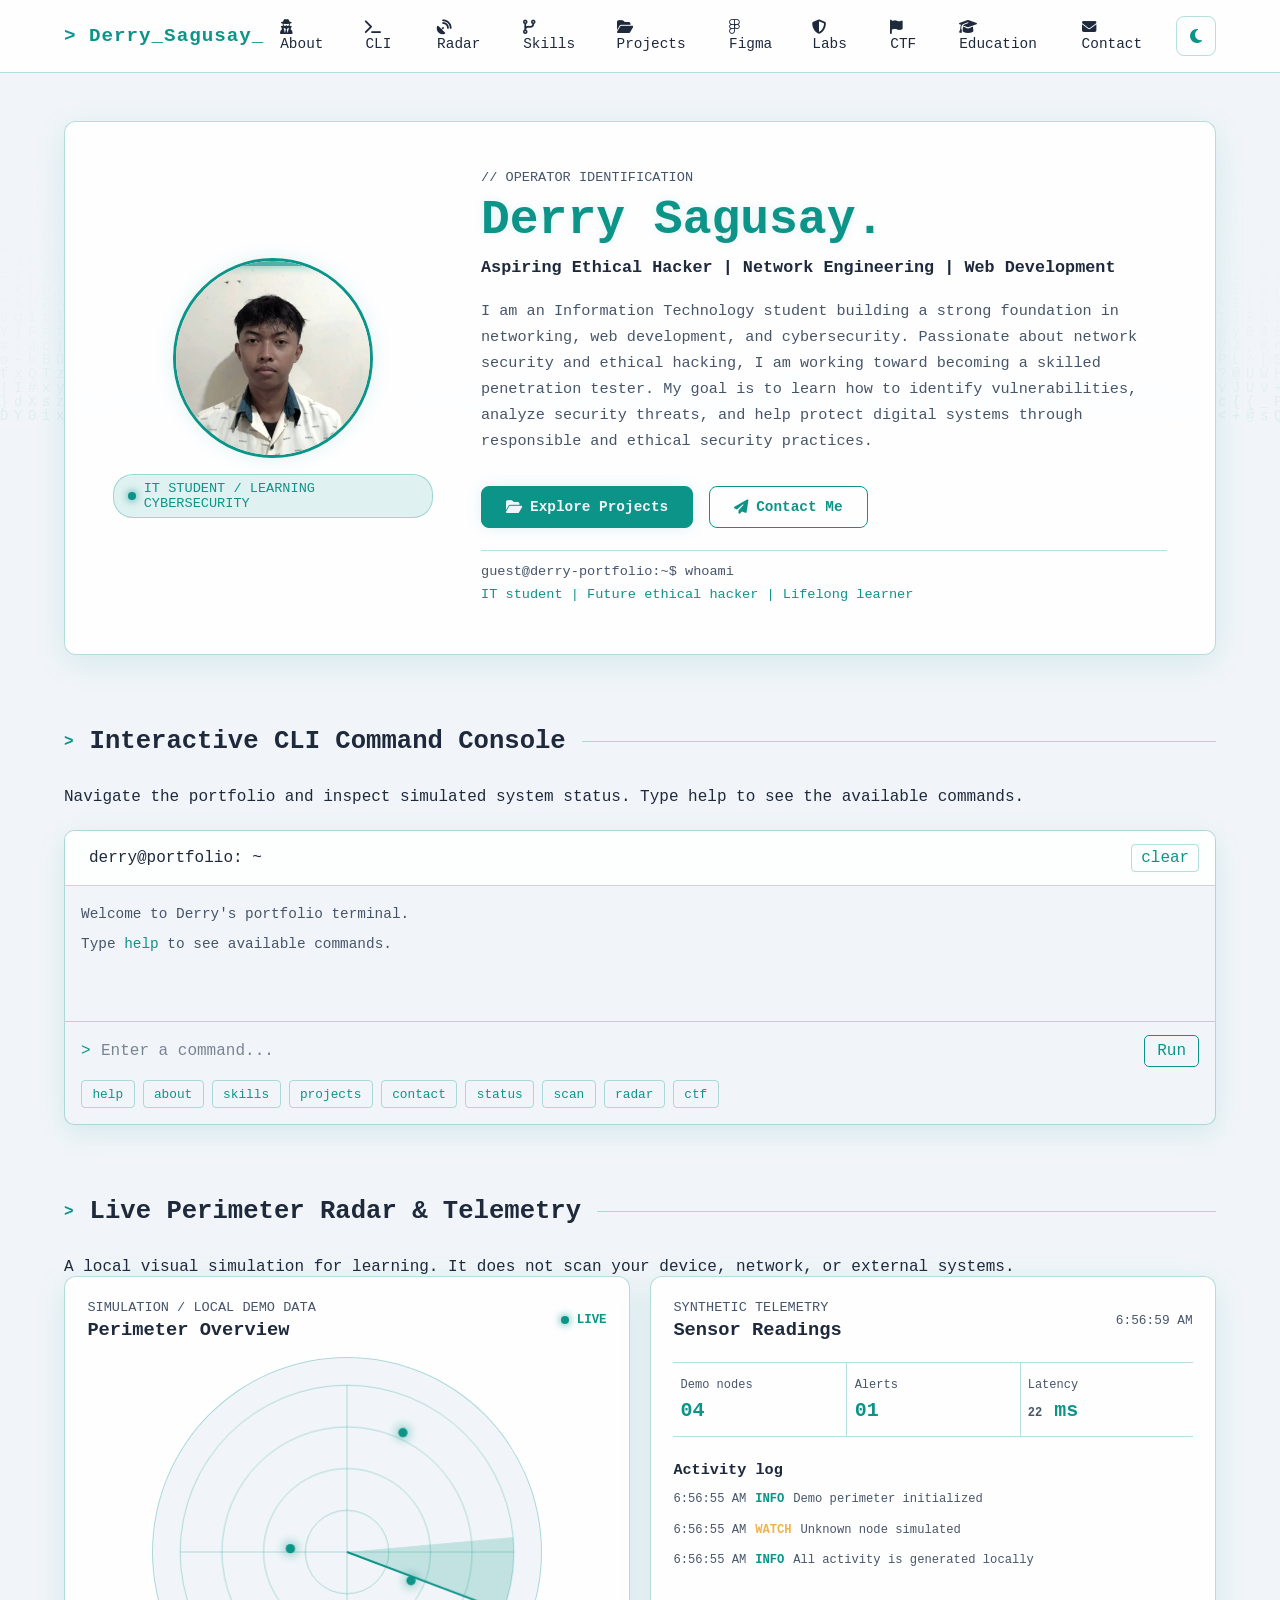
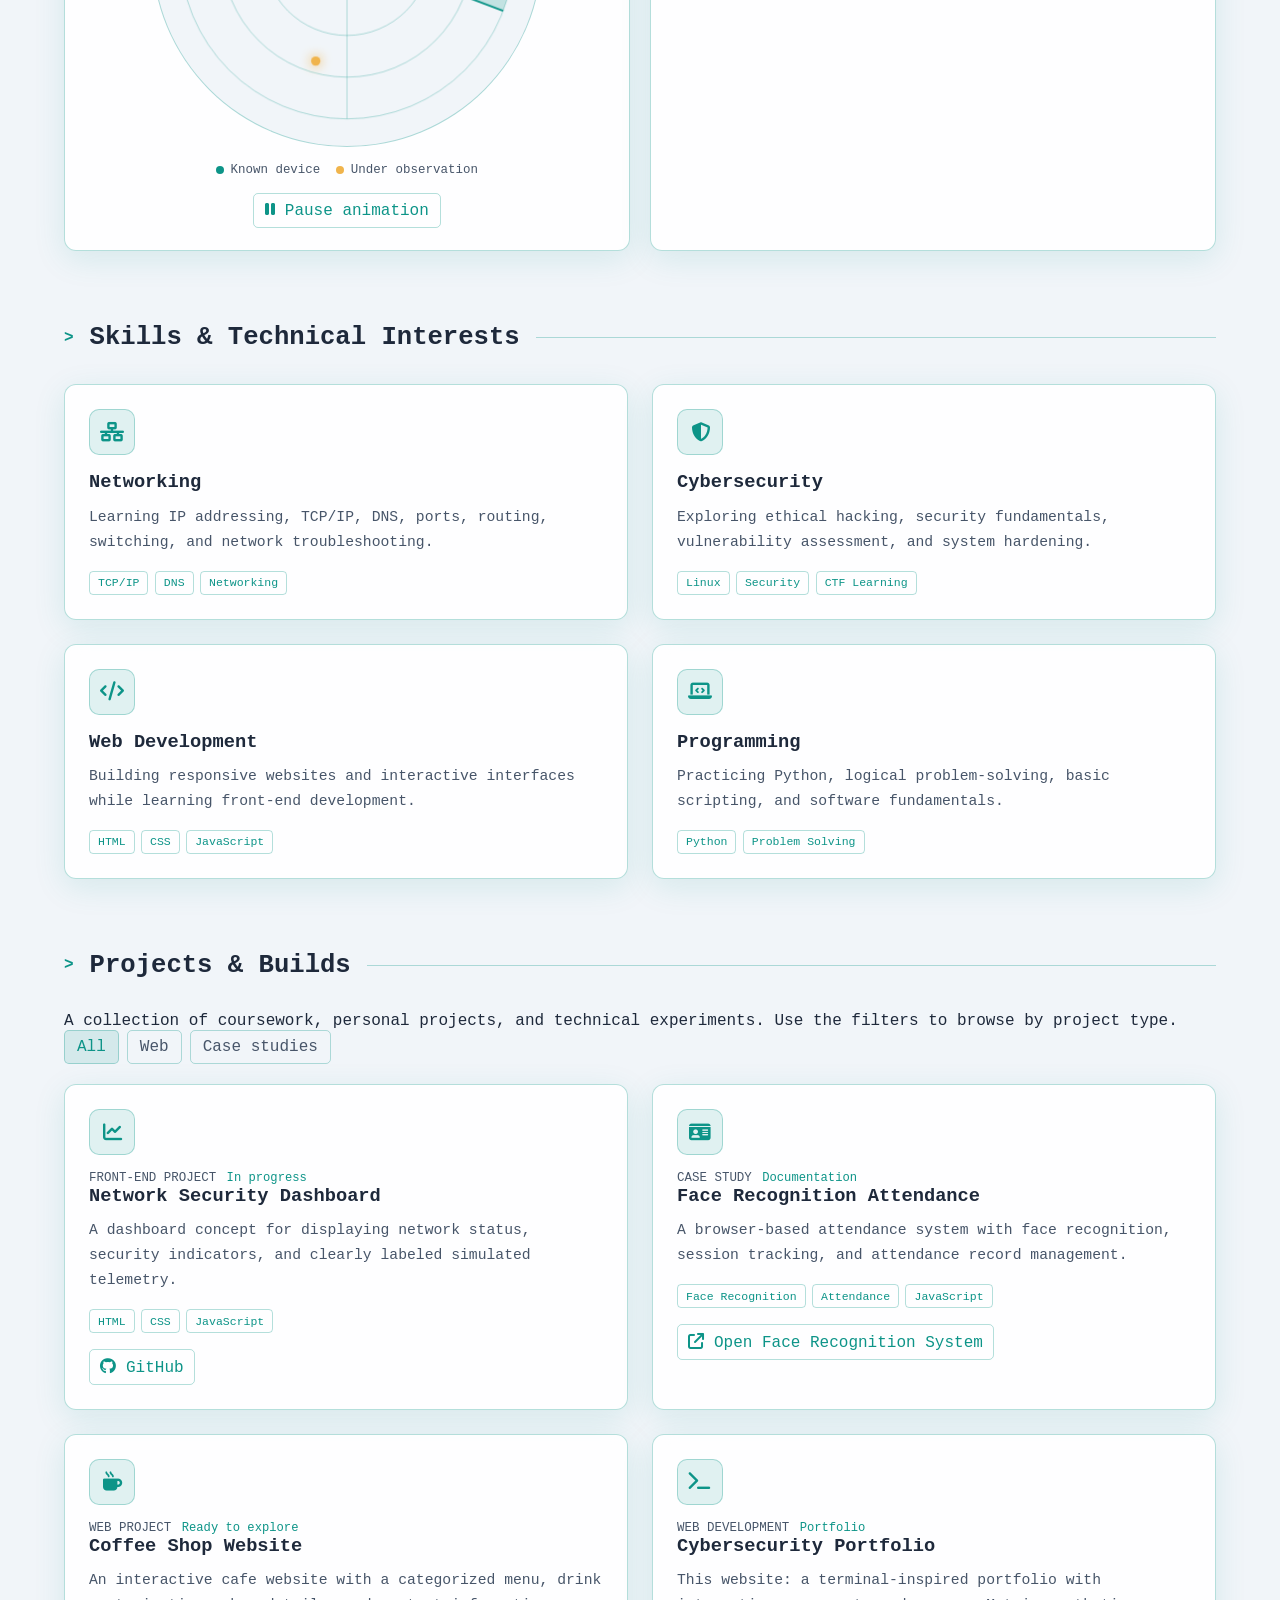
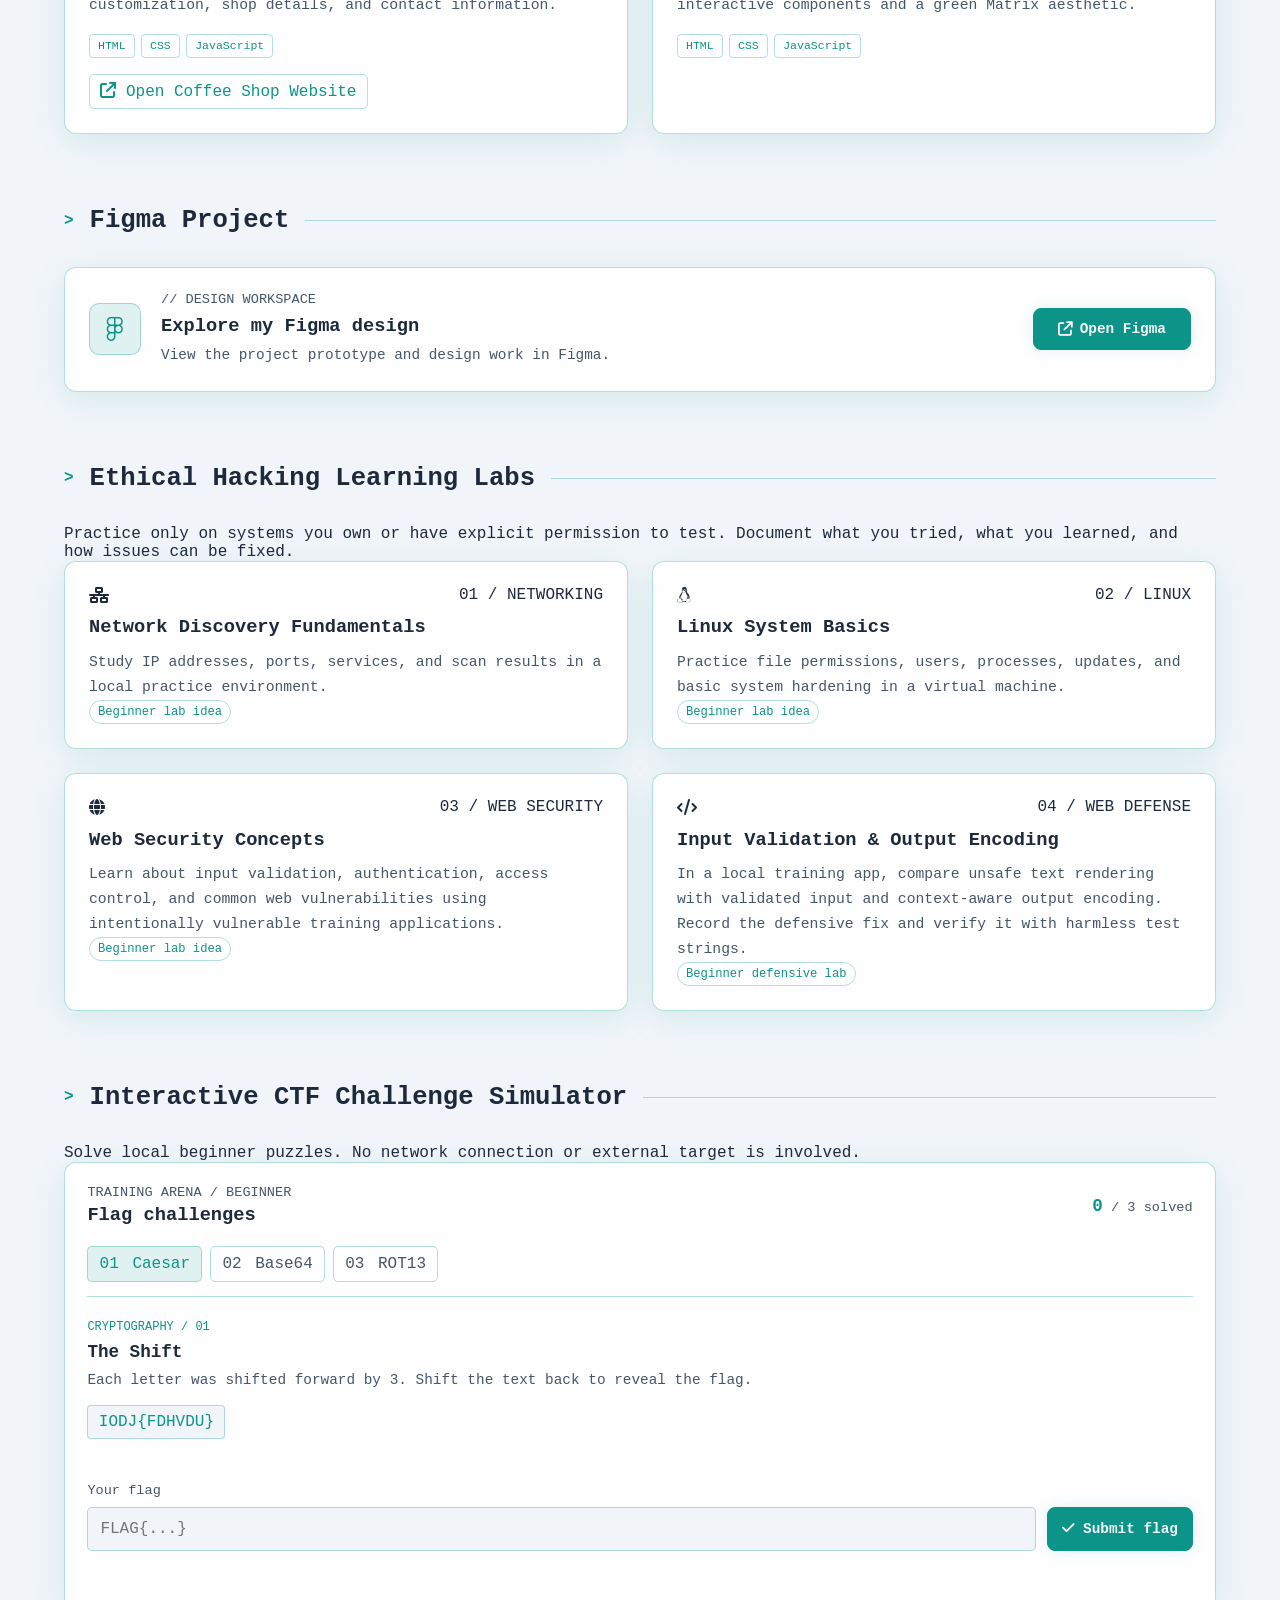
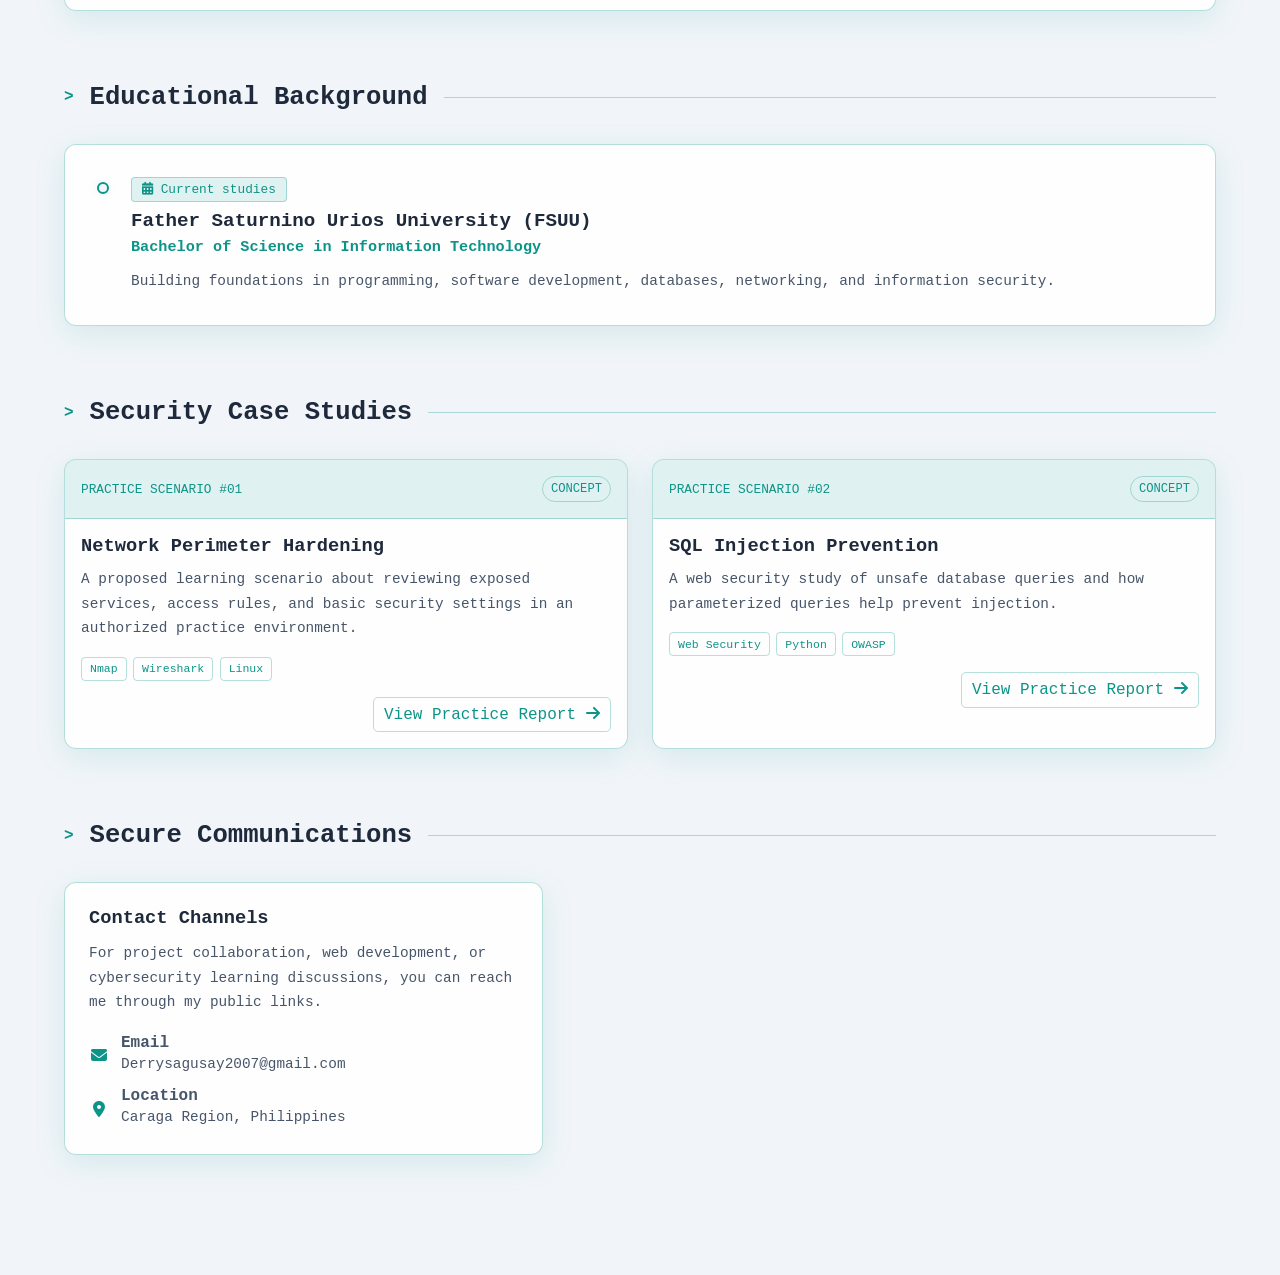
==== index.html @ 41d08d25 "Create index.html" ====
<!DOCTYPE html>
<html lang="en" data-theme="dark">
<head>
    <meta charset="UTF-8">
    <meta name="viewport" content="width=device-width, initial-scale=1.0">
    <meta name="description" content="Derry Sagusay — IT student learning ethical hacking, networking, cybersecurity, and web development.">
    <meta name="theme-color" content="#05050a">
    <meta property="og:type" content="website">
    <meta property="og:title" content="Derry Sagusay | Cybersecurity Portfolio">
    <meta property="og:description" content="Explore Derry's work and learning in cybersecurity, networking, and web development.">
    <meta name="twitter:card" content="summary">
    <title>Derry Sagusay | Cybersecurity Portfolio</title>

    <link rel="stylesheet" href="./main/style.css" />
    <link rel="stylesheet" href="https://cdnjs.cloudflare.com/ajax/libs/font-awesome/6.4.0/css/all.min.css">
</head>

<body>
    <canvas id="matrix-canvas" aria-hidden="true"></canvas>
    <div id="scroll-progress" class="scroll-progress" aria-hidden="true"></div>

    <!-- NAVIGATION -->
    <header class="navbar">
        <a class="nav-brand" href="#about">
            <span class="terminal-prompt">&gt;</span>
            Derry_Sagusay<span class="cursor-blink">_</span>
        </a>

        <nav class="nav-links" id="primary-navigation" aria-label="Main navigation">
            <a href="#about"><i class="fa-solid fa-user-secret"></i> About</a>
            <a href="#cli"><i class="fa-solid fa-terminal"></i> CLI</a>
            <a href="#radar"><i class="fa-solid fa-satellite-dish"></i> Radar</a>
            <a href="#skills"><i class="fa-solid fa-code-branch"></i> Skills</a>
            <a href="#projects"><i class="fa-solid fa-folder-open"></i> Projects</a>
            <a href="#figma"><i class="fa-brands fa-figma"></i> Figma</a>
            <a href="#labs"><i class="fa-solid fa-shield-halved"></i> Labs</a>
            <a href="#ctf"><i class="fa-solid fa-flag"></i> CTF</a>
            <a href="#education"><i class="fa-solid fa-graduation-cap"></i> Education</a>
            <a href="#contact"><i class="fa-solid fa-envelope"></i> Contact</a>
        </nav>

        <div class="nav-actions">
            <button id="mobile-menu-toggle" class="theme-btn mobile-menu-btn"
                    type="button" aria-label="Toggle navigation"
                    aria-expanded="false" aria-controls="primary-navigation">
                <i class="fa-solid fa-bars"></i>
            </button>

            <button id="theme-toggle" class="theme-btn" type="button"
                    aria-label="Toggle light and dark theme">
                <i class="fa-solid fa-sun light-icon"></i>
                <i class="fa-solid fa-moon dark-icon"></i>
            </button>
        </div>
    </header>

    <main class="main-content">

        <!-- HERO -->
        <section id="about" class="section-block">
            <div class="hero-container glass-panel">
                <div class="profile-box">
                    <div class="avatar-frame">
                        <img src="./images/oten.jpg" alt="Derry Sagusay's profile picture" id="profile-img">
                        <div class="scan-line"></div>
                    </div>

                    <div class="status-badge">
                        <span class="pulse-dot"></span>
                        IT STUDENT / LEARNING CYBERSECURITY
                    </div>
                </div>

                <div class="hero-intro">
                    <span class="sec-tag">// OPERATOR IDENTIFICATION</span>

                    <h1>Derry Sagusay<span class="hero-period">.</span></h1>

                    <p class="hero-subtitle">
                        Aspiring Ethical Hacker
                        <span>|</span> Network Engineering
                        <span>|</span> Web Development
                    </p>

                    <p class="hero-desc">
                       I am an Information Technology student building a strong foundation in networking,
                       web development, and cybersecurity. Passionate about network security and ethical hacking,
                       I am working toward becoming a skilled penetration tester. My goal is to learn how to identify vulnerabilities,
                       analyze security threats, and help protect digital systems through responsible and ethical security practices.
                    </p>

                    <div class="hero-buttons">
                        <a href="#projects" class="cyber-btn primary">
                            <i class="fa-solid fa-folder-open"></i>
                            Explore Projects
                        </a>

                        <a href="#contact" class="cyber-btn secondary">
                            <i class="fa-solid fa-paper-plane"></i>
                            Contact Me
                        </a>
                    </div>

                    <div class="hero-terminal-line">
                        <span>guest@derry-portfolio</span>:<span>~</span>$ whoami
                        <p>IT student | Future ethical hacker | Lifelong learner</p>
                    </div>
                </div>
            </div>
        </section>

        <!-- INTERACTIVE CLI -->
        <section id="cli" class="section-block">
            <div class="section-header">
                <span class="terminal-prompt">&gt;</span>
                <h2>Interactive CLI Command Console</h2>
                <div class="header-line"></div>
            </div>

            <p class="section-intro">
                Navigate the portfolio and inspect simulated system status.
                Type <code>help</code> to see the available commands.
            </p>

            <div class="terminal-window glass-panel">
                <div class="terminal-titlebar">
                    <span class="terminal-lights">
                        <i></i><i></i><i></i>
                    </span>
                    <span>derry@portfolio: ~</span>
                    <button id="terminal-clear" class="terminal-clear" type="button">
                        clear
                    </button>
                </div>

                <div id="terminal-output" class="terminal-output"
                     role="log" aria-live="polite">
                    <p>Welcome to Derry's portfolio terminal.</p>
                    <p>Type <code>help</code> to see available commands.</p>
                </div>

                <form id="terminal-form-cli" class="terminal-input-row"
                      autocomplete="off">
                    <label for="terminal-command">&gt;</label>
                    <input id="terminal-command" name="command"
                           placeholder="Enter a command..."
                           aria-label="Terminal command"
                           spellcheck="false">
                    <button type="submit" class="terminal-run">Run</button>
                </form>

                <div class="command-chips">
                    <button type="button" data-command="help">help</button>
                    <button type="button" data-command="about">about</button>
                    <button type="button" data-command="skills">skills</button>
                    <button type="button" data-command="projects">projects</button>
                    <button type="button" data-command="contact">contact</button>
                    <button type="button" data-command="status">status</button>
                    <button type="button" data-command="scan">scan</button>
                    <button type="button" data-command="radar">radar</button>
                    <button type="button" data-command="ctf">ctf</button>
                </div>
            </div>
        </section>

        <!-- SIMULATED PERIMETER RADAR -->
        <section id="radar" class="section-block">
            <div class="section-header">
                <span class="terminal-prompt">&gt;</span>
                <h2>Live Perimeter Radar & Telemetry</h2>
                <div class="header-line"></div>
            </div>

            <p class="section-intro">
                A local visual simulation for learning. It does not scan your device,
                network, or external systems.
            </p>

            <div class="radar-layout">
                <div class="radar-panel glass-panel">
                    <div class="radar-heading">
                        <div>
                            <span class="sec-tag">SIMULATION / LOCAL DEMO DATA</span>
                            <h3>Perimeter Overview</h3>
                        </div>
                        <span class="radar-live"><span class="pulse-dot"></span> LIVE</span>
                    </div>
                    <canvas id="radar-canvas" class="radar-canvas"
                            role="img" aria-label="Animated simulated perimeter radar with demo targets"></canvas>
                    <div class="radar-legend">
                        <span><i class="legend-dot stable"></i>Known device</span>
                        <span><i class="legend-dot watch"></i>Under observation</span>
                    </div>
                    <button id="radar-toggle" class="radar-toggle" type="button" aria-pressed="false">
                        <i class="fa-solid fa-pause"></i> Pause animation
                    </button>
                </div>

                <div class="telemetry-panel glass-panel">
                    <div class="telemetry-heading">
                        <div>
                            <span class="sec-tag">SYNTHETIC TELEMETRY</span>
                            <h3>Sensor Readings</h3>
                        </div>
                        <span id="telemetry-time" class="telemetry-time">--:--:--</span>
                    </div>
                    <div class="telemetry-stats">
                        <div class="telemetry-stat">
                            <span>Demo nodes</span>
                            <strong id="telemetry-nodes">04</strong>
                        </div>
                        <div class="telemetry-stat">
                            <span>Alerts</span>
                            <strong id="telemetry-alerts">01</strong>
                        </div>
                        <div class="telemetry-stat">
                            <span>Latency</span>
                            <strong><span id="telemetry-latency">18</span> ms</strong>
                        </div>
                    </div>
                    <h4 class="activity-title">Activity log</h4>
                    <ul id="telemetry-log" class="telemetry-log" aria-live="polite">
                        <li><time>--:--:--</time><span class="log-ok">INFO</span><span>Demo perimeter initialized</span></li>
                        <li><time>--:--:--</time><span class="log-watch">WATCH</span><span>Unknown node simulated</span></li>
                        <li><time>--:--:--</time><span class="log-ok">INFO</span><span>All activity is generated locally</span></li>
                    </ul>
                </div>
            </div>
        </section>

        <!-- SKILLS -->
        <section id="skills" class="section-block">
            <div class="section-header">
                <span class="terminal-prompt">&gt;</span>
                <h2>Skills & Technical Interests</h2>
                <div class="header-line"></div>
            </div>

            <div class="skills-grid">
                <article class="skill-card glass-panel">
                    <div class="skill-icon">
                        <i class="fa-solid fa-network-wired"></i>
                    </div>
                    <h3>Networking</h3>
                    <p>
                        Learning IP addressing, TCP/IP, DNS, ports, routing,
                        switching, and network troubleshooting.
                    </p>
                    <div class="tech-tags">
                        <span>TCP/IP</span>
                        <span>DNS</span>
                        <span>Networking</span>
                    </div>
                </article>

                <article class="skill-card glass-panel">
                    <div class="skill-icon">
                        <i class="fa-solid fa-shield-halved"></i>
                    </div>
                    <h3>Cybersecurity</h3>
                    <p>
                        Exploring ethical hacking, security fundamentals,
                        vulnerability assessment, and system hardening.
                    </p>
                    <div class="tech-tags">
                        <span>Linux</span>
                        <span>Security</span>
                        <span>CTF Learning</span>
                    </div>
                </article>

                <article class="skill-card glass-panel">
                    <div class="skill-icon">
                        <i class="fa-solid fa-code"></i>
                    </div>
                    <h3>Web Development</h3>
                    <p>
                        Building responsive websites and interactive
                        interfaces while learning front-end development.
                    </p>
                    <div class="tech-tags">
                        <span>HTML</span>
                        <span>CSS</span>
                        <span>JavaScript</span>
                    </div>
                </article>

                <article class="skill-card glass-panel">
                    <div class="skill-icon">
                        <i class="fa-solid fa-laptop-code"></i>
                    </div>
                    <h3>Programming</h3>
                    <p>
                        Practicing Python, logical problem-solving,
                        basic scripting, and software fundamentals.
                    </p>
                    <div class="tech-tags">
                        <span>Python</span>
                        <span>Problem Solving</span>
                    </div>
                </article>
            </div>
        </section>

        <!-- PROJECTS -->
        <section id="projects" class="section-block">
            <div class="section-header">
                <span class="terminal-prompt">&gt;</span>
                <h2>Projects & Builds</h2>
                <div class="header-line"></div>
            </div>

            <p class="section-intro">
                A collection of coursework, personal projects, and technical
                experiments. Use the filters to browse by project type.
            </p>

            <div class="project-filters" role="group" aria-label="Filter projects">
                <button type="button" class="project-filter active" data-filter="all" aria-pressed="true">All</button>
                <button type="button" class="project-filter" data-filter="web" aria-pressed="false">Web</button>
                <button type="button" class="project-filter" data-filter="study" aria-pressed="false">Case studies</button>
            </div>

            <div class="project-grid">
                <article class="project-card glass-panel" data-project-type="web">
                    <div class="project-icon">
                        <i class="fa-solid fa-chart-line"></i>
                    </div>
                    <div class="project-meta">
                        <span>FRONT-END PROJECT</span>
                        <span class="project-state">In progress</span>
                    </div>
                    <h3>Network Security Dashboard</h3>
                    <p>
                        A dashboard concept for displaying network status,
                        security indicators, and clearly labeled simulated telemetry.
                    </p>
                    <div class="tech-tags">
                        <span>HTML</span><span>CSS</span><span>JavaScript</span>
                    </div>
                    <div class="project-links">
                        <a href="https://github.com/derrysagusay2007-hub"
                           target="_blank" rel="noopener noreferrer">
                            <i class="fa-brands fa-github"></i> GitHub
                        </a>
                    </div>
                </article>

                <article class="project-card glass-panel" data-project-type="study">
                    <div class="project-icon">
                        <i class="fa-solid fa-id-card"></i>
                    </div>
                    <div class="project-meta">
                        <span>CASE STUDY</span>
                        <span class="project-state">Documentation</span>
                    </div>
                    <h3>Face Recognition Attendance</h3>
                    <p>
                        A browser-based attendance system with face recognition,
                        session tracking, and attendance record management.
                    </p>
                    <div class="tech-tags">
                        <span>Face Recognition</span>
                        <span>Attendance</span>
                        <span>JavaScript</span>
                    </div>
                    <div class="project-links">
                        <a href="./project/1index.html">
                            <i class="fa-solid fa-arrow-up-right-from-square"></i>
                            Open Face Recognition System
                        </a>
                    </div>
                </article>

                <article class="project-card glass-panel" data-project-type="web">
                    <div class="project-icon">
                        <i class="fa-solid fa-mug-hot"></i>
                    </div>
                    <div class="project-meta">
                        <span>WEB PROJECT</span>
                        <span class="project-state">Ready to explore</span>
                    </div>
                    <h3>Coffee Shop Website</h3>
                    <p>
                        An interactive cafe website with a categorized menu,
                        drink customization, shop details, and contact information.
                    </p>
                    <div class="tech-tags">
                        <span>HTML</span><span>CSS</span><span>JavaScript</span>
                    </div>
                    <div class="project-links">
                        <a href="./projects/bean-brew/2index.html">
                            <i class="fa-solid fa-arrow-up-right-from-square"></i>
                            Open Coffee Shop Website
                        </a>
                    </div>
                </article>

                <article class="project-card glass-panel" data-project-type="web">
                    <div class="project-icon">
                        <i class="fa-solid fa-terminal"></i>
                    </div>
                    <div class="project-meta">
                        <span>WEB DEVELOPMENT</span>
                        <span class="project-state">Portfolio</span>
                    </div>
                    <h3>Cybersecurity Portfolio</h3>
                    <p>
                        This website: a terminal-inspired portfolio with
                        interactive components and a green Matrix aesthetic.
                    </p>
                    <div class="tech-tags">
                        <span>HTML</span><span>CSS</span><span>JavaScript</span>
                    </div>
                </article>
            </div>
        </section>

        <!-- FIGMA PROJECT -->
        <section id="figma" class="section-block">
            <div class="section-header">
                <span class="terminal-prompt">&gt;</span>
                <h2>Figma Project</h2>
                <div class="header-line"></div>
            </div>

            <div class="figma-panel glass-panel">
                <div class="figma-mark" aria-hidden="true">
                    <i class="fa-brands fa-figma"></i>
                </div>
                <div>
                    <span class="sec-tag">// DESIGN WORKSPACE</span>
                    <h3>Explore my Figma design</h3>
                    <p>View the project prototype and design work in Figma.</p>
                </div>
                <a class="cyber-btn primary" href="https://www.figma.com/" target="_blank" rel="noopener noreferrer">
                    <i class="fa-solid fa-arrow-up-right-from-square"></i>
                    Open Figma
                </a>
            </div>
        </section>

        <!-- ETHICAL HACKING LABS -->
        <section id="labs" class="section-block">
            <div class="section-header">
                <span class="terminal-prompt">&gt;</span>
                <h2>Ethical Hacking Learning Labs</h2>
                <div class="header-line"></div>
            </div>

            <p class="section-intro">
                Practice only on systems you own or have explicit permission to test.
                Document what you tried, what you learned, and how issues can be fixed.
            </p>

            <div class="labs-grid">
                <article class="lab-card glass-panel">
                    <div class="lab-heading">
                        <i class="fa-solid fa-network-wired"></i>
                        <span>01 / NETWORKING</span>
                    </div>
                    <h3>Network Discovery Fundamentals</h3>
                    <p>
                        Study IP addresses, ports, services, and scan results
                        in a local practice environment.
                    </p>
                    <span class="lab-status">Beginner lab idea</span>
                </article>

                <article class="lab-card glass-panel">
                    <div class="lab-heading">
                        <i class="fa-brands fa-linux"></i>
                        <span>02 / LINUX</span>
                    </div>
                    <h3>Linux System Basics</h3>
                    <p>
                        Practice file permissions, users, processes,
                        updates, and basic system hardening in a virtual machine.
                    </p>
                    <span class="lab-status">Beginner lab idea</span>
                </article>

                <article class="lab-card glass-panel">
                    <div class="lab-heading">
                        <i class="fa-solid fa-globe"></i>
                        <span>03 / WEB SECURITY</span>
                    </div>
                    <h3>Web Security Concepts</h3>
                    <p>
                        Learn about input validation, authentication,
                        access control, and common web vulnerabilities using
                        intentionally vulnerable training applications.
                    </p>
                    <span class="lab-status">Beginner lab idea</span>
                </article>

                <article class="lab-card glass-panel">
                    <div class="lab-heading">
                        <i class="fa-solid fa-code"></i>
                        <span>04 / WEB DEFENSE</span>
                    </div>
                    <h3>Input Validation & Output Encoding</h3>
                    <p>
                        In a local training app, compare unsafe text rendering with
                        validated input and context-aware output encoding. Record
                        the defensive fix and verify it with harmless test strings.
                    </p>
                    <span class="lab-status">Beginner defensive lab</span>
                </article>
            </div>
        </section>

        <!-- INTERACTIVE CTF SIMULATOR -->
        <section id="ctf" class="section-block">
            <div class="section-header">
                <span class="terminal-prompt">&gt;</span>
                <h2>Interactive CTF Challenge Simulator</h2>
                <div class="header-line"></div>
            </div>

            <p class="section-intro">
                Solve local beginner puzzles. No network connection or external target is involved.
            </p>

            <div class="ctf-panel glass-panel">
                <div class="ctf-heading">
                    <div>
                        <span class="sec-tag">TRAINING ARENA / BEGINNER</span>
                        <h3>Flag challenges</h3>
                    </div>
                    <span class="ctf-score"><strong id="ctf-score">0</strong> / 3 solved</span>
                </div>

                <div class="ctf-challenge-tabs" role="group" aria-label="Choose a CTF challenge">
                    <button type="button" class="ctf-tab active" data-challenge="0" aria-pressed="true">01 <span>Caesar</span></button>
                    <button type="button" class="ctf-tab" data-challenge="1" aria-pressed="false">02 <span>Base64</span></button>
                    <button type="button" class="ctf-tab" data-challenge="2" aria-pressed="false">03 <span>ROT13</span></button>
                </div>

                <div class="ctf-prompt">
                    <span id="ctf-category" class="ctf-category">CRYPTOGRAPHY / 01</span>
                    <h4 id="ctf-title">The Shift</h4>
                    <p id="ctf-description">Each letter was shifted forward by 3. Shift the text back to reveal the flag.</p>
                    <code id="ctf-clue">IODJ{FDHVDU}</code>
                </div>

                <form id="ctf-form" class="ctf-answer-form" autocomplete="off">
                    <label for="ctf-answer">Your flag</label>
                    <div class="ctf-answer-row">
                        <input id="ctf-answer" name="answer" type="text" required
                               maxlength="80" placeholder="FLAG{...}" spellcheck="false">
                        <button class="cyber-btn primary" type="submit">
                            <i class="fa-solid fa-check"></i> Submit flag
                        </button>
                    </div>
                </form>
                <p id="ctf-feedback" class="ctf-feedback" role="status" aria-live="polite"></p>
            </div>
        </section>

        <!-- EDUCATION -->
        <section id="education" class="section-block">
            <div class="section-header">
                <span class="terminal-prompt">&gt;</span>
                <h2>Educational Background</h2>
                <div class="header-line"></div>
            </div>

            <div class="timeline glass-panel">
                <div class="timeline-item">
                    <div class="timeline-marker"></div>
                    <div class="timeline-content">
                        <span class="timeline-date">
                            <i class="fa-solid fa-calendar-days"></i>
                            Current studies
                        </span>
                        <h3>Father Saturnino Urios University (FSUU)</h3>
                        <p class="degree-title">
                            Bachelor of Science in Information Technology
                        </p>
                        <p class="timeline-desc">
                            Building foundations in programming, software
                            development, databases, networking, and information security.
                        </p>
                    </div>
                </div>
            </div>
        </section>

        <!-- SECURITY CASE STUDIES -->
        <section id="case-studies" class="section-block">
            <div class="section-header">
                <span class="terminal-prompt">&gt;</span>
                <h2>Security Case Studies</h2>
                <div class="header-line"></div>
            </div>

            <div class="case-grid">
                <article class="case-card glass-panel">
                    <div class="case-banner">
                        <span class="case-id">PRACTICE SCENARIO #01</span>
                        <span class="case-status practice">CONCEPT</span>
                    </div>
                    <div class="case-body">
                        <h3>Network Perimeter Hardening</h3>
                        <p class="case-snippet">
                            A proposed learning scenario about reviewing exposed
                            services, access rules, and basic security settings
                            in an authorized practice environment.
                        </p>
                        <div class="tech-tags">
                            <span>Nmap</span>
                            <span>Wireshark</span>
                            <span>Linux</span>
                        </div>
                    </div>
                    <div class="case-footer">
                        <button class="expand-case-btn" type="button" data-case="1">
                            <span>View Practice Report</span>
                            <i class="fa-solid fa-arrow-right"></i>
                        </button>
                    </div>
                </article>

                <article class="case-card glass-panel">
                    <div class="case-banner">
                        <span class="case-id">PRACTICE SCENARIO #02</span>
                        <span class="case-status practice">CONCEPT</span>
                    </div>
                    <div class="case-body">
                        <h3>SQL Injection Prevention</h3>
                        <p class="case-snippet">
                            A web security study of unsafe database queries
                            and how parameterized queries help prevent injection.
                        </p>
                        <div class="tech-tags">
                            <span>Web Security</span>
                            <span>Python</span>
                            <span>OWASP</span>
                        </div>
                    </div>
                    <div class="case-footer">
                        <button class="expand-case-btn" type="button" data-case="2">
                            <span>View Practice Report</span>
                            <i class="fa-solid fa-arrow-right"></i>
                        </button>
                    </div>
                </article>
            </div>
        </section>

        <!-- CONTACT -->
        <section id="contact" class="section-block">
            <div class="section-header">
                <span class="terminal-prompt">&gt;</span>
                <h2>Secure Communications</h2>
                <div class="header-line"></div>
            </div>

            <div class="contact-grid">
                <div class="contact-info glass-panel">
                    <h3>Contact Channels</h3>
                    <p>
                        For project collaboration, web development, or cybersecurity
                        learning discussions, you can reach me through my public links.
                    </p>

                    <div class="contact-methods">
                        <div class="method-item">
                            <i class="fa-solid fa-envelope"></i>
                            <div>
                                <strong>Email</strong>
                                <p>Derrysagusay2007@gmail.com</p>
                            </div>
                        </div>

                        <div class="method-item">
                            <i class="fa-solid fa-location-dot"></i>
                            <div>
                                <strong>Location</strong>
                                <p>Caraga Region, Philippines</p>
                            </div>
                        </div>
                    </div>
                </div>
            </div>
        </section>
    </main>

    <!-- JAVASCRIPT LINK -->
    <script src="./main/script.js"></script>
</body>
</html>
---- main/style.css ----
/* =========================
   MATRIX CYBERSECURITY THEME
========================= */

:root {
    --bg-color: #05050a;
    --panel-bg: rgba(10, 15, 30, 0.75);
    --panel-border: rgba(0, 255, 128, 0.25);
    --text-primary: #00ff80;
    --text-secondary: #a0aec0;
    --text-main: #e2e8f0;
    --accent-glow: rgba(0, 255, 128, 0.15);
    --card-hover: rgba(0, 255, 128, 0.05);
    --font-mono: "Courier New", Courier, monospace;
    --transition-speed: 0.3s;
}

[data-theme="light"] {
    --bg-color: #f1f5f9;
    --panel-bg: rgba(255, 255, 255, 0.88);
    --panel-border: rgba(13, 148, 136, 0.3);
    --text-primary: #0d9488;
    --text-secondary: #475569;
    --text-main: #1e293b;
    --accent-glow: rgba(13, 148, 136, 0.12);
    --card-hover: rgba(13, 148, 136, 0.04);
}

/* =========================
   GLOBAL STYLES
========================= */

* {
    margin: 0;
    padding: 0;
    box-sizing: border-box;
    font-family: var(--font-mono);
}

html {
    scroll-behavior: smooth;
    scroll-padding-top: 100px;
}

body {
    min-height: 100vh;
    overflow-x: hidden;
    position: relative;
    background: var(--bg-color);
    color: var(--text-main);
    transition:
        background-color var(--transition-speed),
        color var(--transition-speed);
}

a {
    color: var(--text-primary);
    transition: color var(--transition-speed);
}

button,
input,
textarea {
    font: inherit;
}

button {
    cursor: pointer;
}

img {
    max-width: 100%;
    display: block;
}

::selection {
    color: var(--bg-color);
    background: var(--text-primary);
}

:focus-visible {
    outline: 2px solid var(--text-primary);
    outline-offset: 3px;
}

#matrix-canvas {
    position: fixed;
    inset: 0;
    width: 100%;
    height: 100%;
    z-index: -1;
    opacity: 0.18;
    pointer-events: none;
}

.scroll-progress {
    position: fixed;
    top: 0;
    left: 0;
    z-index: 1100;
    width: 100%;
    height: 3px;
    background: var(--text-primary);
    box-shadow: 0 0 10px var(--text-primary);
    transform: scaleX(0);
    transform-origin: left;
    pointer-events: none;
}

[data-theme="light"] #matrix-canvas {
    opacity: 0.08;
}

.glass-panel {
    background: var(--panel-bg);
    border: 1px solid var(--panel-border);
    border-radius: 12px;
    backdrop-filter: blur(12px);
    -webkit-backdrop-filter: blur(12px);
    box-shadow: 0 8px 32px var(--accent-glow);
}

/* =========================
   NAVIGATION
========================= */

.navbar {
    position: sticky;
    top: 0;
    z-index: 100;
    display: flex;
    align-items: center;
    justify-content: space-between;
    gap: 1rem;
    padding: 1rem 5%;
    background: var(--panel-bg);
    border-bottom: 1px solid var(--panel-border);
    backdrop-filter: blur(12px);
    -webkit-backdrop-filter: blur(12px);
}

.nav-brand {
    color: var(--text-primary);
    font-size: 1.2rem;
    font-weight: bold;
    letter-spacing: 1px;
    text-decoration: none;
    white-space: nowrap;
}

.terminal-prompt {
    color: var(--text-primary);
    font-weight: bold;
}

.cursor-blink {
    animation: blink 1s infinite;
}

@keyframes blink {
    0%, 50% {
        opacity: 1;
    }

    51%, 100% {
        opacity: 0;
    }
}

.nav-links {
    display: flex;
    align-items: center;
    gap: 1.5rem;
}

.nav-links a {
    color: var(--text-main);
    text-decoration: none;
    font-size: 0.9rem;
}

.nav-links a:hover,
.nav-links a.active {
    color: var(--text-primary);
    text-shadow: 0 0 8px var(--text-primary);
}

.nav-actions {
    display: flex;
    align-items: center;
    gap: 0.7rem;
}

.theme-btn,
.mobile-menu-btn {
    display: inline-flex;
    align-items: center;
    justify-content: center;
    width: 40px;
    height: 40px;
    border: 1px solid var(--panel-border);
    border-radius: 8px;
    color: var(--text-primary);
    background: transparent;
    transition: all var(--transition-speed);
}

.theme-btn:hover,
.mobile-menu-btn:hover {
    background: var(--accent-glow);
    box-shadow: 0 0 10px var(--text-primary);
}

.mobile-menu-btn {
    display: none;
}

[data-theme="dark"] .light-icon {
    display: block;
}

[data-theme="dark"] .dark-icon {
    display: none;
}

[data-theme="light"] .light-icon {
    display: none;
}

[data-theme="light"] .dark-icon {
    display: block;
}

/* =========================
   MAIN LAYOUT
========================= */

.main-content {
    width: 100%;
    max-width: 1200px;
    margin: 0 auto;
    padding: 3rem 1.5rem;
}

.section-block {
    margin-bottom: 4.5rem;
    scroll-margin-top: 100px;
}

.section-header {
    display: flex;
    align-items: center;
    gap: 1rem;
    margin-bottom: 2rem;
}

.section-header h2 {
    color: var(--text-main);
    font-size: 1.6rem;
}

.header-line {
    flex: 1;
    height: 1px;
    background: var(--panel-border);
}

/* =========================
   HERO SECTION
========================= */

.hero-container {
    display: grid;
    grid-template-columns: 320px minmax(0, 1fr);
    align-items: center;
    gap: 3rem;
    padding: 3rem;
}

.profile-box {
    display: flex;
    flex-direction: column;
    align-items: center;
    gap: 1rem;
}

.avatar-frame {
    position: relative;
    width: 200px;
    height: 200px;
    overflow: hidden;
    border: 3px solid var(--text-primary);
    border-radius: 50%;
    box-shadow: 0 0 20px var(--accent-glow);
}

.avatar-frame img {
    width: 100%;
    height: 100%;
    object-fit: cover;
    filter: grayscale(20%) contrast(110%);
    transition: filter var(--transition-speed);
}

.avatar-frame:hover img {
    filter: grayscale(0%);
}

.scan-line {
    position: absolute;
    top: 0;
    left: 0;
    width: 100%;
    height: 5px;
    background: var(--text-primary);
    box-shadow: 0 0 10px var(--text-primary);
    opacity: 0.7;
    animation: scanAnimation 3s linear infinite;
}

@keyframes scanAnimation {
    0% {
        top: 0;
    }

    50% {
        top: 100%;
    }

    100% {
        top: 0;
    }
}

.status-badge {
    display: flex;
    align-items: center;
    gap: 8px;
    padding: 6px 14px;
    border: 1px solid var(--panel-border);
    border-radius: 20px;
    color: var(--text-primary);
    background: var(--accent-glow);
    font-size: 0.85rem;
}

.pulse-dot {
    width: 8px;
    height: 8px;
    border-radius: 50%;
    background: var(--text-primary);
    box-shadow: 0 0 8px var(--text-primary);
    animation: pulse 1.5s infinite;
}

@keyframes pulse {
    0%, 100% {
        transform: scale(0.95);
        opacity: 0.8;
    }

    50% {
        transform: scale(1.3);
        opacity: 1;
        box-shadow: 0 0 15px var(--text-primary);
    }
}

.sec-tag {
    display: block;
    margin-bottom: 0.5rem;
    color: var(--text-secondary);
    font-size: 0.85rem;
}

.hero-intro h1 {
    margin-bottom: 0.5rem;
    color: var(--text-primary);
    font-size: clamp(2rem, 5vw, 3rem);
    text-shadow: 0 0 10px var(--accent-glow);
}

.hero-subtitle {
    margin-bottom: 1.2rem;
    color: var(--text-main);
    font-size: 1.05rem;
    font-weight: bold;
    line-height: 1.5;
}

.hero-desc {
    margin-bottom: 2rem;
    color: var(--text-secondary);
    font-size: 0.95rem;
    line-height: 1.7;
}

.hero-buttons {
    display: flex;
    flex-wrap: wrap;
    gap: 1rem;
}

.hero-terminal-line {
    margin-top: 1.35rem;
    padding-top: 0.8rem;
    border-top: 1px solid var(--panel-border);
    color: var(--text-secondary);
    font-size: 0.85rem;
}

.hero-terminal-line p {
    margin-top: 0.35rem;
    color: var(--text-primary);
    line-height: 1.6;
}

.cyber-btn {
    display: inline-flex;
    align-items: center;
    justify-content: center;
    gap: 8px;
    padding: 0.75rem 1.5rem;
    border: 1px solid var(--text-primary);
    border-radius: 8px;
    font-size: 0.9rem;
    font-weight: bold;
    text-decoration: none;
    transition: all var(--transition-speed);
}

.cyber-btn.primary {
    color: var(--bg-color);
    background: var(--text-primary);
    box-shadow: 0 0 15px var(--accent-glow);
}

.cyber-btn.primary:hover {
    transform: translateY(-2px);
    box-shadow: 0 0 25px var(--text-primary);
}

.cyber-btn.secondary {
    color: var(--text-primary);
    background: transparent;
}

.cyber-btn.secondary:hover {
    transform: translateY(-2px);
    background: var(--accent-glow);
}

/* =========================
   TERMINAL
========================= */

.terminal-window {
    overflow: hidden;
    margin-top: 1.5rem;
    border: 1px solid var(--panel-border);
    border-radius: 10px;
    background: var(--bg-color);
    box-shadow: 0 8px 28px var(--accent-glow);
}

.terminal-titlebar {
    display: flex;
    align-items: center;
    gap: 0.5rem;
    padding: 0.8rem 1rem;
    border-bottom: 1px solid var(--panel-border);
    background: var(--panel-bg);
}

.terminal-dot {
    width: 10px;
    height: 10px;
    border-radius: 50%;
}

.terminal-dot.red {
    background: #ff5f57;
}

.terminal-dot.yellow {
    background: #febc2e;
}

.terminal-dot.green {
    background: #28c840;
}

.terminal-clear {
    margin-left: auto;
    padding: 0.25rem 0.55rem;
    border: 1px solid var(--panel-border);
    border-radius: 4px;
    color: var(--text-primary);
    background: transparent;
}

.terminal-output {
    min-height: 135px;
    max-height: 300px;
    overflow-y: auto;
    padding: 1rem;
    color: var(--text-secondary);
    font-size: 0.9rem;
    line-height: 1.7;
    overflow-wrap: anywhere;
}

.terminal-output p {
    margin-bottom: 0.35rem;
}

.terminal-output code {
    color: var(--text-primary);
}

.terminal-input-row {
    display: flex;
    align-items: center;
    gap: 0.65rem;
    padding: 0.8rem 1rem;
    border-top: 1px solid var(--panel-border);
}

.terminal-input-row label {
    color: var(--text-primary);
}

.terminal-input-row input {
    flex: 1;
    min-width: 0;
    border: 0;
    outline: 0;
    color: var(--text-main);
    background: transparent;
}

.terminal-input-row input::placeholder {
    color: var(--text-secondary);
    opacity: 0.7;
}

.terminal-run {
    padding: 0.4rem 0.75rem;
    border: 1px solid var(--text-primary);
    border-radius: 5px;
    color: var(--text-primary);
    background: transparent;
}

.terminal-run:hover,
.terminal-clear:hover,
.command-chips button:hover {
    background: var(--accent-glow);
}

.command-chips {
    display: flex;
    flex-wrap: wrap;
    gap: 0.5rem;
    padding: 0 1rem 1rem;
}

.command-chips button {
    padding: 0.35rem 0.65rem;
    border: 1px solid var(--panel-border);
    border-radius: 4px;
    color: var(--text-primary);
    background: transparent;
    font-size: 0.8rem;
}

/* =========================
   RADAR AND TELEMETRY
========================= */

.radar-layout {
    display: grid;
    grid-template-columns: minmax(0, 1fr) minmax(0, 1fr);
    gap: 1.25rem;
}

.radar-panel,
.telemetry-panel,
.ctf-panel {
    min-width: 0;
    padding: 1.4rem;
}

.radar-heading,
.telemetry-heading,
.ctf-heading {
    display: flex;
    align-items: center;
    justify-content: space-between;
    gap: 1rem;
}

.radar-heading h3,
.telemetry-heading h3,
.ctf-heading h3 {
    color: var(--text-main);
}

.radar-heading .sec-tag,
.telemetry-heading .sec-tag,
.ctf-heading .sec-tag {
    margin-bottom: 0.25rem;
}

.radar-live {
    display: inline-flex;
    align-items: center;
    gap: 0.5rem;
    color: var(--text-primary);
    font-size: 0.78rem;
    font-weight: bold;
}

.radar-canvas {
    display: block;
    width: min(100%, 390px);
    height: auto;
    aspect-ratio: 1;
    margin: 1rem auto 0;
    border: 1px solid var(--panel-border);
    border-radius: 50%;
    background: var(--bg-color);
}

.radar-legend {
    display: flex;
    flex-wrap: wrap;
    justify-content: center;
    gap: 1rem;
    margin: 1rem 0;
    color: var(--text-secondary);
    font-size: 0.78rem;
}

.radar-legend span {
    display: inline-flex;
    align-items: center;
    gap: 0.4rem;
}

.legend-dot {
    width: 8px;
    height: 8px;
    border-radius: 50%;
    background: var(--text-primary);
}

.legend-dot.watch {
    background: #f0b44c;
}

.radar-toggle {
    display: block;
    margin: 0 auto;
    padding: 0.45rem 0.7rem;
    border: 1px solid var(--panel-border);
    border-radius: 5px;
    color: var(--text-primary);
    background: transparent;
}

.radar-toggle:hover {
    background: var(--accent-glow);
}

.telemetry-time {
    color: var(--text-secondary);
    font-size: 0.8rem;
    font-variant-numeric: tabular-nums;
}

.telemetry-stats {
    display: grid;
    grid-template-columns: repeat(3, minmax(0, 1fr));
    margin: 1.35rem 0 1.5rem;
    border-block: 1px solid var(--panel-border);
}

.telemetry-stat {
    display: grid;
    gap: 0.45rem;
    min-width: 0;
    padding: 0.9rem 0.45rem;
}

.telemetry-stat + .telemetry-stat {
    border-left: 1px solid var(--panel-border);
}

.telemetry-stat span {
    color: var(--text-secondary);
    font-size: 0.75rem;
}

.telemetry-stat strong {
    color: var(--text-primary);
    font-size: 1.25rem;
    font-variant-numeric: tabular-nums;
}

.activity-title {
    margin-bottom: 0.7rem;
    color: var(--text-main);
    font-size: 0.95rem;
}

.telemetry-log {
    display: grid;
    gap: 0.75rem;
    padding: 0;
    list-style: none;
}

.telemetry-log li {
    display: grid;
    grid-template-columns: auto auto minmax(0, 1fr);
    align-items: start;
    gap: 0.55rem;
    color: var(--text-secondary);
    font-size: 0.76rem;
    line-height: 1.5;
}

.telemetry-log time {
    color: var(--text-secondary);
    font-variant-numeric: tabular-nums;
}

.log-ok,
.log-watch {
    color: var(--text-primary);
    font-weight: bold;
}

.log-watch {
    color: #f0b44c;
}

/* =========================
   CTF SIMULATOR
========================= */

.ctf-score {
    color: var(--text-secondary);
    font-size: 0.85rem;
}

.ctf-score strong {
    color: var(--text-primary);
    font-size: 1.1rem;
}

.ctf-challenge-tabs {
    display: flex;
    gap: 0.5rem;
    margin: 1.25rem 0;
    padding-bottom: 0.85rem;
    border-bottom: 1px solid var(--panel-border);
}

.ctf-tab {
    padding: 0.5rem 0.7rem;
    border: 1px solid var(--panel-border);
    border-radius: 5px;
    color: var(--text-secondary);
    background: transparent;
}

.ctf-tab span {
    margin-left: 0.25rem;
}

.ctf-tab:hover,
.ctf-tab.active {
    color: var(--text-primary);
    background: var(--accent-glow);
}

.ctf-tab.solved::after {
    margin-left: 0.35rem;
    color: var(--text-primary);
    content: "✓";
}

.ctf-prompt {
    min-height: 150px;
}

.ctf-category {
    color: var(--text-primary);
    font-size: 0.75rem;
}

.ctf-prompt h4 {
    margin: 0.45rem 0;
    color: var(--text-main);
    font-size: 1.1rem;
}

.ctf-prompt p {
    color: var(--text-secondary);
    font-size: 0.9rem;
    line-height: 1.65;
}

.ctf-prompt code {
    display: inline-block;
    margin-top: 0.75rem;
    padding: 0.45rem 0.65rem;
    border: 1px solid var(--panel-border);
    border-radius: 4px;
    color: var(--text-primary);
    background: var(--bg-color);
    overflow-wrap: anywhere;
}

.ctf-answer-form {
    display: grid;
    gap: 0.55rem;
    margin-top: 1rem;
}

.ctf-answer-form label {
    color: var(--text-secondary);
    font-size: 0.85rem;
}

.ctf-answer-row {
    display: flex;
    gap: 0.7rem;
}

.ctf-answer-row input {
    flex: 1;
    min-width: 0;
    padding: 0.75rem;
    border: 1px solid var(--panel-border);
    border-radius: 5px;
    color: var(--text-main);
    background: var(--bg-color);
}

.ctf-answer-row .cyber-btn {
    padding: 0.65rem 0.85rem;
}

.ctf-feedback {
    min-height: 1.5rem;
    margin-top: 0.8rem;
    color: var(--text-secondary);
    font-size: 0.85rem;
}

.ctf-feedback.correct {
    color: var(--text-primary);
}

.ctf-feedback.incorrect {
    color: #f0b44c;
}

/* =========================
   SKILLS, PROJECTS AND LABS
========================= */

.skills-grid,
.project-grid,
.labs-grid,
.case-grid {
    display: grid;
    grid-template-columns: repeat(2, minmax(0, 1fr));
    gap: 1.5rem;
}

.skill-card,
.project-card,
.lab-card,
.case-card {
    min-width: 0;
    height: 100%;
    padding: 1.5rem;
    transition:
        transform var(--transition-speed),
        border-color var(--transition-speed),
        box-shadow var(--transition-speed);
}

.skill-card:hover,
.project-card:hover,
.lab-card:hover,
.case-card:hover {
    transform: translateY(-4px);
    border-color: var(--text-primary);
    background: var(--card-hover);
    box-shadow: 0 8px 28px var(--accent-glow);
}

.skill-icon,
.project-icon {
    display: grid;
    place-items: center;
    width: 46px;
    height: 46px;
    margin-bottom: 1rem;
    border: 1px solid var(--panel-border);
    border-radius: 10px;
    color: var(--text-primary);
    background: var(--accent-glow);
    font-size: 1.2rem;
}

.skill-card h3,
.project-card h3,
.lab-card h3 {
    margin-bottom: 0.7rem;
    color: var(--text-main);
}

.skill-card p,
.project-card p,
.lab-card p {
    color: var(--text-secondary);
    font-size: 0.92rem;
    line-height: 1.7;
}

.tech-tags {
    display: flex;
    flex-wrap: wrap;
    gap: 0.4rem;
    margin-top: 1rem;
}

.tech-tags span {
    padding: 0.28rem 0.5rem;
    border: 1px solid var(--panel-border);
    border-radius: 4px;
    color: var(--text-primary);
    font-size: 0.72rem;
}

.project-meta,
.project-links {
    display: flex;
    flex-wrap: wrap;
    align-items: center;
    gap: 0.65rem;
    margin-top: 1rem;
}

.project-filters {
    display: flex;
    flex-wrap: wrap;
    gap: 0.5rem;
    margin: 0 0 1.25rem;
}

.project-filter {
    padding: 0.45rem 0.75rem;
    border: 1px solid var(--panel-border);
    border-radius: 5px;
    color: var(--text-secondary);
    background: transparent;
}

.project-filter:hover,
.project-filter.active {
    color: var(--text-primary);
    background: var(--accent-glow);
}

.project-card[hidden] {
    display: none;
}

.figma-panel {
    display: flex;
    align-items: center;
    gap: 1.25rem;
    padding: 1.5rem;
}

.figma-mark {
    display: grid;
    flex: 0 0 52px;
    place-items: center;
    width: 52px;
    height: 52px;
    border: 1px solid var(--panel-border);
    border-radius: 10px;
    color: var(--text-primary);
    background: var(--accent-glow);
    font-size: 1.5rem;
}

.figma-panel h3 {
    margin-bottom: 0.4rem;
    color: var(--text-main);
}

.figma-panel p {
    color: var(--text-secondary);
    font-size: 0.9rem;
    line-height: 1.6;
}

.figma-panel .cyber-btn {
    margin-left: auto;
    white-space: nowrap;
}

.project-meta {
    color: var(--text-secondary);
    font-size: 0.78rem;
}

.project-state,
.lab-status,
.case-status {
    display: inline-flex;
    align-items: center;
    gap: 0.4rem;
    color: var(--text-primary);
    font-size: 0.76rem;
}

.project-links a,
.case-footer button {
    padding: 0.45rem 0.65rem;
    border: 1px solid var(--panel-border);
    border-radius: 5px;
    color: var(--text-primary);
    background: transparent;
    text-decoration: none;
}

.project-links a:hover,
.case-footer button:hover {
    background: var(--accent-glow);
}

.lab-heading {
    display: flex;
    align-items: center;
    justify-content: space-between;
    gap: 0.8rem;
    margin-bottom: 0.8rem;
}

.lab-status {
    padding: 0.25rem 0.5rem;
    border: 1px solid var(--panel-border);
    border-radius: 999px;
    white-space: nowrap;
}

/* =========================
   EDUCATION TIMELINE
========================= */

.timeline {
    position: relative;
    padding: 2rem;
}

.timeline-item {
    position: relative;
    display: grid;
    grid-template-columns: 18px minmax(0, 1fr);
    gap: 1rem;
    padding-bottom: 1.5rem;
}

.timeline-item:last-child {
    padding-bottom: 0;
}

.timeline-marker {
    position: relative;
    z-index: 1;
    width: 12px;
    height: 12px;
    margin-top: 0.35rem;
    border: 2px solid var(--text-primary);
    border-radius: 50%;
    background: var(--bg-color);
    box-shadow: 0 0 10px var(--accent-glow);
}

.timeline-item:not(:last-child)::before {
    position: absolute;
    top: 14px;
    bottom: 0;
    left: 5px;
    width: 1px;
    background: var(--panel-border);
    content: "";
}

.timeline-date {
    display: inline-block;
    margin-bottom: 0.5rem;
    padding: 4px 10px;
    border: 1px solid var(--panel-border);
    border-radius: 4px;
    color: var(--text-primary);
    background: var(--accent-glow);
    font-size: 0.8rem;
}

.timeline-content h3 {
    margin-bottom: 0.4rem;
    color: var(--text-main);
    font-size: 1.2rem;
}

.degree-title {
    margin-bottom: 0.8rem;
    color: var(--text-primary);
    font-size: 0.95rem;
    font-weight: bold;
}

.timeline-desc {
    color: var(--text-secondary);
    font-size: 0.9rem;
    line-height: 1.7;
}

/* =========================
   CASE STUDIES
========================= */

.case-card {
    overflow: hidden;
    padding: 0;
}

.case-banner {
    display: flex;
    align-items: center;
    justify-content: space-between;
    gap: 0.75rem;
    padding: 1rem;
    border-bottom: 1px solid var(--panel-border);
    background: var(--accent-glow);
}

.case-id {
    color: var(--text-primary);
    font-size: 0.8rem;
}

.case-body {
    padding: 1rem;
}

.case-body h3 {
    margin-bottom: 0.65rem;
    color: var(--text-main);
}

.case-snippet {
    color: var(--text-secondary);
    font-size: 0.9rem;
    line-height: 1.7;
}

.case-footer {
    display: flex;
    justify-content: flex-end;
    padding: 0 1rem 1rem;
}

.case-status.practice {
    padding: 0.3rem 0.5rem;
    border: 1px solid var(--panel-border);
    border-radius: 999px;
}

/* =========================
   CONTACT SECTION
========================= */

.contact-grid {
    display: grid;
    grid-template-columns: minmax(0, 0.85fr) minmax(0, 1.15fr);
    align-items: start;
    gap: 1.5rem;
}

.contact-info,
.contact-form {
    min-width: 0;
    padding: 1.5rem;
}

.contact-info h3,
.contact-form h3 {
    margin-bottom: 0.75rem;
    color: var(--text-main);
}

.contact-info p,
.form-help {
    color: var(--text-secondary);
    font-size: 0.9rem;
    line-height: 1.7;
}

.contact-methods {
    display: grid;
    gap: 0.7rem;
    margin-top: 1.2rem;
}

.method-item {
    display: flex;
    align-items: center;
    gap: 0.75rem;
    color: var(--text-secondary);
    overflow-wrap: anywhere;
}

.method-item i {
    width: 20px;
    color: var(--text-primary);
    text-align: center;
}

.method-item a {
    color: var(--text-primary);
    text-decoration: none;
}

.form-group {
    display: grid;
    gap: 0.45rem;
    margin-bottom: 1rem;
}

.form-group label {
    color: var(--text-secondary);
    font-size: 0.85rem;
}

.form-group input,
.form-group textarea {
    width: 100%;
    min-width: 0;
    padding: 0.75rem 0.85rem;
    border: 1px solid var(--panel-border);
    border-radius: 6px;
    outline: none;
    color: var(--text-main);
    background: var(--bg-color);
}

.form-group textarea {
    min-height: 130px;
    resize: vertical;
}

.form-group input:focus,
.form-group textarea:focus {
    border-color: var(--text-primary);
    box-shadow: 0 0 0 3px var(--accent-glow);
}

.form-submit-btn {
    cursor: pointer;
}

.contact-feedback {
    display: none;
    margin-top: 0.8rem;
    padding: 0.75rem;
    border: 1px solid var(--panel-border);
    border-radius: 6px;
    color: var(--text-primary);
    line-height: 1.6;
    overflow-wrap: anywhere;
}

.contact-feedback.show,
.contact-feedback.active {
    display: block;
}

/* =========================
   MODAL
========================= */

.modal-overlay {
    position: fixed;
    inset: 0;
    z-index: 1000;
    display: flex;
    align-items: center;
    justify-content: center;
    padding: 1.25rem;
    background: rgba(0, 0, 0, 0.78);
    opacity: 0;
    visibility: hidden;
    transition:
        opacity 0.2s ease,
        visibility 0.2s ease;
}

.modal-overlay.active {
    opacity: 1;
    visibility: visible;
}

.modal-content {
    position: relative;
    width: min(720px, 100%);
    max-height: min(82vh, 800px);
    overflow-y: auto;
    padding: 2rem;
    transform: scale(0.97);
    transition: transform 0.2s ease;
}

.modal-overlay.active .modal-content {
    transform: scale(1);
}

.modal-close {
    position: sticky;
    top: 0;
    z-index: 2;
    float: right;
    padding: 0.35rem 0.6rem;
    border: 1px solid var(--panel-border);
    border-radius: 5px;
    color: var(--text-primary);
    background: var(--bg-color);
}

#modal-body-content {
    color: var(--text-secondary);
    line-height: 1.7;
    overflow-wrap: anywhere;
}

#modal-body-content h3 {
    margin-bottom: 0.8rem;
    color: var(--text-main);
}

#modal-body-content h4 {
    margin: 1.1rem 0 0.45rem;
    color: var(--text-primary);
}

#modal-body-content ul {
    padding-left: 1.25rem;
}

/* =========================
   FOOTER
========================= */

.back-to-top {
    position: fixed;
    right: 1.25rem;
    bottom: 1.25rem;
    z-index: 20;
    display: grid;
    place-items: center;
    width: 42px;
    height: 42px;
    border: 1px solid var(--panel-border);
    border-radius: 8px;
    color: var(--text-primary);
    background: var(--panel-bg);
    text-decoration: none;
    box-shadow: 0 0 20px var(--accent-glow);
}

.back-to-top i {
    font-size: 1rem;
}

.back-to-top:hover {
    background: var(--accent-glow);
    transform: translateY(-2px);
}

footer {
    padding: 2rem 1rem;
    border-top: 1px solid var(--panel-border);
    color: var(--text-secondary);
    font-size: 0.82rem;
    text-align: center;
}

footer a {
    color: var(--text-primary);
    text-decoration: none;
}

.footer-status {
    display: inline-flex;
    align-items: center;
    gap: 0.5rem;
}

/* =========================
   RESPONSIVE DESIGN
========================= */

@media (max-width: 900px) {
    .navbar {
        position: sticky;
        top: 0;
    }

    .mobile-menu-btn {
        display: inline-flex;
        align-items: center;
        justify-content: center;
    }

    .nav-links {
        position: absolute;
        top: 100%;
        left: 0;
        right: 0;
        display: none;
        flex-direction: column;
        align-items: stretch;
        gap: 0;
        padding: 0.5rem 1rem 1rem;
        border-bottom: 1px solid var(--panel-border);
        background: var(--bg-color);
        box-shadow: 0 12px 24px rgba(0, 0, 0, 0.22);
    }

    .nav-links.active,
    .nav-links.open {
        display: flex;
    }

    .nav-links a {
        padding: 0.8rem 0.65rem;
        border-bottom: 1px solid var(--panel-border);
    }

    .nav-links a:last-child {
        border-bottom: 0;
    }

    .hero-container {
        grid-template-columns: minmax(0, 1fr);
        padding: 2rem;
        text-align: center;
    }

    .profile-box {
        margin: 0 auto;
    }

    .avatar-frame {
        width: min(58vw, 230px);
        height: min(58vw, 230px);
    }

    .hero-buttons {
        justify-content: center;
    }

    .contact-grid {
        grid-template-columns: 1fr;
    }

    .radar-layout {
        grid-template-columns: 1fr;
    }

    .figma-panel {
        align-items: flex-start;
        flex-wrap: wrap;
    }

    .figma-panel .cyber-btn {
        margin-left: 0;
    }
}

@media (max-width: 600px) {
    .main-content {
        padding: 1.5rem 0.75rem;
    }

    .section-block {
        margin-bottom: 3rem;
    }

    .hero-container {
        padding: 1.1rem;
    }

    .hero-intro h1 {
        font-size: clamp(2rem, 10vw, 3rem);
    }

    .hero-subtitle {
        font-size: 0.9rem;
    }

    .hero-buttons {
        flex-direction: column;
        align-items: stretch;
    }

    .figma-panel {
        gap: 0.85rem;
        padding: 1rem;
    }

    .figma-panel > div:nth-child(2) {
        flex: 1 1 calc(100% - 64px);
    }

    .figma-panel .cyber-btn {
        width: 100%;
    }

    .cyber-btn {
        width: 100%;
    }

    .skills-grid,
    .project-grid,
    .labs-grid,
    .case-grid {
        grid-template-columns: 1fr;
    }

    .section-header {
        gap: 0.55rem;
    }

    .section-header h2 {
        font-size: 1.15rem;
    }

    .status-badge {
        font-size: 0.7rem;
    }

    .timeline {
        padding: 1.2rem;
    }

    .terminal-titlebar {
        gap: 0.55rem;
    }

    .terminal-input-row {
        gap: 0.45rem;
        padding-inline: 0.7rem;
    }

    .terminal-run {
        padding: 0.4rem 0.55rem;
    }

    .radar-panel,
    .telemetry-panel,
    .ctf-panel {
        padding: 1rem;
    }

    .ctf-challenge-tabs {
        gap: 0.35rem;
    }

    .ctf-tab {
        flex: 1;
        padding-inline: 0.4rem;
    }

    .ctf-tab span {
        margin-left: 0.1rem;
    }

    .ctf-answer-row {
        flex-direction: column;
    }

    .ctf-answer-row .cyber-btn {
        width: 100%;
    }

    .modal-content {
        padding: 1.25rem;
    }

    .modal-close {
        top: 0.7rem;
        right: 0.7rem;
    }

    .case-banner {
        align-items: flex-start;
        flex-direction: column;
    }

    .contact-info,
    .contact-form {
        padding: 1rem;
    }
}

/* =========================
   REDUCED MOTION
========================= */

@media (prefers-reduced-motion: reduce) {
    *,
    *::before,
    *::after {
        scroll-behavior: auto !important;
        animation-duration: 0.01ms !important;
        animation-iteration-count: 1 !important;
        transition-duration: 0.01ms !important;
    }
}
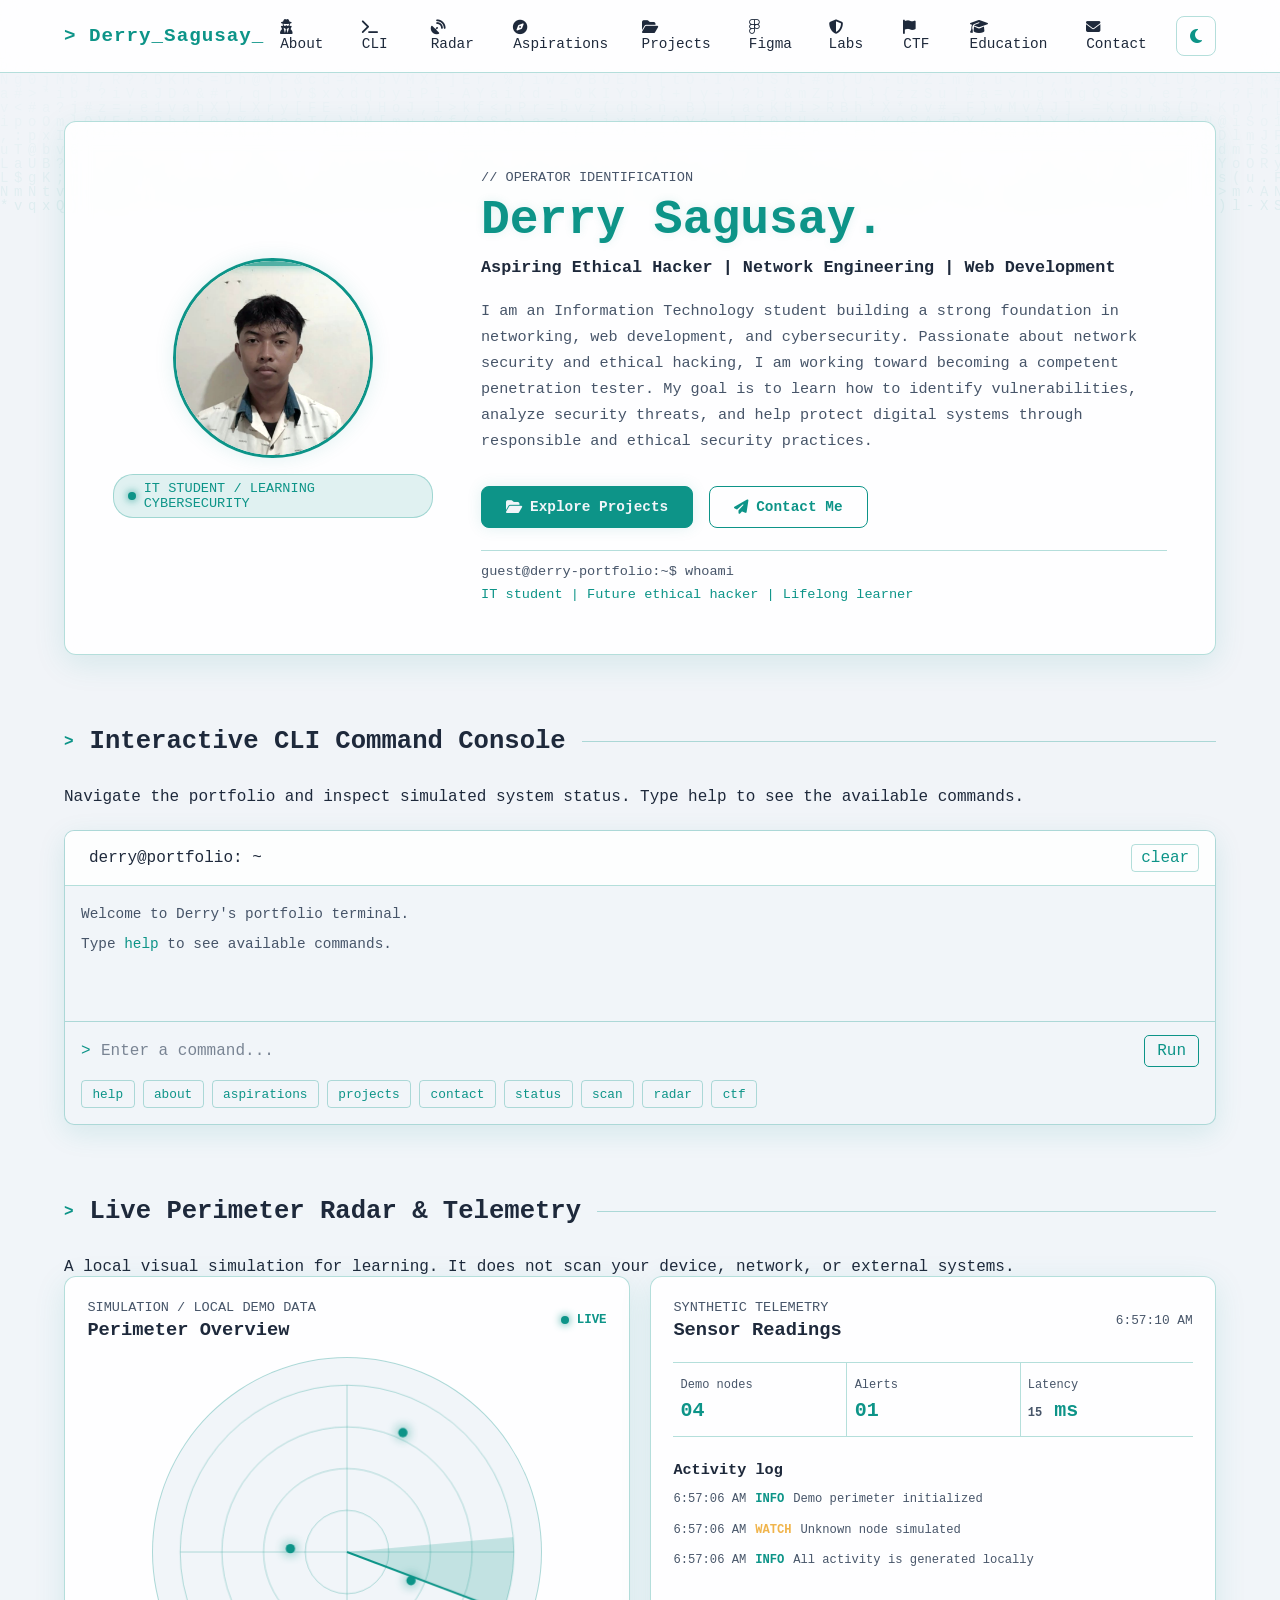
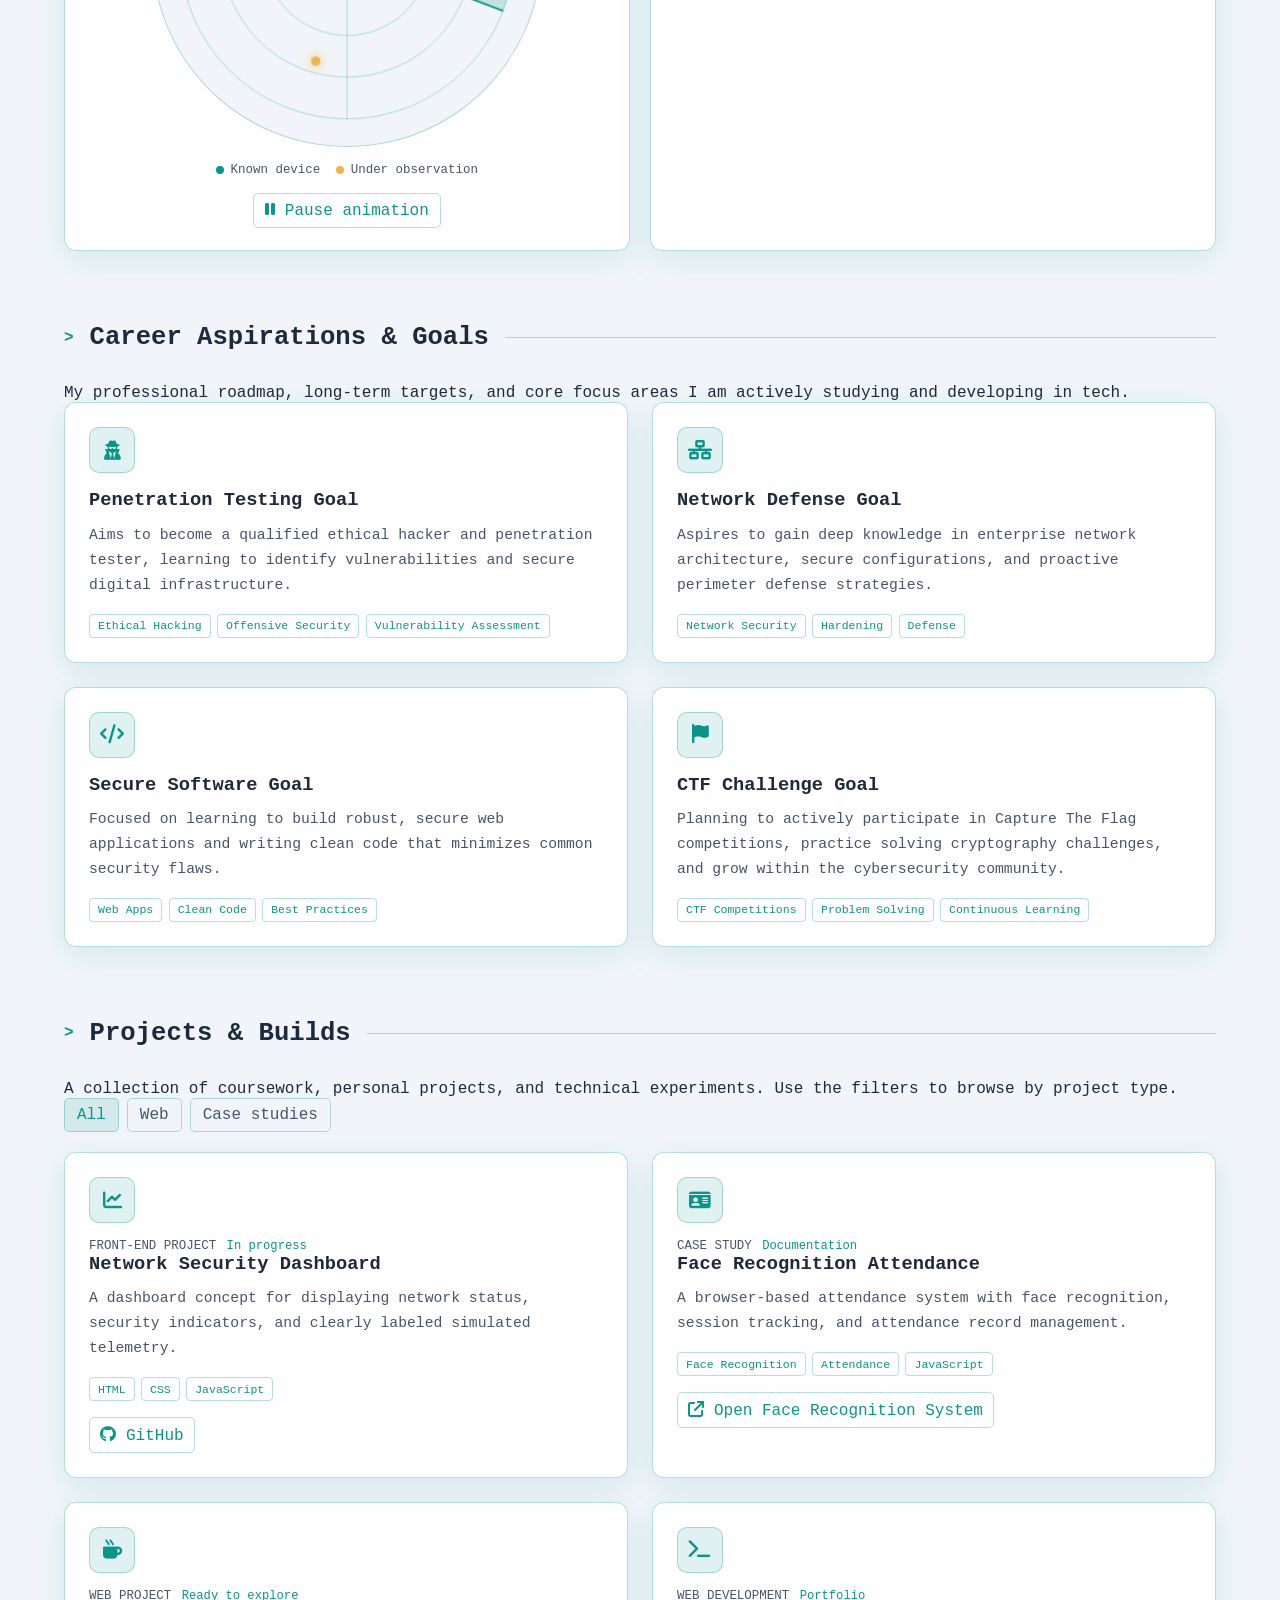
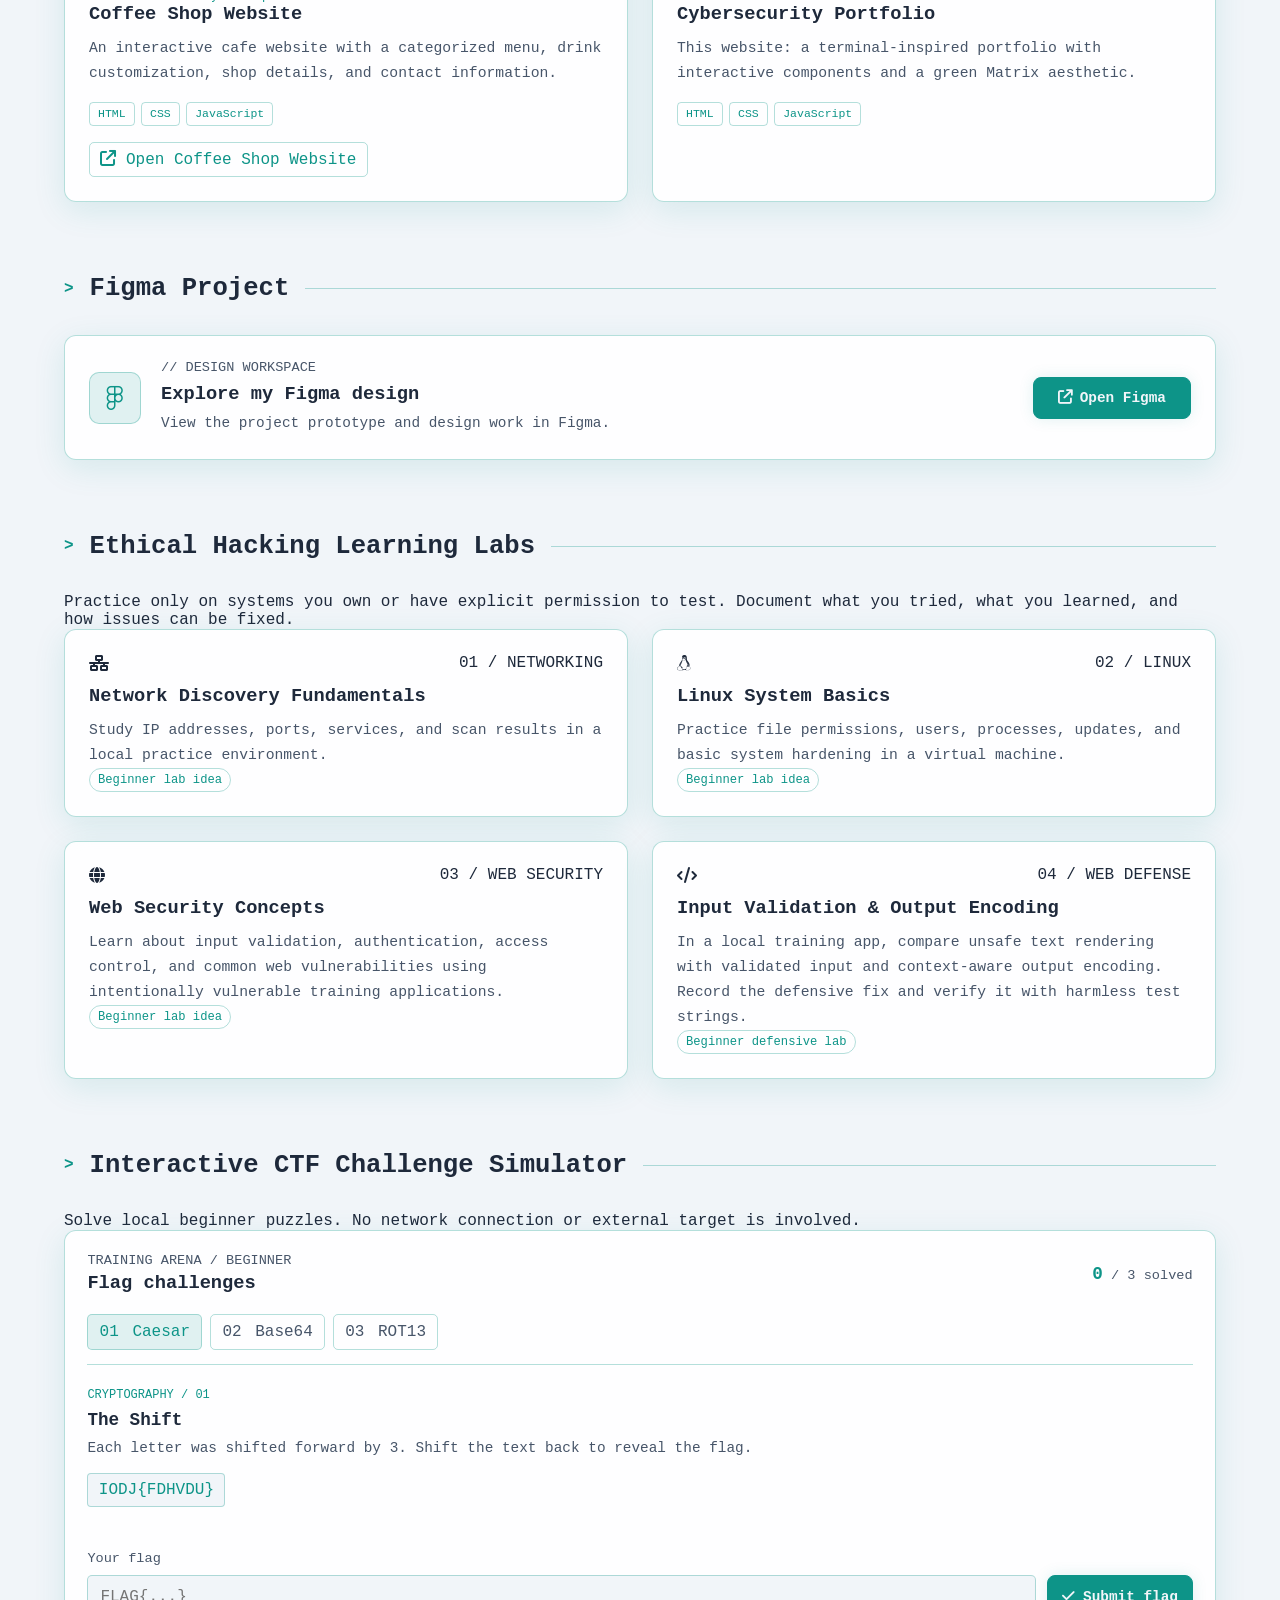
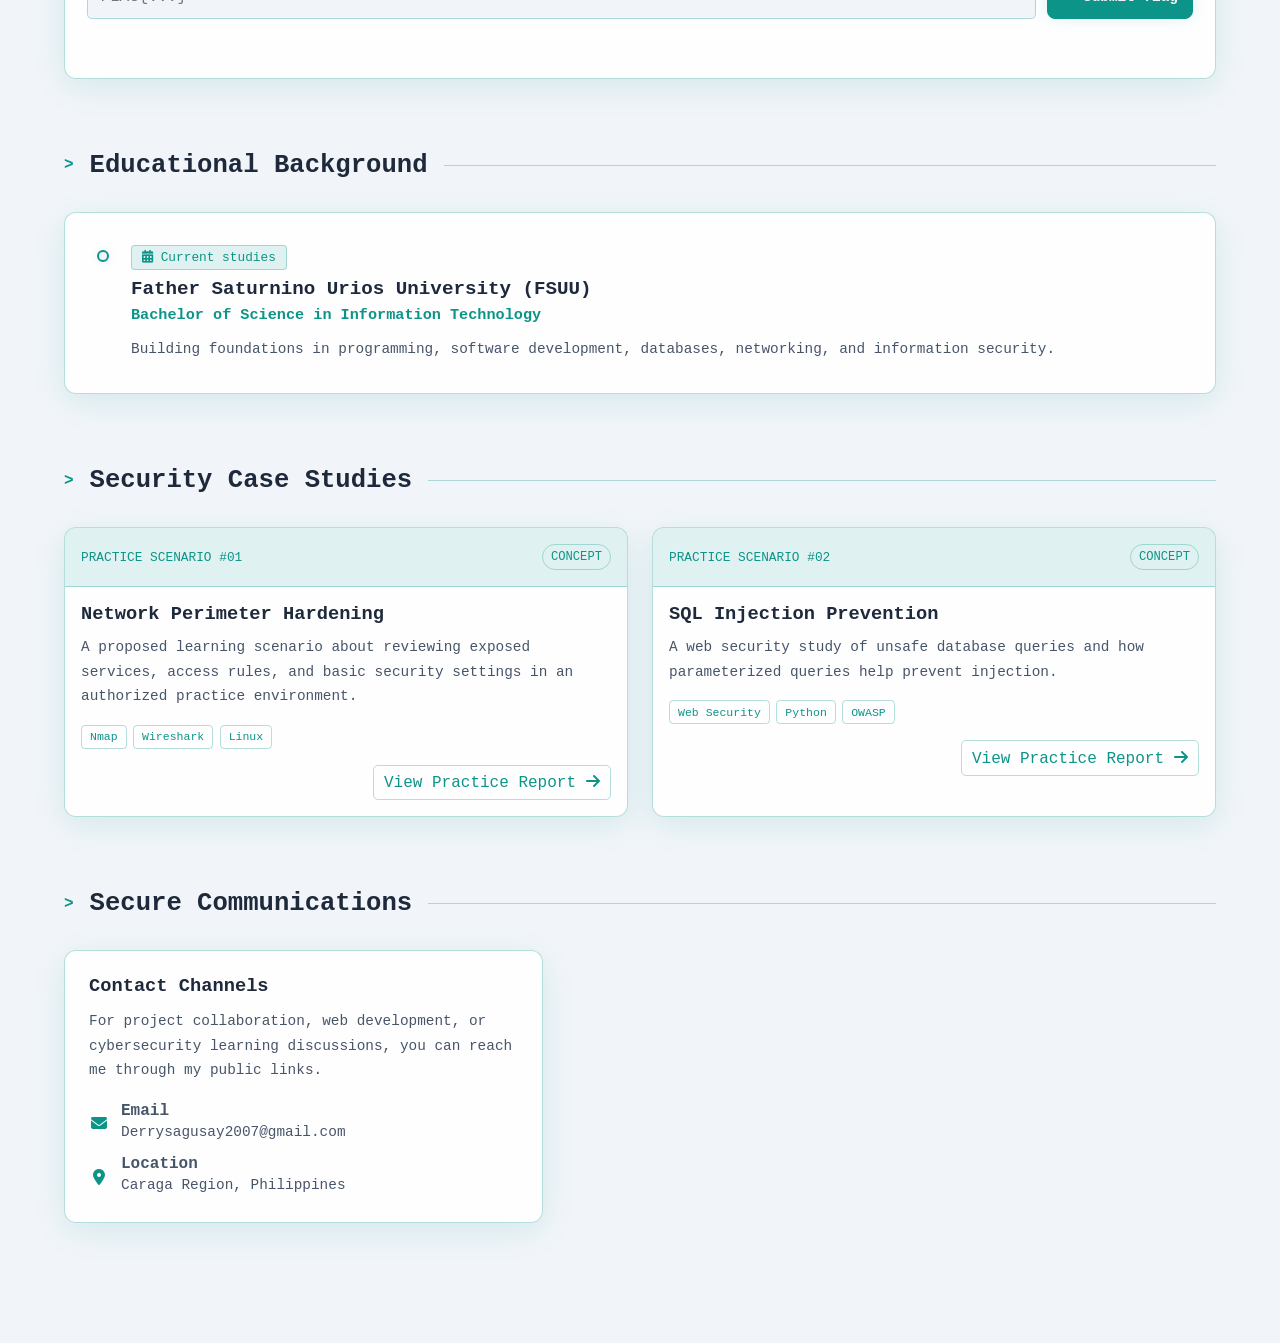
==== commit 243c441b: "Update index.html" ====
--- a/index.html
+++ b/index.html
@@ -30,7 +30,7 @@
             <a href="#about"><i class="fa-solid fa-user-secret"></i> About</a>
             <a href="#cli"><i class="fa-solid fa-terminal"></i> CLI</a>
             <a href="#radar"><i class="fa-solid fa-satellite-dish"></i> Radar</a>
-            <a href="#skills"><i class="fa-solid fa-code-branch"></i> Skills</a>
+            <a href="#aspirations"><i class="fa-solid fa-compass"></i> Aspirations</a>
             <a href="#projects"><i class="fa-solid fa-folder-open"></i> Projects</a>
             <a href="#figma"><i class="fa-brands fa-figma"></i> Figma</a>
             <a href="#labs"><i class="fa-solid fa-shield-halved"></i> Labs</a>
@@ -85,7 +85,7 @@
                     <p class="hero-desc">
                        I am an Information Technology student building a strong foundation in networking,
                        web development, and cybersecurity. Passionate about network security and ethical hacking,
-                       I am working toward becoming a skilled penetration tester. My goal is to learn how to identify vulnerabilities,
+                       I am working toward becoming a competent penetration tester. My goal is to learn how to identify vulnerabilities,
                        analyze security threats, and help protect digital systems through responsible and ethical security practices.
                     </p>
 
@@ -152,7 +152,7 @@
                 <div class="command-chips">
                     <button type="button" data-command="help">help</button>
                     <button type="button" data-command="about">about</button>
-                    <button type="button" data-command="skills">skills</button>
+                    <button type="button" data-command="aspirations">aspirations</button>
                     <button type="button" data-command="projects">projects</button>
                     <button type="button" data-command="contact">contact</button>
                     <button type="button" data-command="status">status</button>
@@ -228,44 +228,46 @@
             </div>
         </section>
 
-        <!-- SKILLS -->
-        <section id="skills" class="section-block">
-            <div class="section-header">
-                <span class="terminal-prompt">&gt;</span>
-                <h2>Skills & Technical Interests</h2>
-                <div class="header-line"></div>
-            </div>
+        <!-- CAREER ASPIRATIONS -->
+        <section id="aspirations" class="section-block">
+            <div class="section-header">
+                <span class="terminal-prompt">&gt;</span>
+                <h2>Career Aspirations & Goals</h2>
+                <div class="header-line"></div>
+            </div>
+
+            <p class="section-intro">
+                My professional roadmap, long-term targets, and core focus areas I am actively studying and developing in tech.
+            </p>
 
             <div class="skills-grid">
                 <article class="skill-card glass-panel">
                     <div class="skill-icon">
-                        <i class="fa-solid fa-network-wired"></i>
-                    </div>
-                    <h3>Networking</h3>
-                    <p>
-                        Learning IP addressing, TCP/IP, DNS, ports, routing,
-                        switching, and network troubleshooting.
-                    </p>
-                    <div class="tech-tags">
-                        <span>TCP/IP</span>
-                        <span>DNS</span>
-                        <span>Networking</span>
+                        <i class="fa-solid fa-user-secret"></i>
+                    </div>
+                    <h3>Penetration Testing Goal</h3>
+                    <p>
+                        Aims to become a qualified ethical hacker and penetration tester, learning to identify vulnerabilities and secure digital infrastructure.
+                    </p>
+                    <div class="tech-tags">
+                        <span>Ethical Hacking</span>
+                        <span>Offensive Security</span>
+                        <span>Vulnerability Assessment</span>
                     </div>
                 </article>
 
                 <article class="skill-card glass-panel">
                     <div class="skill-icon">
-                        <i class="fa-solid fa-shield-halved"></i>
-                    </div>
-                    <h3>Cybersecurity</h3>
-                    <p>
-                        Exploring ethical hacking, security fundamentals,
-                        vulnerability assessment, and system hardening.
-                    </p>
-                    <div class="tech-tags">
-                        <span>Linux</span>
-                        <span>Security</span>
-                        <span>CTF Learning</span>
+                        <i class="fa-solid fa-network-wired"></i>
+                    </div>
+                    <h3>Network Defense Goal</h3>
+                    <p>
+                        Aspires to gain deep knowledge in enterprise network architecture, secure configurations, and proactive perimeter defense strategies.
+                    </p>
+                    <div class="tech-tags">
+                        <span>Network Security</span>
+                        <span>Hardening</span>
+                        <span>Defense</span>
                     </div>
                 </article>
 
@@ -273,30 +275,29 @@
                     <div class="skill-icon">
                         <i class="fa-solid fa-code"></i>
                     </div>
-                    <h3>Web Development</h3>
-                    <p>
-                        Building responsive websites and interactive
-                        interfaces while learning front-end development.
-                    </p>
-                    <div class="tech-tags">
-                        <span>HTML</span>
-                        <span>CSS</span>
-                        <span>JavaScript</span>
+                    <h3>Secure Software Goal</h3>
+                    <p>
+                        Focused on learning to build robust, secure web applications and writing clean code that minimizes common security flaws.
+                    </p>
+                    <div class="tech-tags">
+                        <span>Web Apps</span>
+                        <span>Clean Code</span>
+                        <span>Best Practices</span>
                     </div>
                 </article>
 
                 <article class="skill-card glass-panel">
                     <div class="skill-icon">
-                        <i class="fa-solid fa-laptop-code"></i>
-                    </div>
-                    <h3>Programming</h3>
-                    <p>
-                        Practicing Python, logical problem-solving,
-                        basic scripting, and software fundamentals.
-                    </p>
-                    <div class="tech-tags">
-                        <span>Python</span>
+                        <i class="fa-solid fa-flag"></i>
+                    </div>
+                    <h3>CTF Challenge Goal</h3>
+                    <p>
+                        Planning to actively participate in Capture The Flag competitions, practice solving cryptography challenges, and grow within the cybersecurity community.
+                    </p>
+                    <div class="tech-tags">
+                        <span>CTF Competitions</span>
                         <span>Problem Solving</span>
+                        <span>Continuous Learning</span>
                     </div>
                 </article>
             </div>
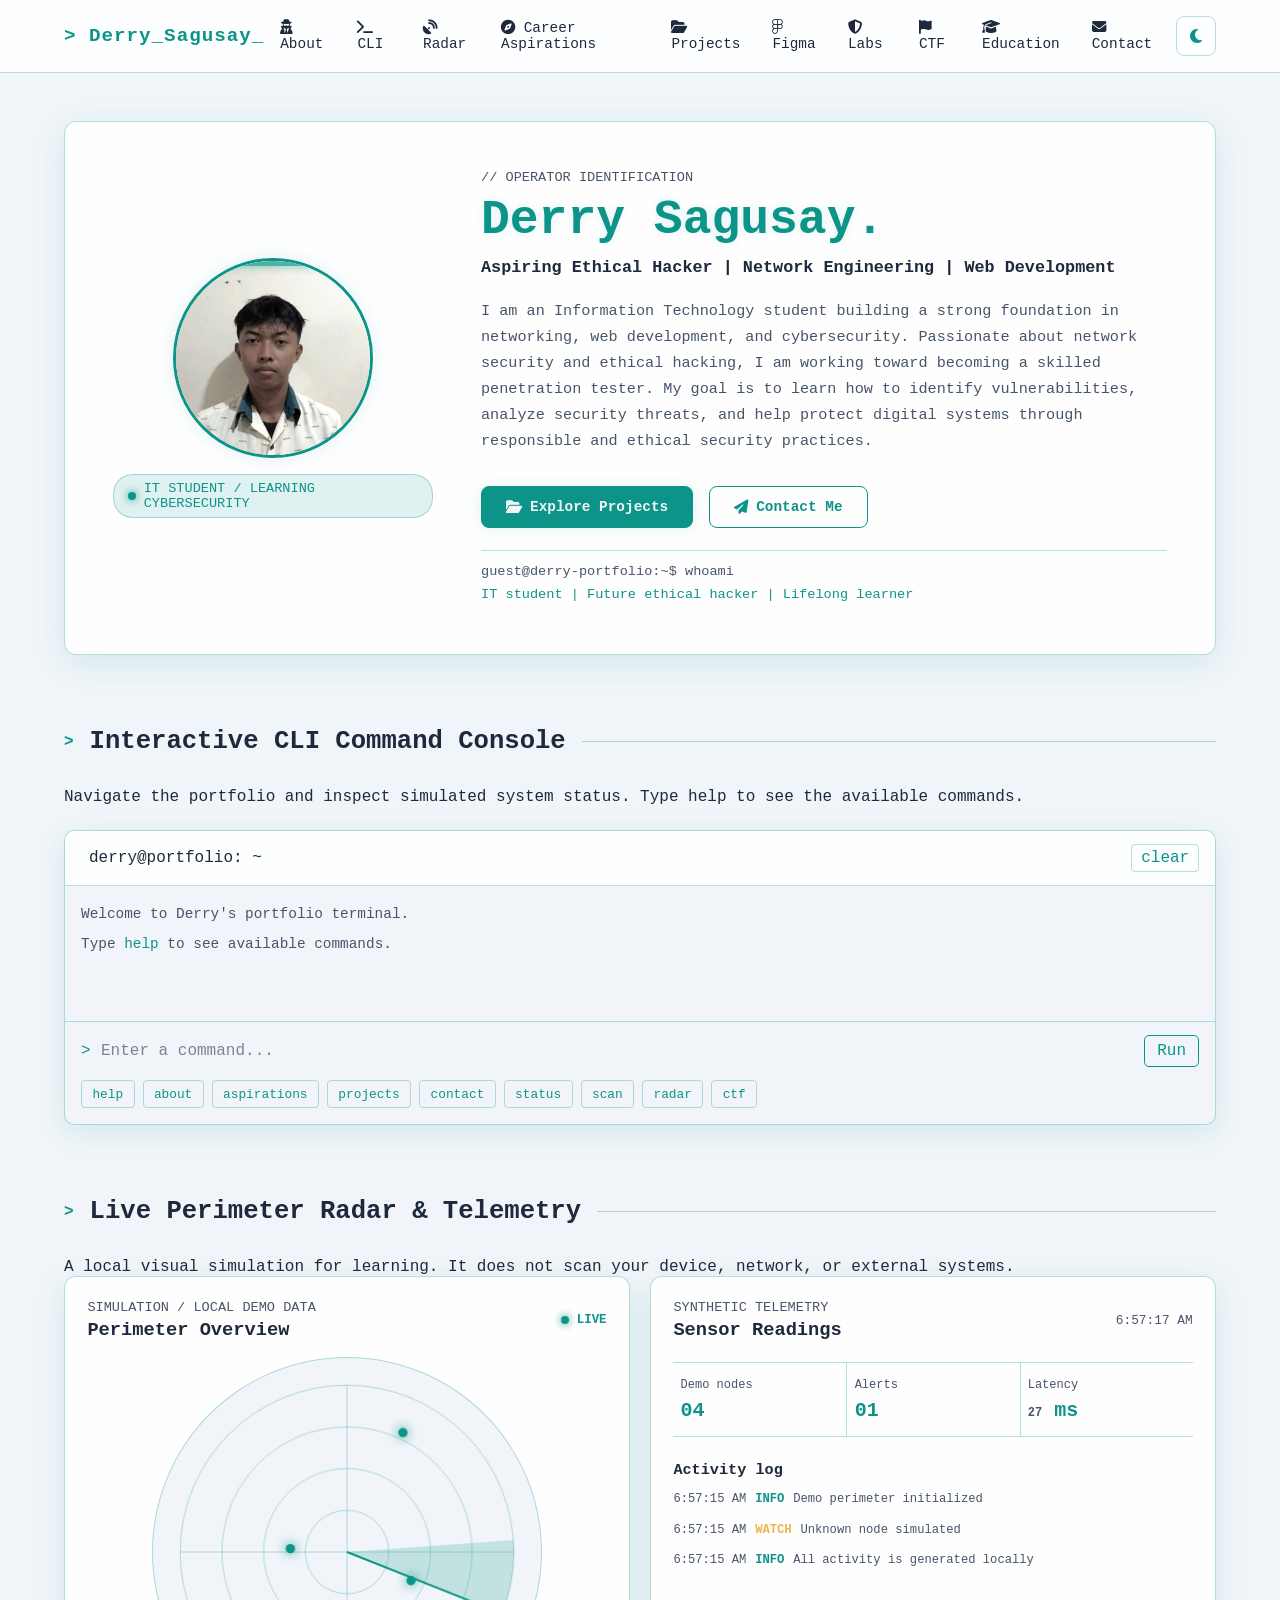
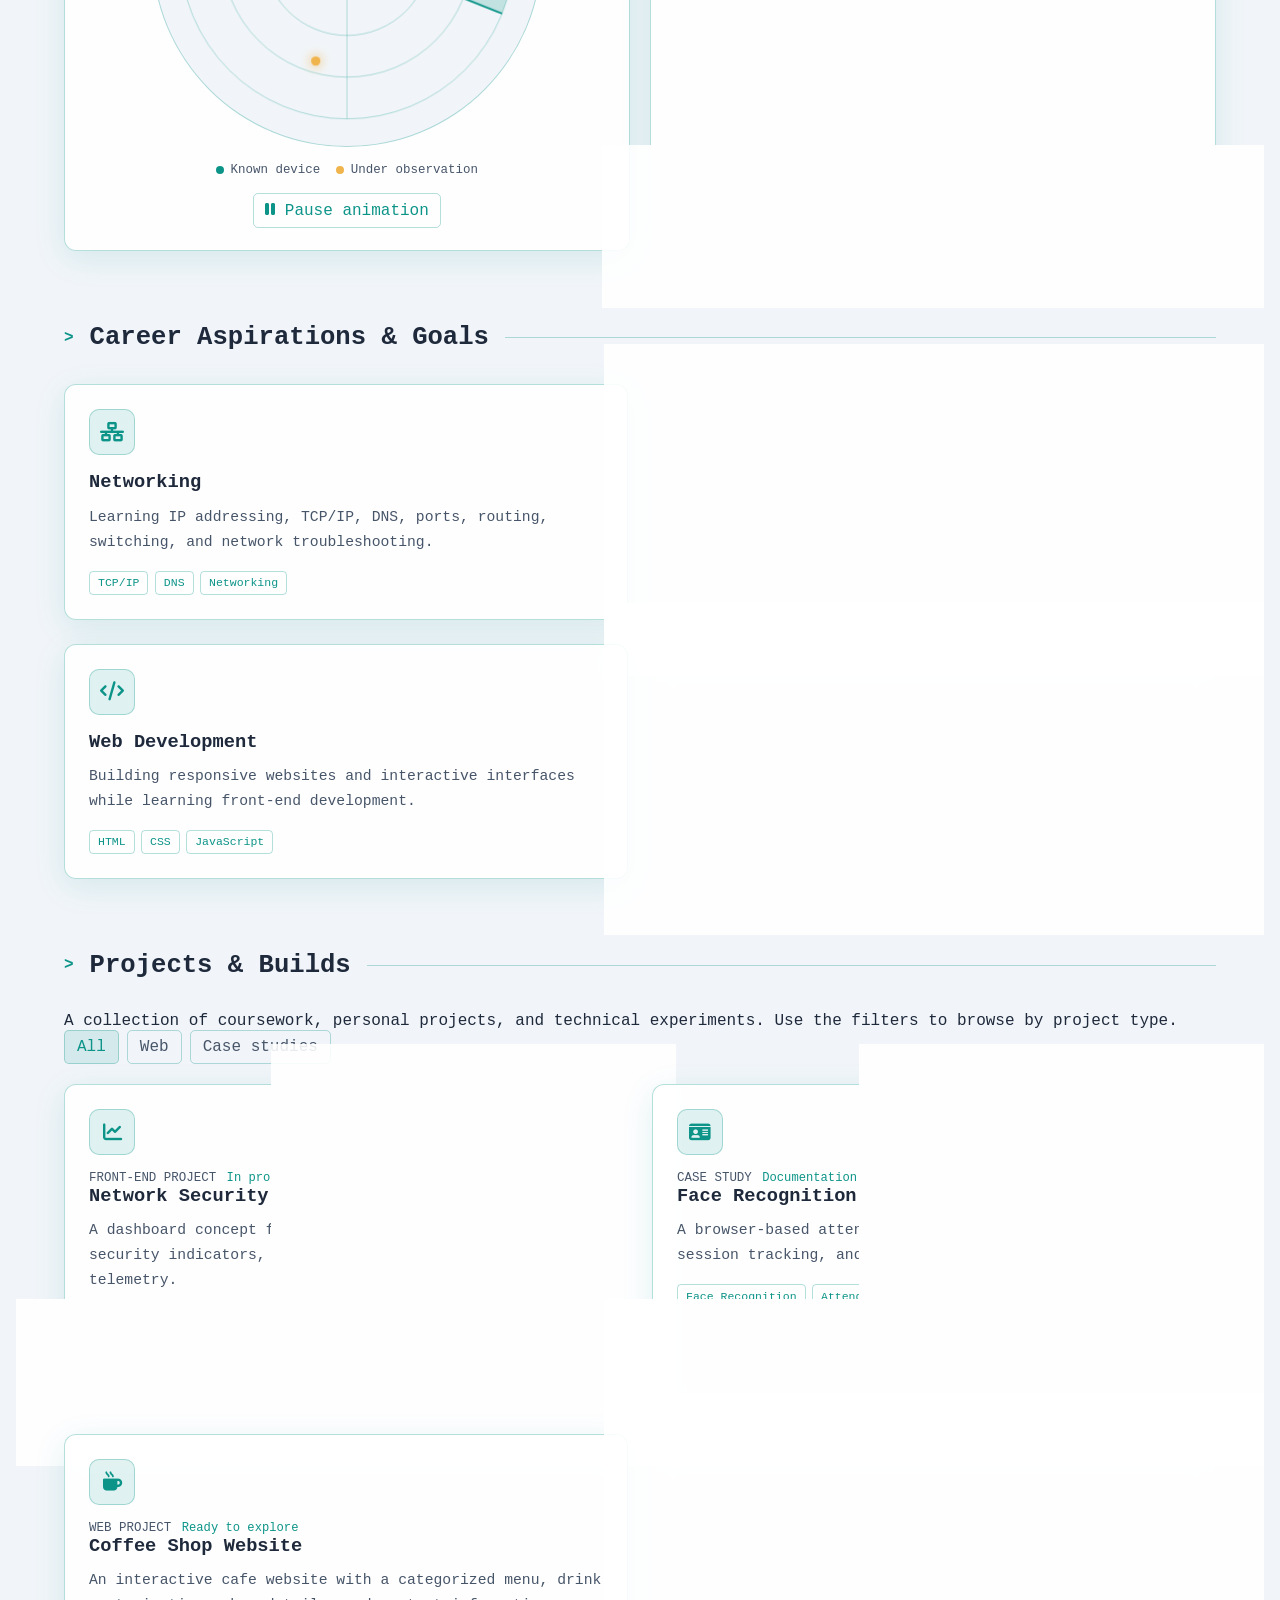
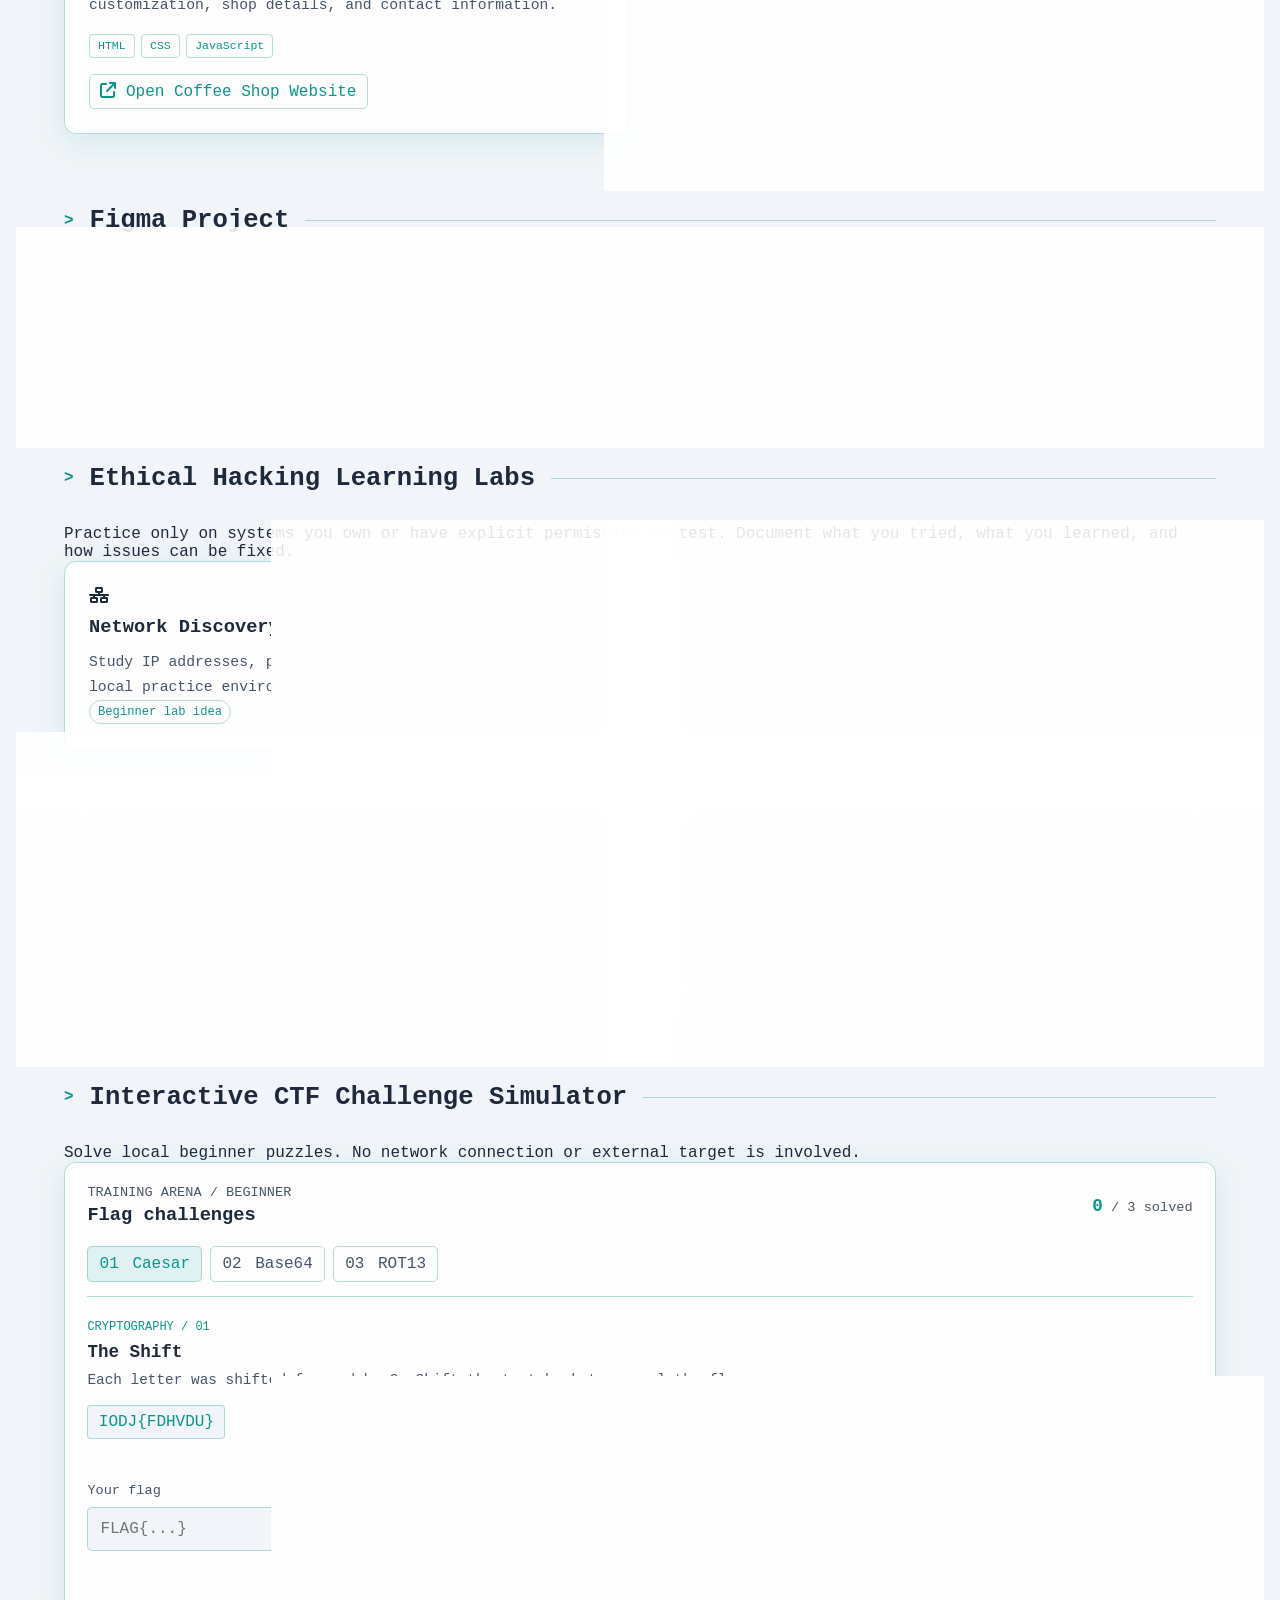
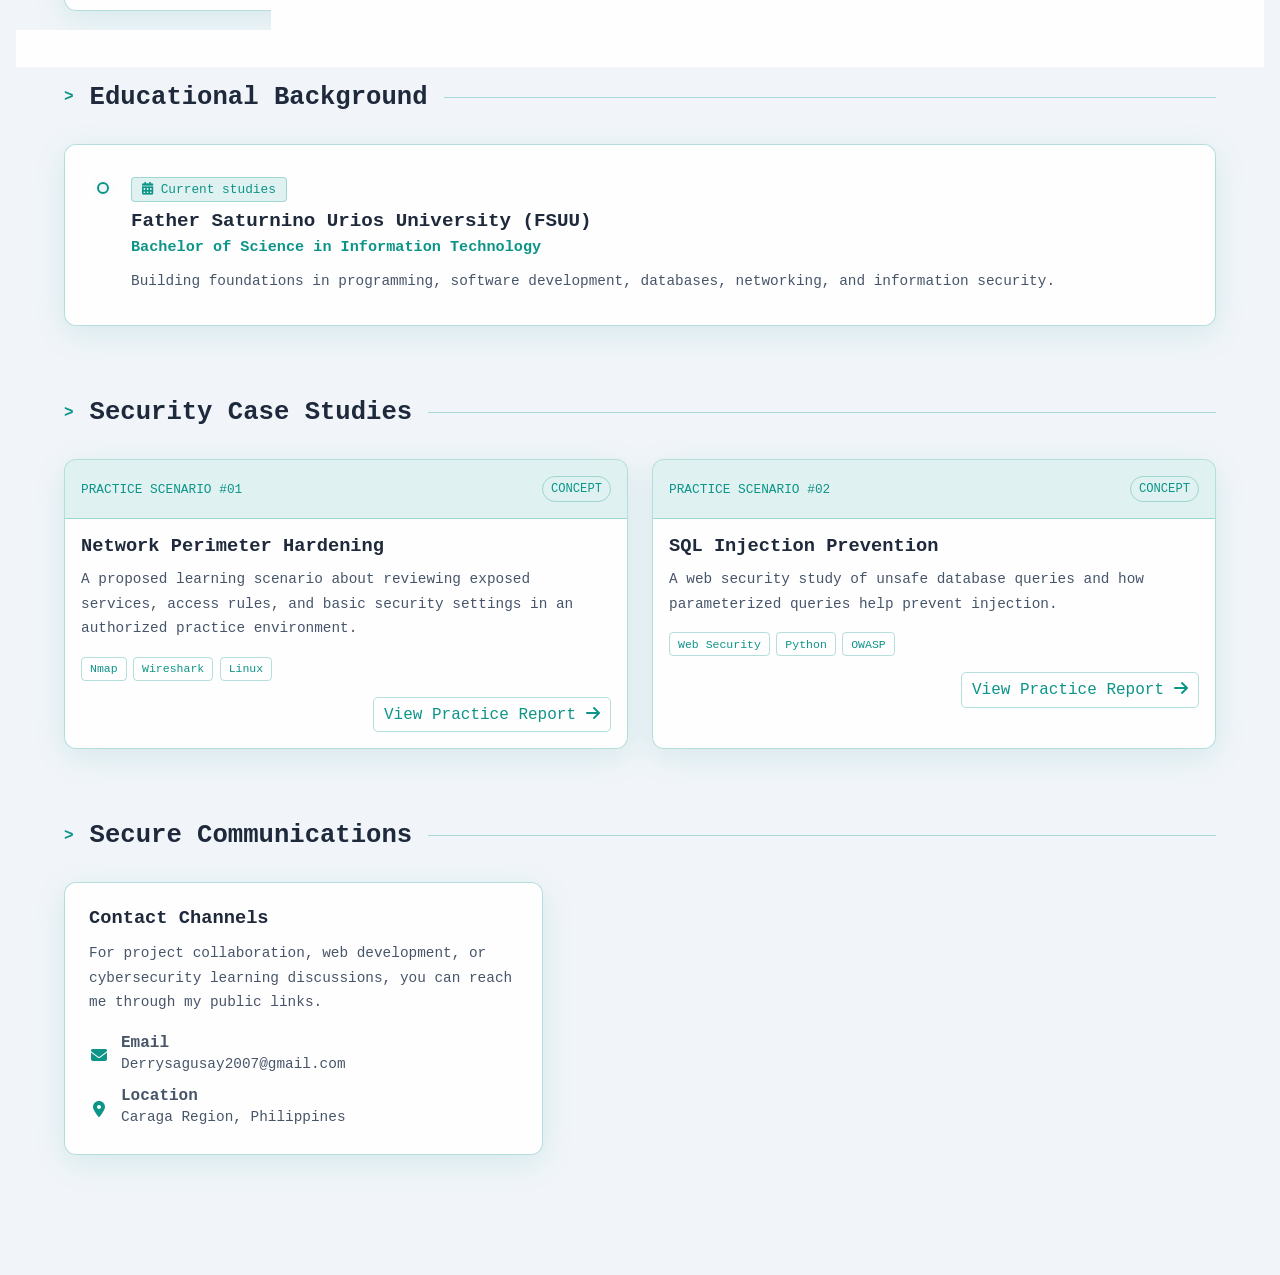
==== commit b33ddd82: "Update index.html" ====
--- a/index.html
+++ b/index.html
@@ -30,7 +30,7 @@
             <a href="#about"><i class="fa-solid fa-user-secret"></i> About</a>
             <a href="#cli"><i class="fa-solid fa-terminal"></i> CLI</a>
             <a href="#radar"><i class="fa-solid fa-satellite-dish"></i> Radar</a>
-            <a href="#aspirations"><i class="fa-solid fa-compass"></i> Aspirations</a>
+            <a href="#skills"><i class="fa-solid fa-compass"></i> Career Aspirations</a>
             <a href="#projects"><i class="fa-solid fa-folder-open"></i> Projects</a>
             <a href="#figma"><i class="fa-brands fa-figma"></i> Figma</a>
             <a href="#labs"><i class="fa-solid fa-shield-halved"></i> Labs</a>
@@ -85,7 +85,7 @@
                     <p class="hero-desc">
                        I am an Information Technology student building a strong foundation in networking,
                        web development, and cybersecurity. Passionate about network security and ethical hacking,
-                       I am working toward becoming a competent penetration tester. My goal is to learn how to identify vulnerabilities,
+                       I am working toward becoming a skilled penetration tester. My goal is to learn how to identify vulnerabilities,
                        analyze security threats, and help protect digital systems through responsible and ethical security practices.
                     </p>
 
@@ -152,7 +152,7 @@
                 <div class="command-chips">
                     <button type="button" data-command="help">help</button>
                     <button type="button" data-command="about">about</button>
-                    <button type="button" data-command="aspirations">aspirations</button>
+                    <button type="button" data-command="skills">aspirations</button>
                     <button type="button" data-command="projects">projects</button>
                     <button type="button" data-command="contact">contact</button>
                     <button type="button" data-command="status">status</button>
@@ -228,46 +228,44 @@
             </div>
         </section>
 
-        <!-- CAREER ASPIRATIONS -->
-        <section id="aspirations" class="section-block">
+        <!-- CAREER ASPIRATIONS & GOALS -->
+        <section id="skills" class="section-block">
             <div class="section-header">
                 <span class="terminal-prompt">&gt;</span>
                 <h2>Career Aspirations & Goals</h2>
                 <div class="header-line"></div>
             </div>
-
-            <p class="section-intro">
-                My professional roadmap, long-term targets, and core focus areas I am actively studying and developing in tech.
-            </p>
 
             <div class="skills-grid">
                 <article class="skill-card glass-panel">
                     <div class="skill-icon">
-                        <i class="fa-solid fa-user-secret"></i>
-                    </div>
-                    <h3>Penetration Testing Goal</h3>
-                    <p>
-                        Aims to become a qualified ethical hacker and penetration tester, learning to identify vulnerabilities and secure digital infrastructure.
-                    </p>
-                    <div class="tech-tags">
-                        <span>Ethical Hacking</span>
-                        <span>Offensive Security</span>
-                        <span>Vulnerability Assessment</span>
+                        <i class="fa-solid fa-network-wired"></i>
+                    </div>
+                    <h3>Networking</h3>
+                    <p>
+                        Learning IP addressing, TCP/IP, DNS, ports, routing,
+                        switching, and network troubleshooting.
+                    </p>
+                    <div class="tech-tags">
+                        <span>TCP/IP</span>
+                        <span>DNS</span>
+                        <span>Networking</span>
                     </div>
                 </article>
 
                 <article class="skill-card glass-panel">
                     <div class="skill-icon">
-                        <i class="fa-solid fa-network-wired"></i>
-                    </div>
-                    <h3>Network Defense Goal</h3>
-                    <p>
-                        Aspires to gain deep knowledge in enterprise network architecture, secure configurations, and proactive perimeter defense strategies.
-                    </p>
-                    <div class="tech-tags">
-                        <span>Network Security</span>
-                        <span>Hardening</span>
-                        <span>Defense</span>
+                        <i class="fa-solid fa-shield-halved"></i>
+                    </div>
+                    <h3>Cybersecurity</h3>
+                    <p>
+                        Exploring ethical hacking, security fundamentals,
+                        vulnerability assessment, and system hardening.
+                    </p>
+                    <div class="tech-tags">
+                        <span>Linux</span>
+                        <span>Security</span>
+                        <span>CTF Learning</span>
                     </div>
                 </article>
 
@@ -275,29 +273,30 @@
                     <div class="skill-icon">
                         <i class="fa-solid fa-code"></i>
                     </div>
-                    <h3>Secure Software Goal</h3>
-                    <p>
-                        Focused on learning to build robust, secure web applications and writing clean code that minimizes common security flaws.
-                    </p>
-                    <div class="tech-tags">
-                        <span>Web Apps</span>
-                        <span>Clean Code</span>
-                        <span>Best Practices</span>
+                    <h3>Web Development</h3>
+                    <p>
+                        Building responsive websites and interactive
+                        interfaces while learning front-end development.
+                    </p>
+                    <div class="tech-tags">
+                        <span>HTML</span>
+                        <span>CSS</span>
+                        <span>JavaScript</span>
                     </div>
                 </article>
 
                 <article class="skill-card glass-panel">
                     <div class="skill-icon">
-                        <i class="fa-solid fa-flag"></i>
-                    </div>
-                    <h3>CTF Challenge Goal</h3>
-                    <p>
-                        Planning to actively participate in Capture The Flag competitions, practice solving cryptography challenges, and grow within the cybersecurity community.
-                    </p>
-                    <div class="tech-tags">
-                        <span>CTF Competitions</span>
+                        <i class="fa-solid fa-laptop-code"></i>
+                    </div>
+                    <h3>Programming</h3>
+                    <p>
+                        Practicing Python, logical problem-solving,
+                        basic scripting, and software fundamentals.
+                    </p>
+                    <div class="tech-tags">
+                        <span>Python</span>
                         <span>Problem Solving</span>
-                        <span>Continuous Learning</span>
                     </div>
                 </article>
             </div>
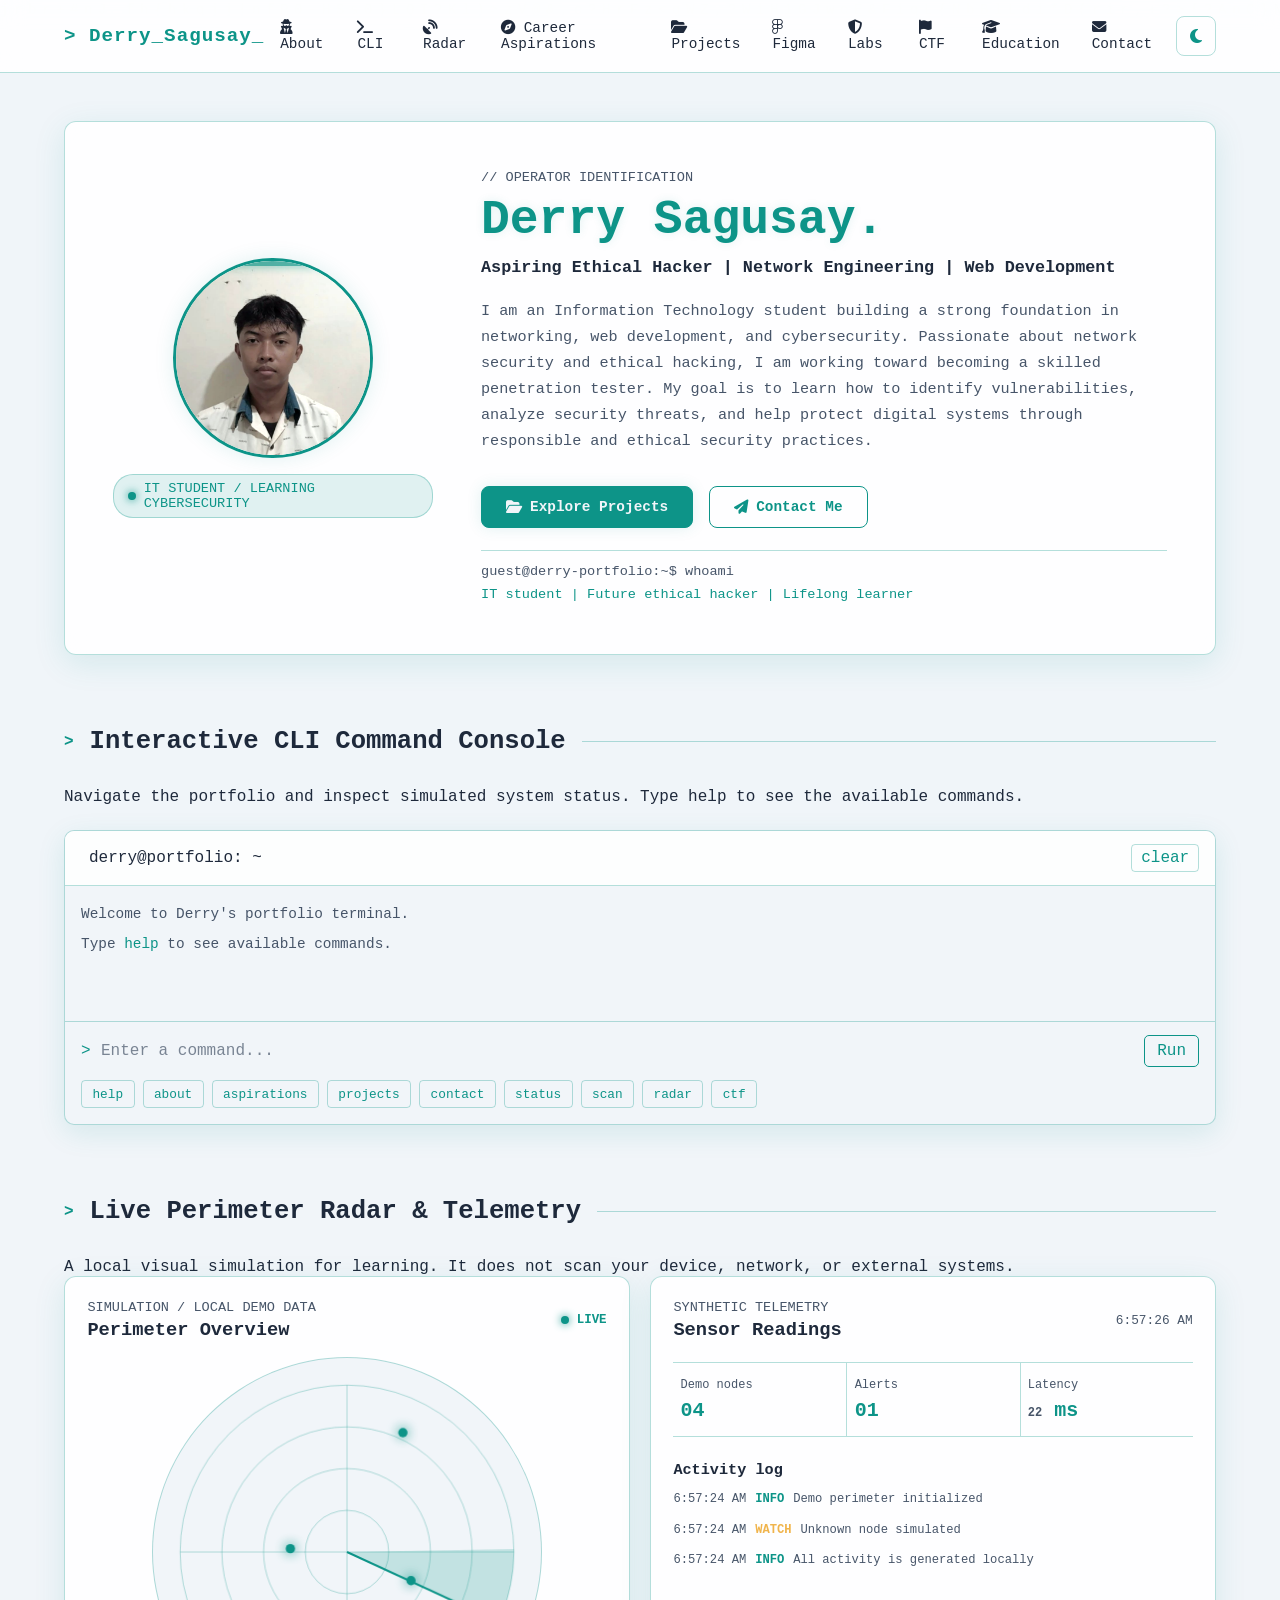
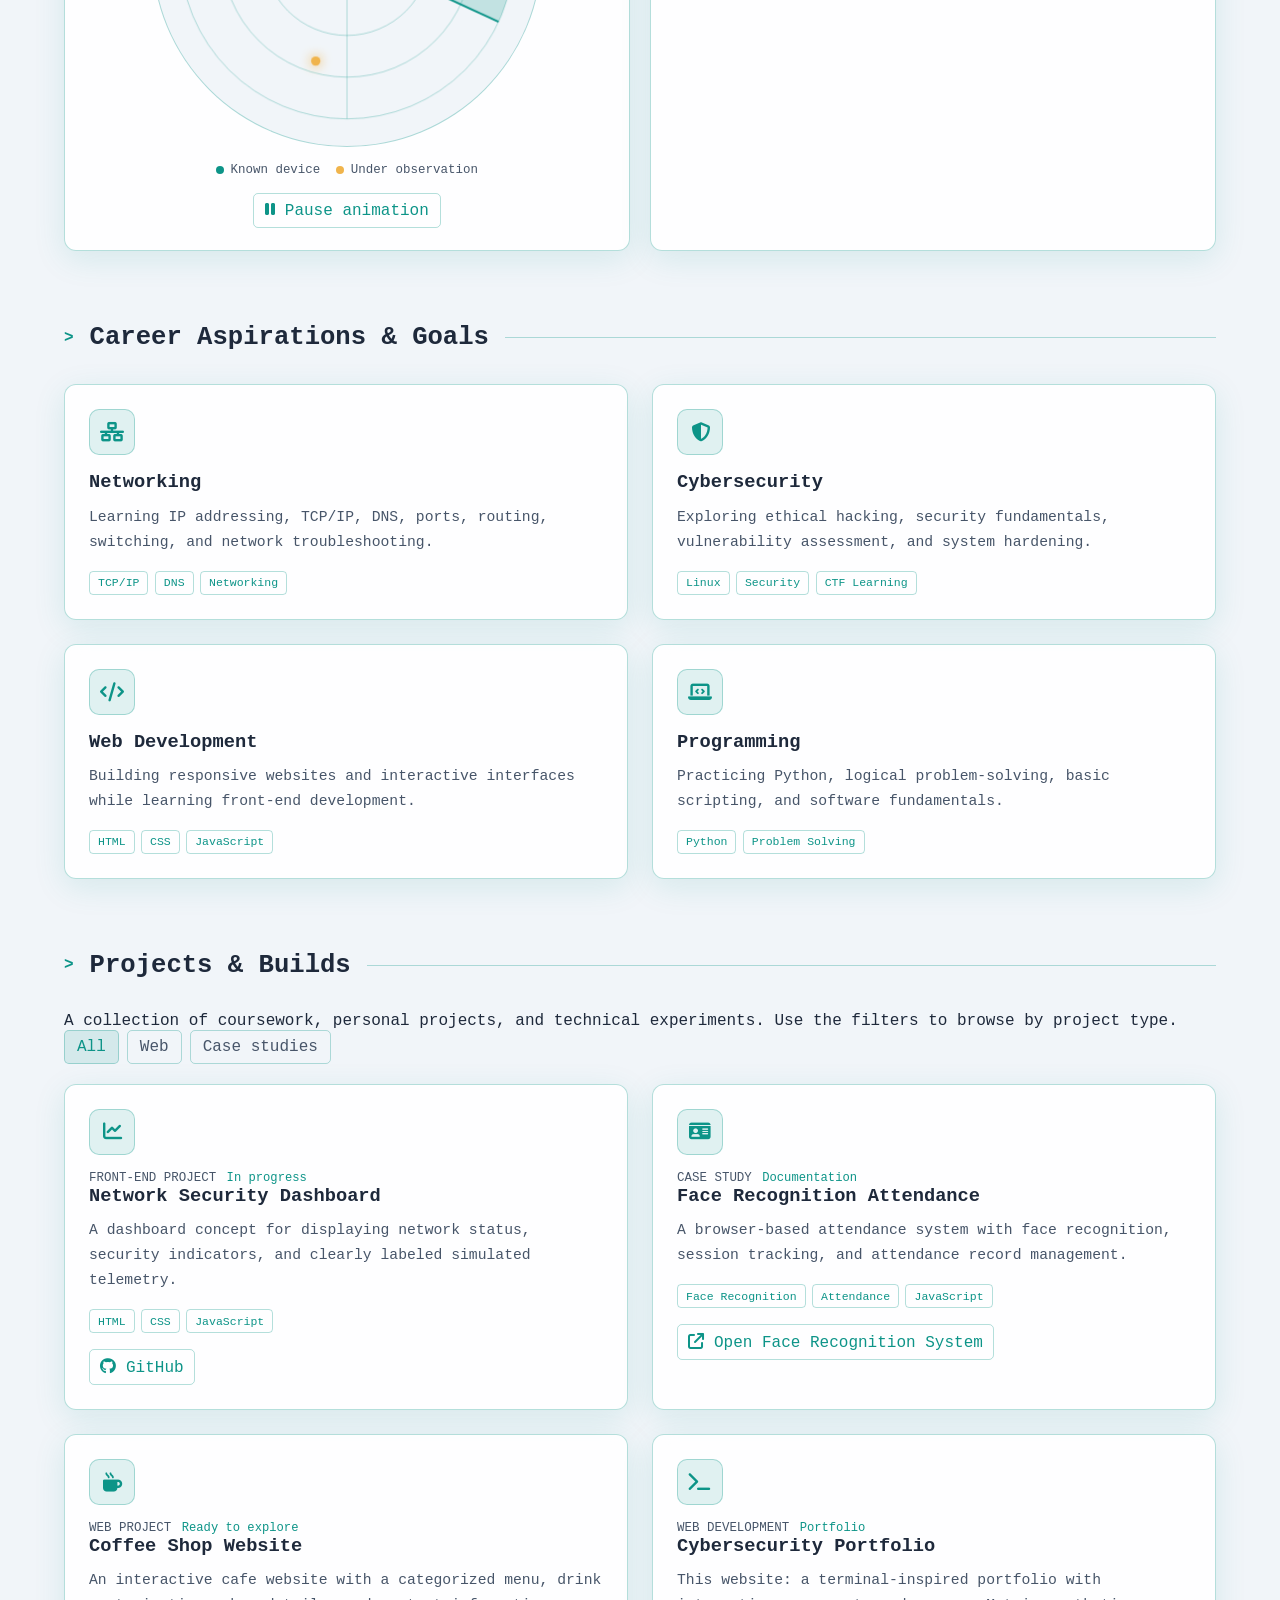
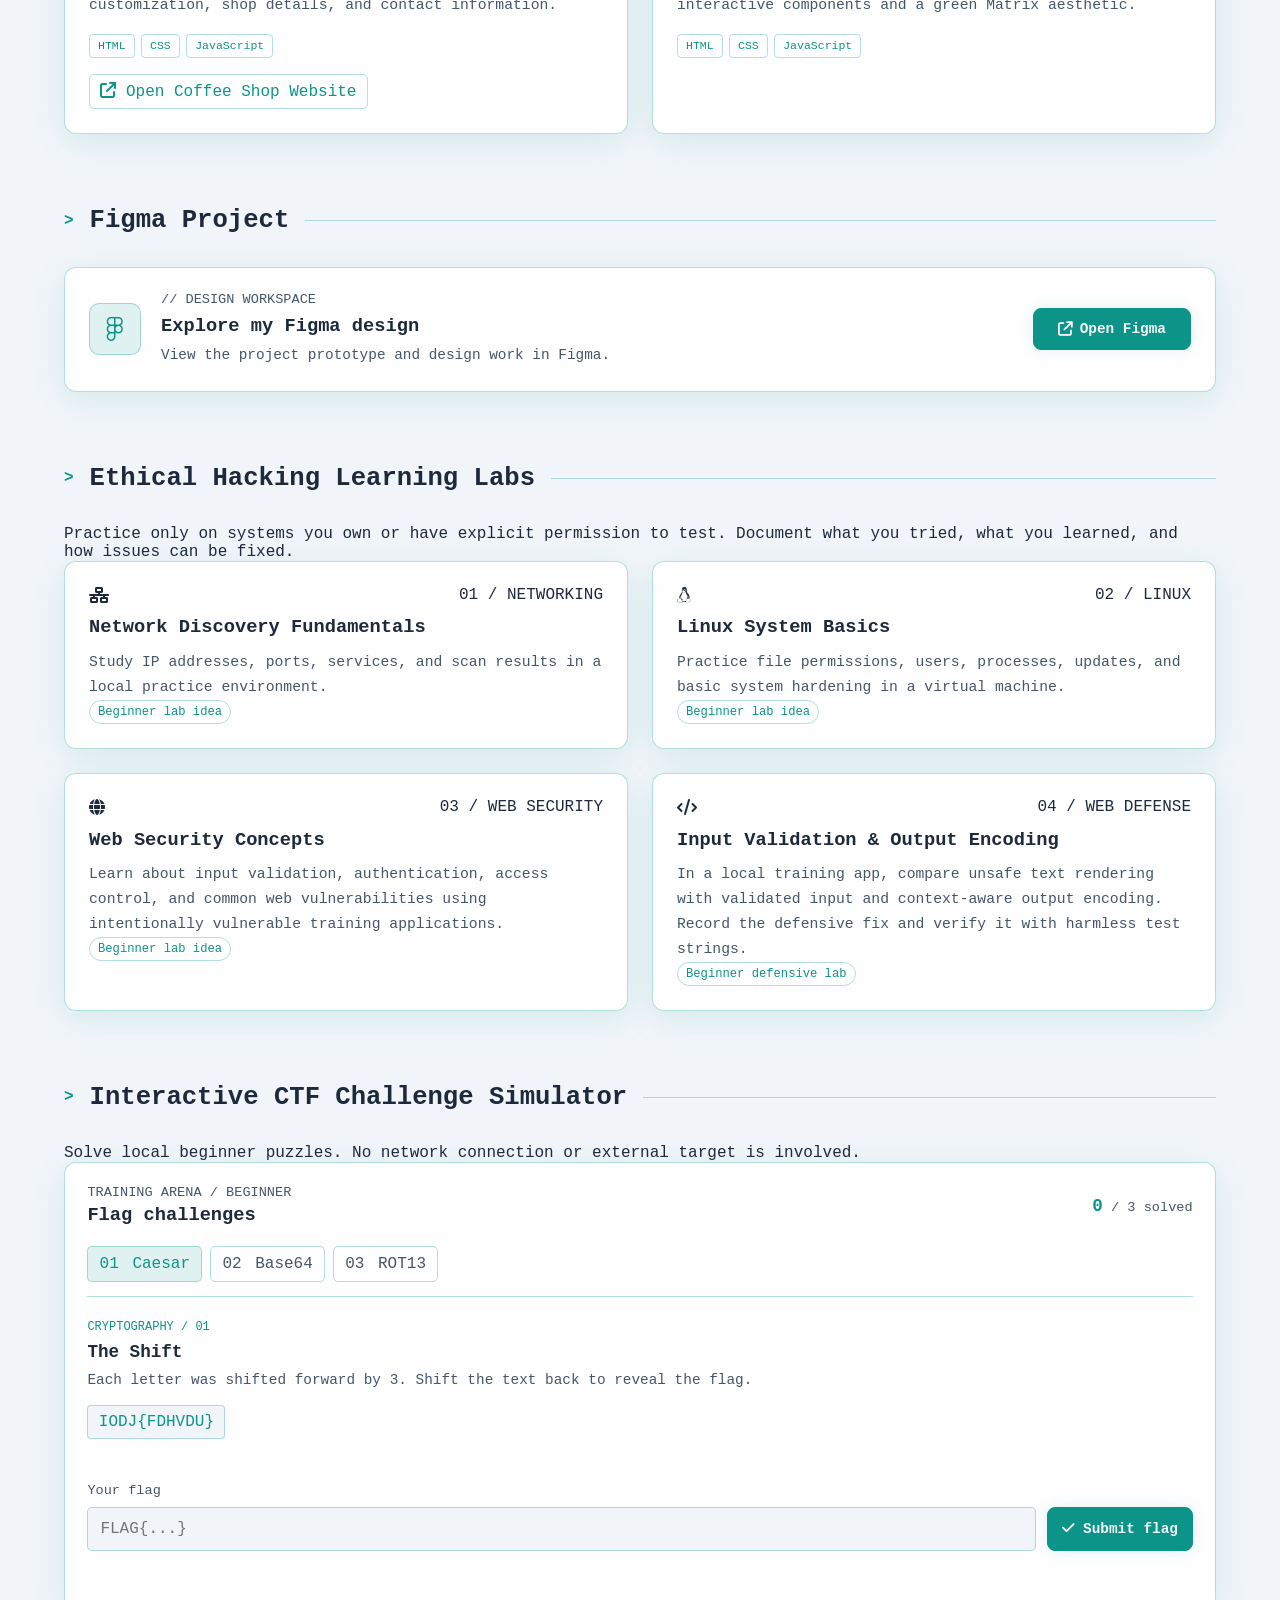
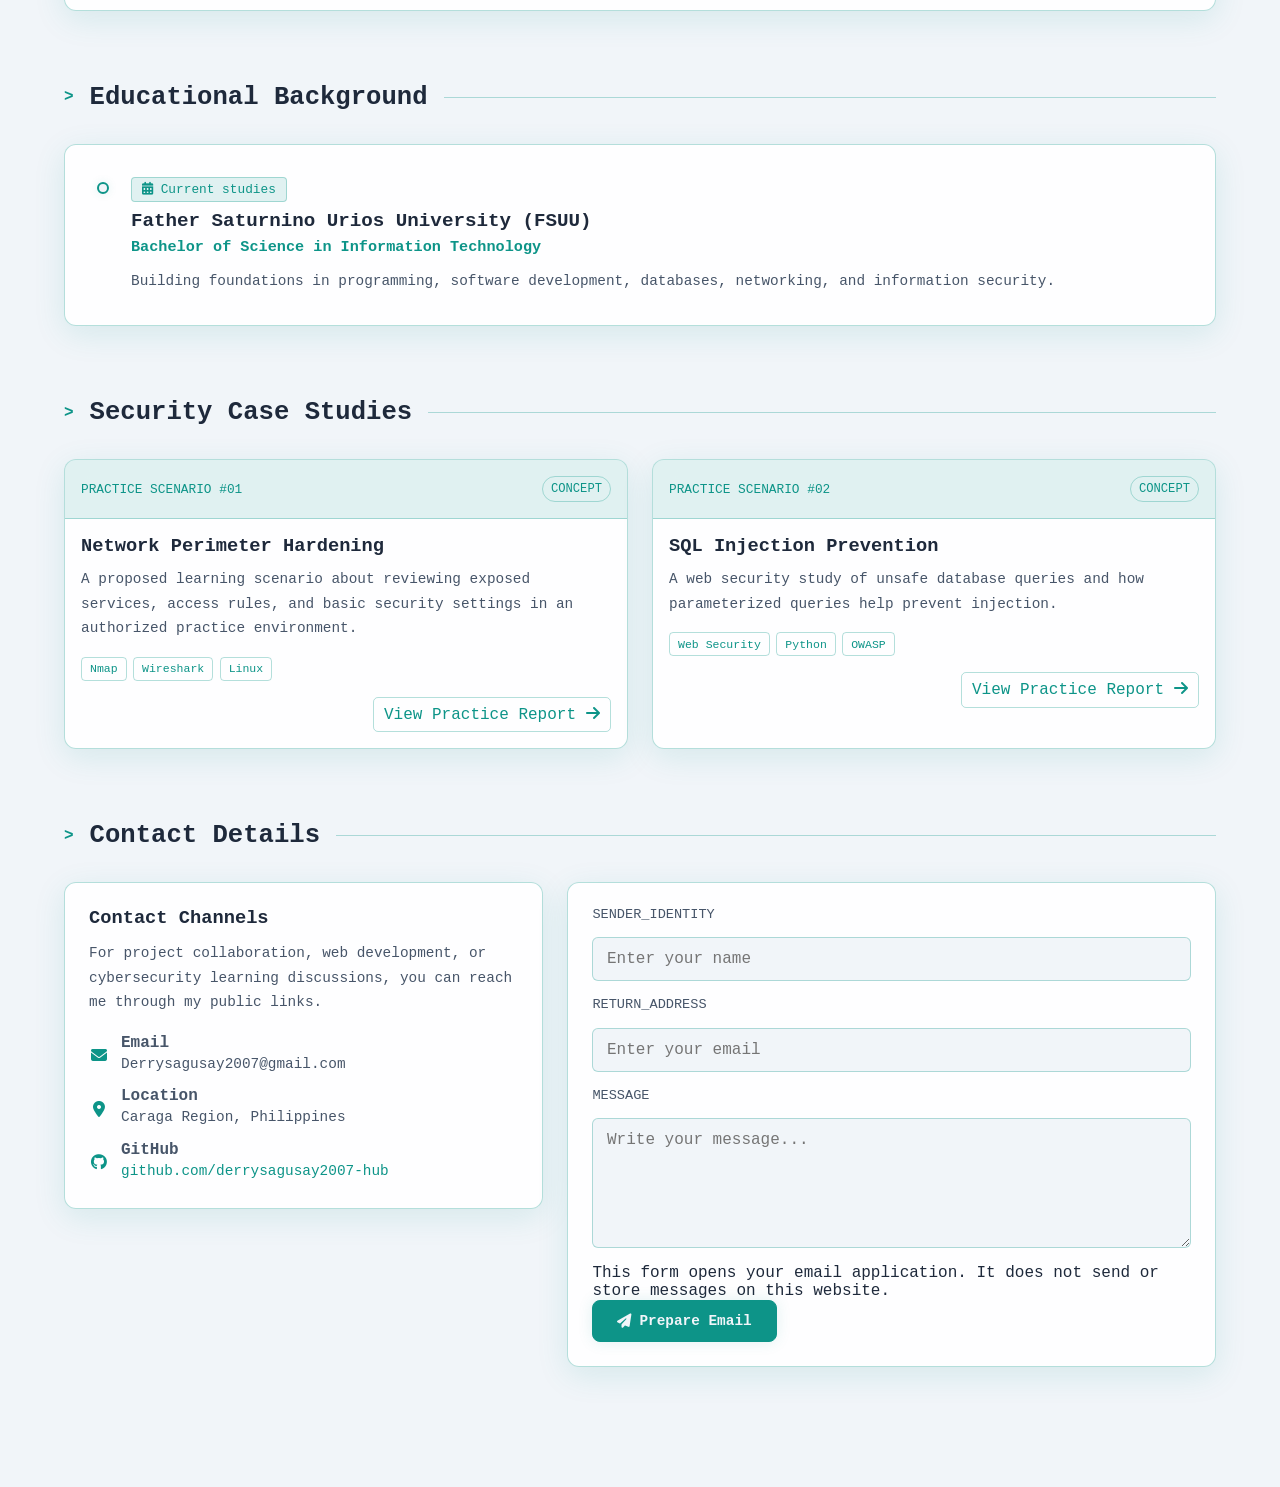
==== commit f4c37809: "Update index.html" ====
--- a/index.html
+++ b/index.html
@@ -649,11 +649,11 @@
             </div>
         </section>
 
-        <!-- CONTACT -->
+       <!-- CONTACT -->
         <section id="contact" class="section-block">
             <div class="section-header">
                 <span class="terminal-prompt">&gt;</span>
-                <h2>Secure Communications</h2>
+                <h2>Contact Details</h2>
                 <div class="header-line"></div>
             </div>
 
@@ -681,8 +681,42 @@
                                 <p>Caraga Region, Philippines</p>
                             </div>
                         </div>
-                    </div>
-                </div>
+
+                        <div class="method-item">
+                            <i class="fa-brands fa-github"></i>
+                            <div>
+                                <strong>GitHub</strong>
+                                <p><a href="https://github.com/derrysagusay2007-hub" target="_blank" rel="noopener noreferrer">github.com/derrysagusay2007-hub</a></p>
+                            </div>
+                        </div>
+                    </div>
+                </div>
+
+                <form id="contact-form" class="contact-form glass-panel" autocomplete="off">
+                    <div class="form-group">
+                        <label for="contact-name"><span class="sec-tag">SENDER_IDENTITY</span></label>
+                        <input id="contact-name" name="name" type="text" placeholder="Enter your name" required>
+                    </div>
+
+                    <div class="form-group">
+                        <label for="contact-email"><span class="sec-tag">RETURN_ADDRESS</span></label>
+                        <input id="contact-email" name="email" type="email" placeholder="Enter your email" required>
+                    </div>
+
+                    <div class="form-group">
+                        <label for="contact-message"><span class="sec-tag">MESSAGE</span></label>
+                        <textarea id="contact-message" name="message" rows="5" placeholder="Write your message..." required></textarea>
+                    </div>
+
+                    <p class="form-note">
+                        This form opens your email application. It does not send or store messages on this website.
+                    </p>
+
+                    <button class="cyber-btn primary" type="submit">
+                        <i class="fa-solid fa-paper-plane"></i>
+                        Prepare Email
+                    </button>
+                </form>
             </div>
         </section>
     </main>
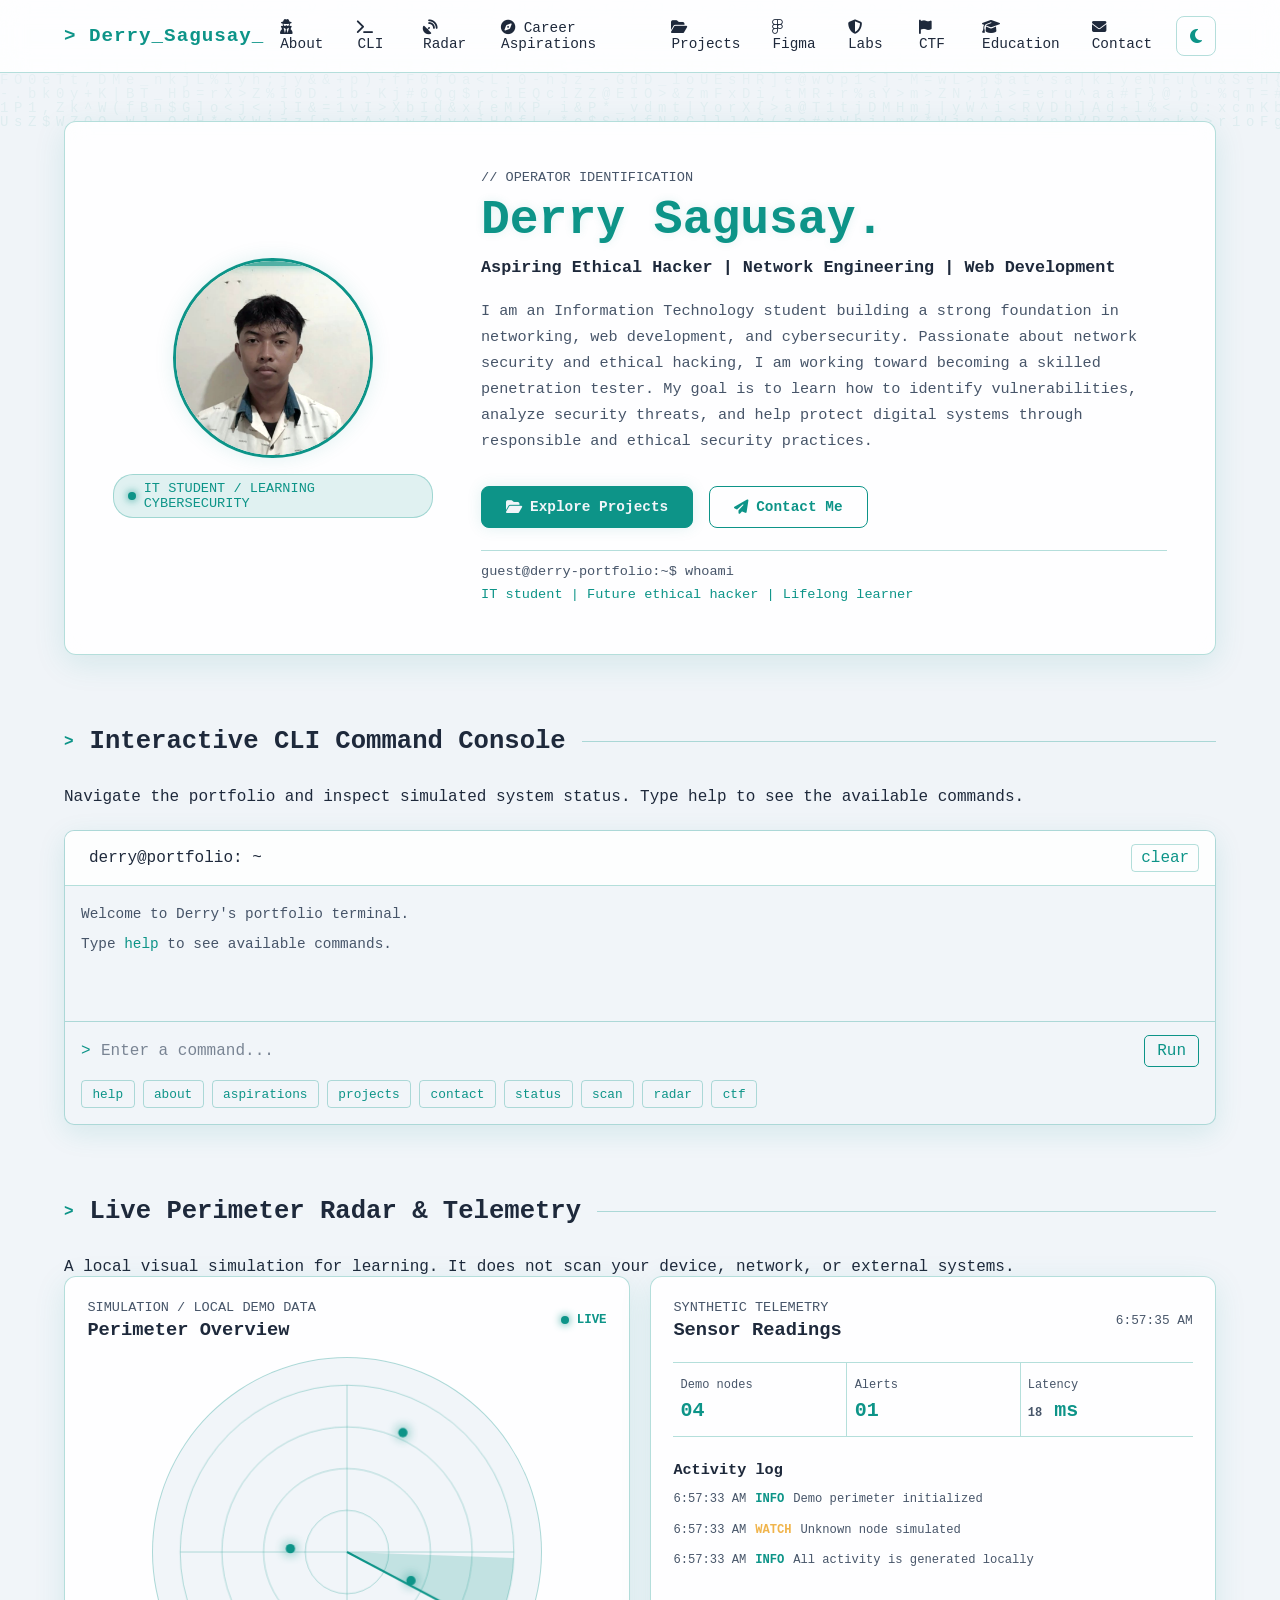
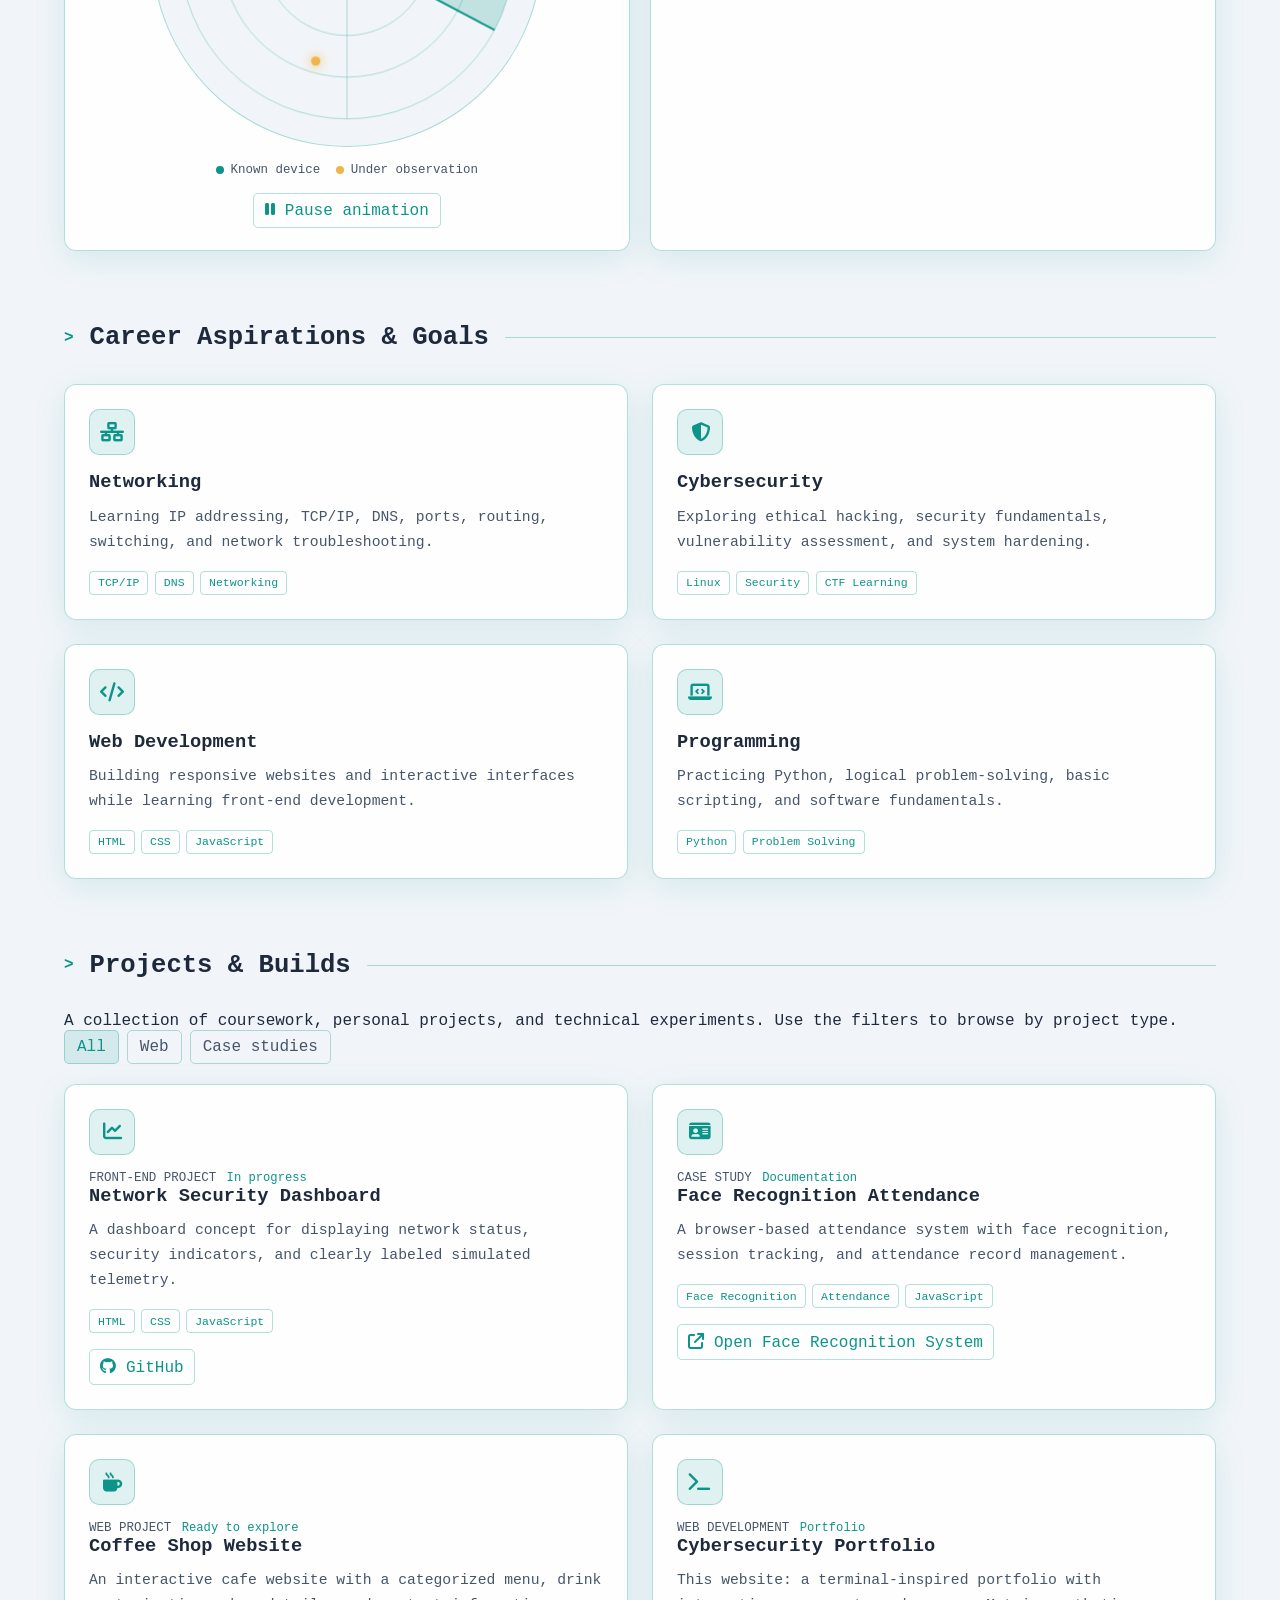
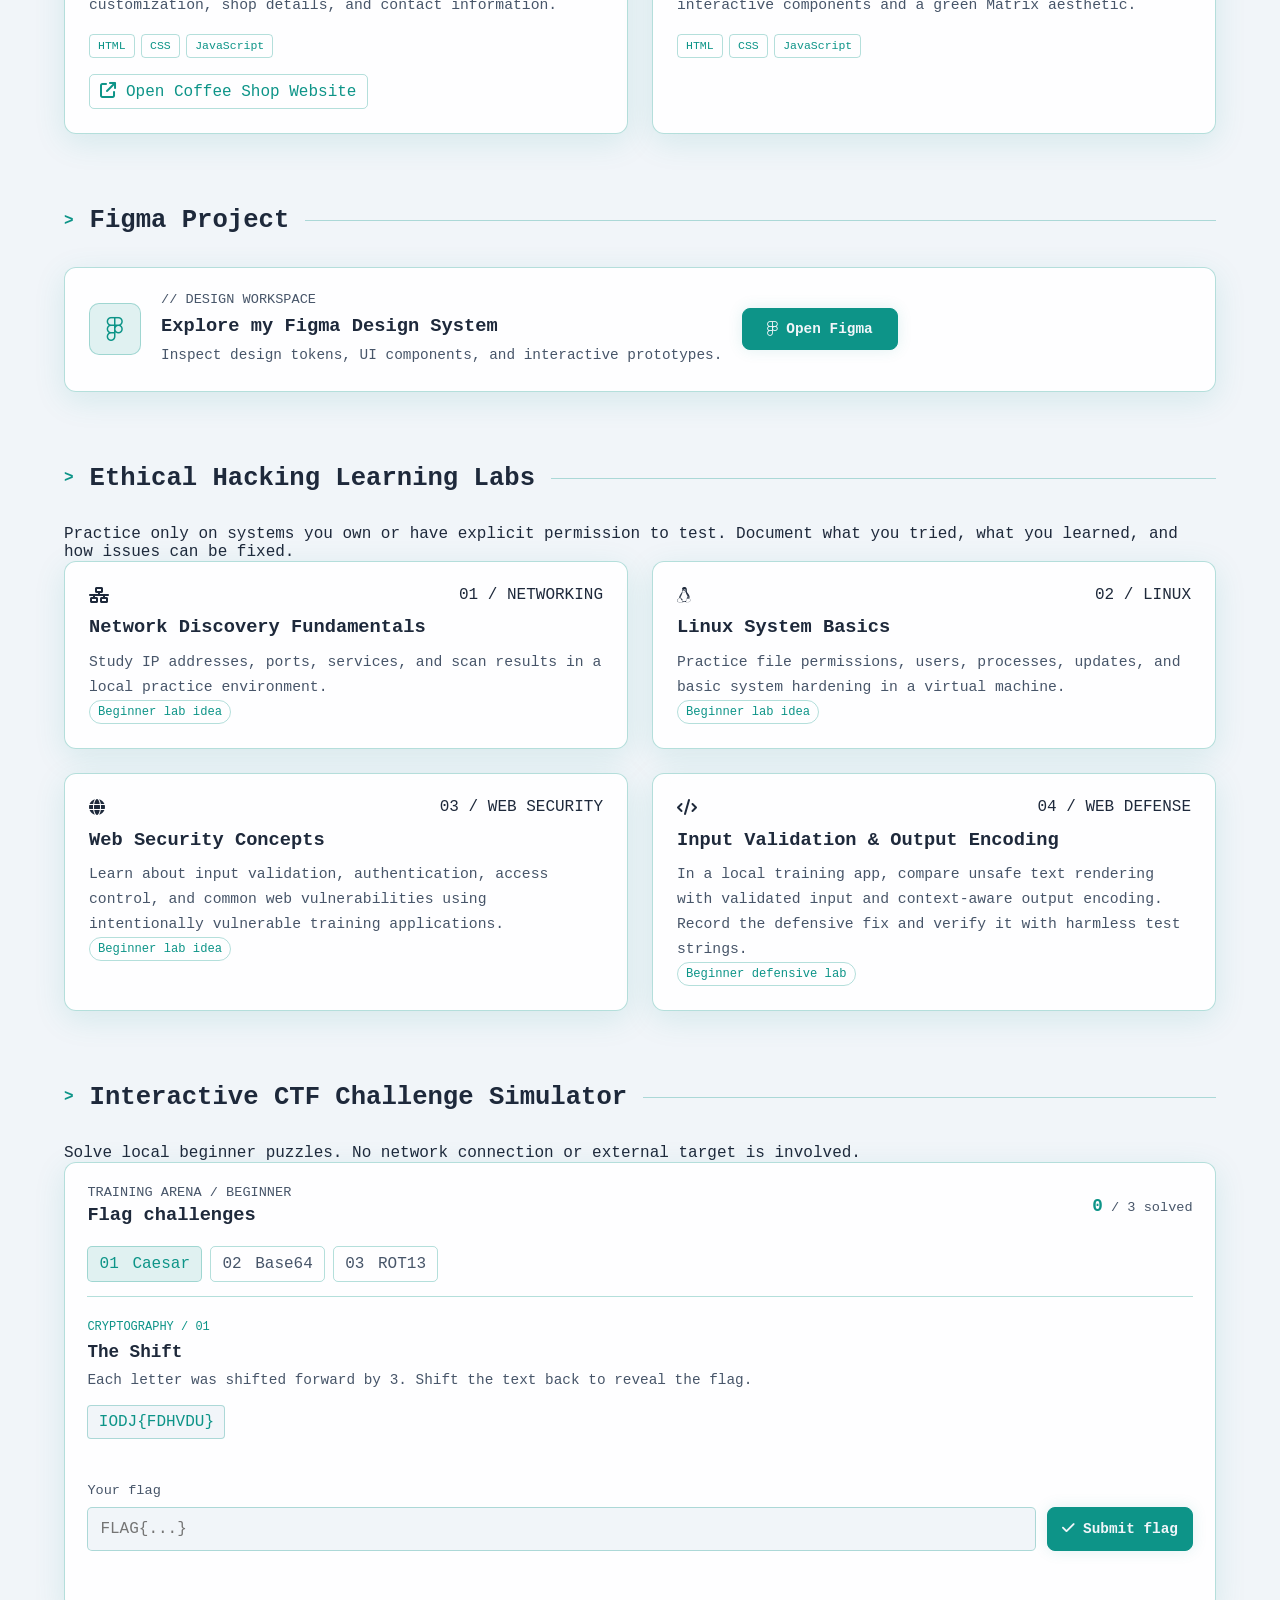
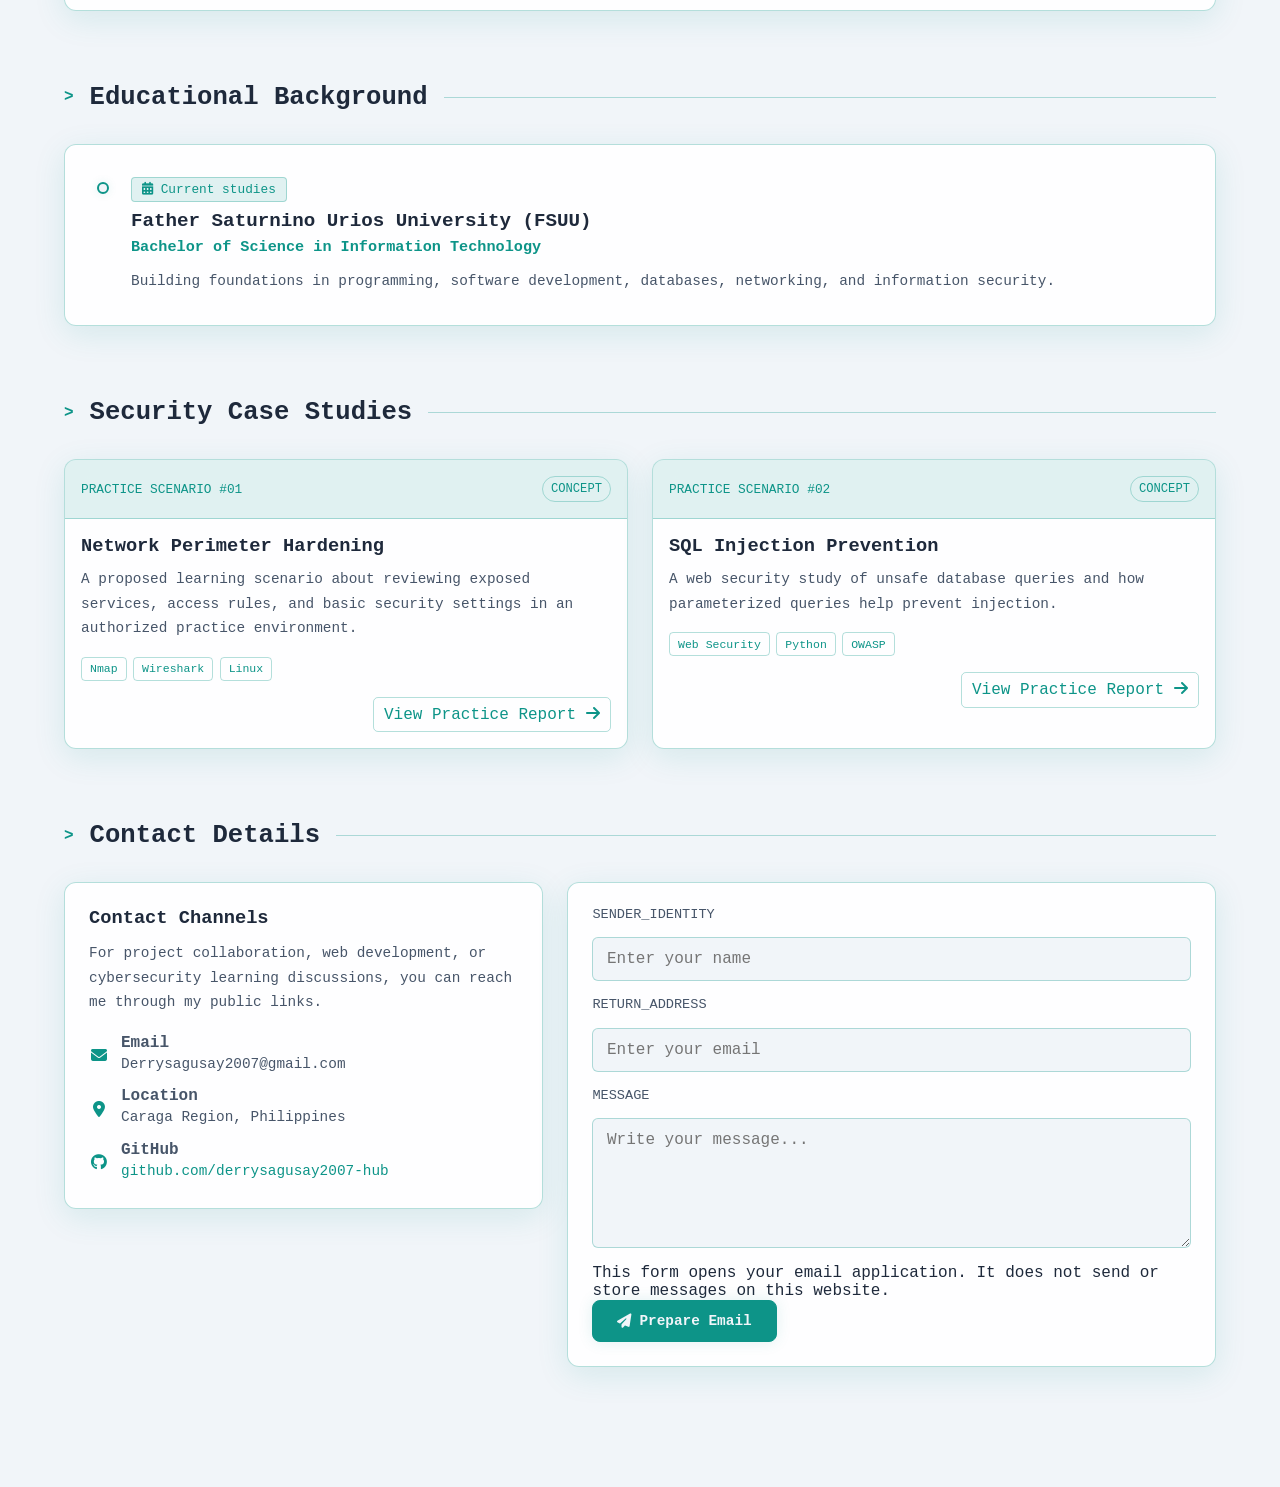
==== commit 61094341: "Update index.html" ====
--- a/index.html
+++ b/index.html
@@ -425,19 +425,21 @@
             </div>
 
             <div class="figma-panel glass-panel">
-                <div class="figma-mark" aria-hidden="true">
-                    <i class="fa-brands fa-figma"></i>
-                </div>
-                <div>
-                    <span class="sec-tag">// DESIGN WORKSPACE</span>
-                    <h3>Explore my Figma design</h3>
-                    <p>View the project prototype and design work in Figma.</p>
-                </div>
-                <a class="cyber-btn primary" href="https://www.figma.com/" target="_blank" rel="noopener noreferrer">
-                    <i class="fa-solid fa-arrow-up-right-from-square"></i>
-                    Open Figma
-                </a>
-            </div>
+    <div class="figma-mark" aria-hidden="true">
+        <i class="fa-brands fa-figma"></i>
+    </div>
+    <div>
+        <span class="sec-tag">// DESIGN WORKSPACE</span>
+        <h3>Explore my Figma Design System</h3>
+        <p>Inspect design tokens, UI components, and interactive prototypes.</p>
+    </div>
+    <div class="hero-buttons">
+        <!-- PRIMARY LINK TO CANVAS DESIGN FILE -->
+        <a class="cyber-btn primary" href="https://www.figma.com/design/df82RK3zIRqXrk9Lu7r33x/Untitled?node-id=1-13&t=uF7Q8dydpoLrNE2w-1" target="_blank" rel="noopener noreferrer">
+            <i class="fa-brands fa-figma"></i> Open Figma
+        </a>
+    </div>
+</div>
         </section>
 
         <!-- ETHICAL HACKING LABS -->
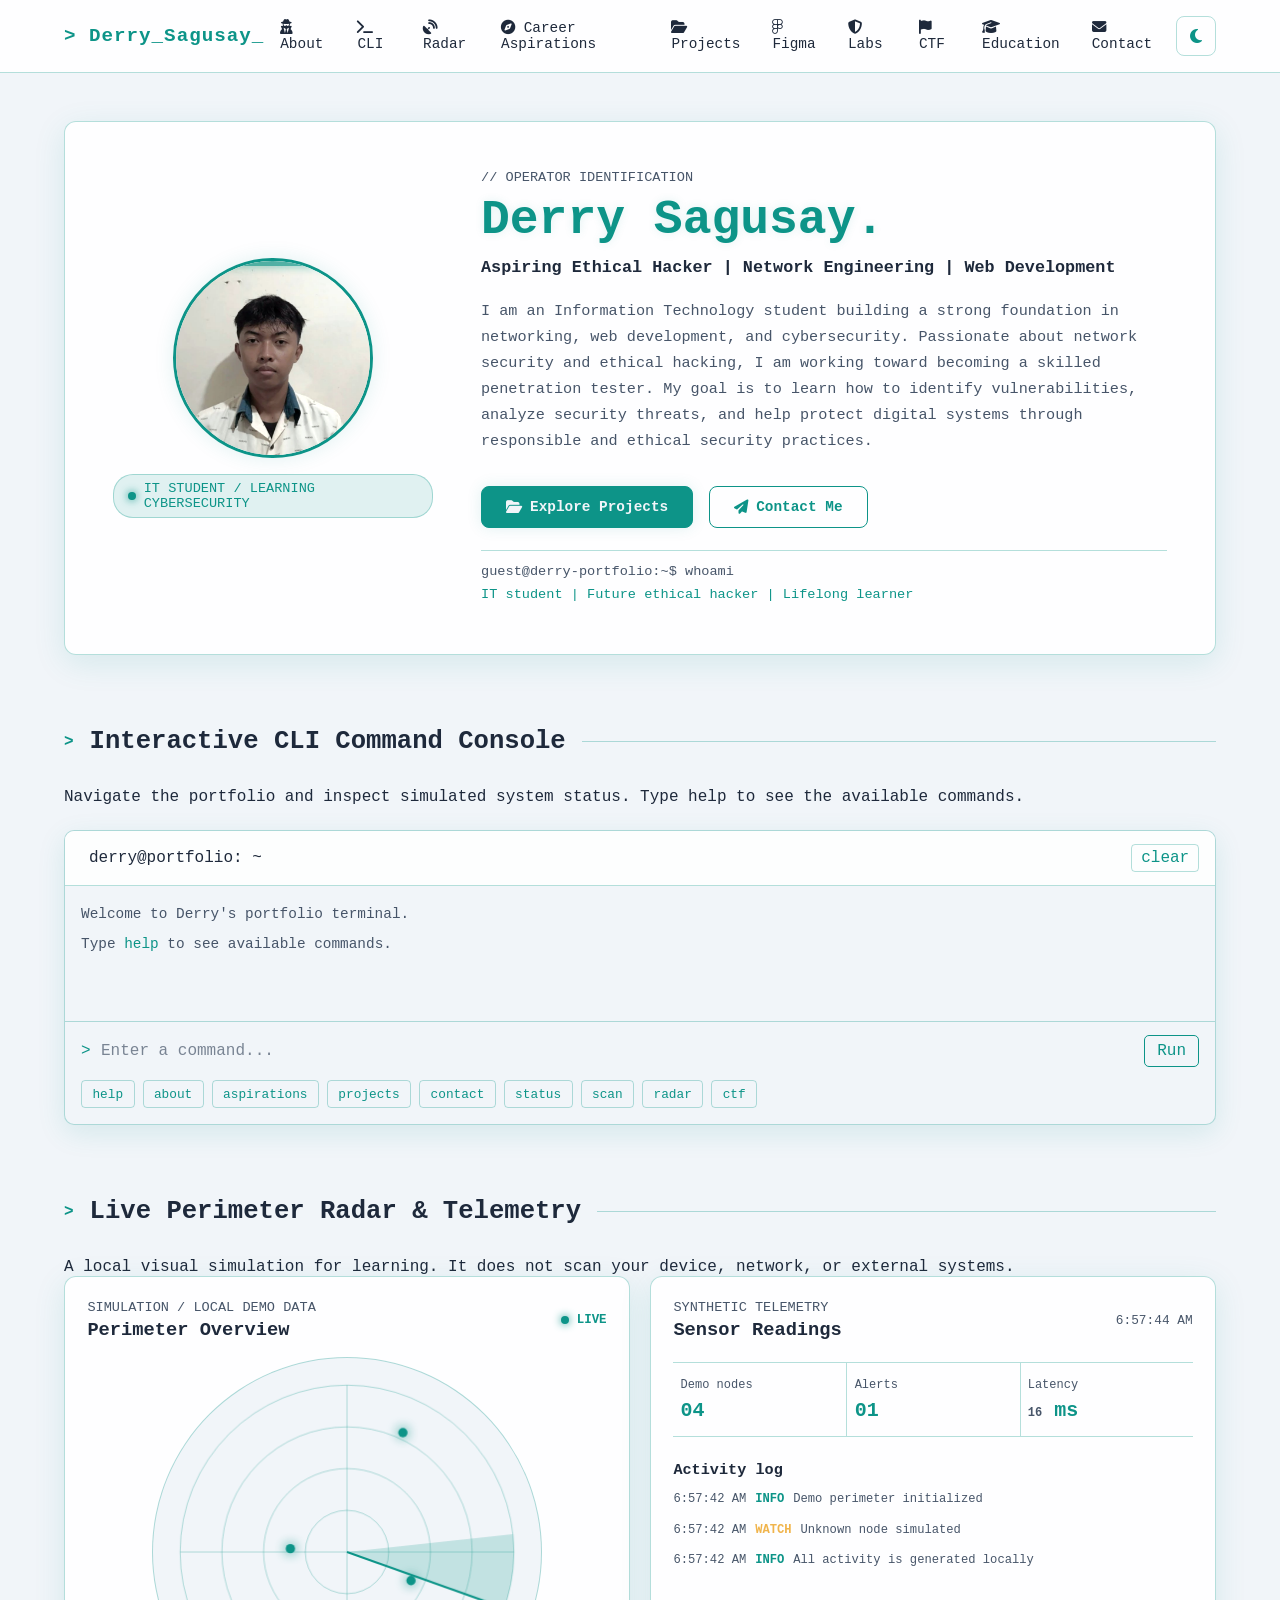
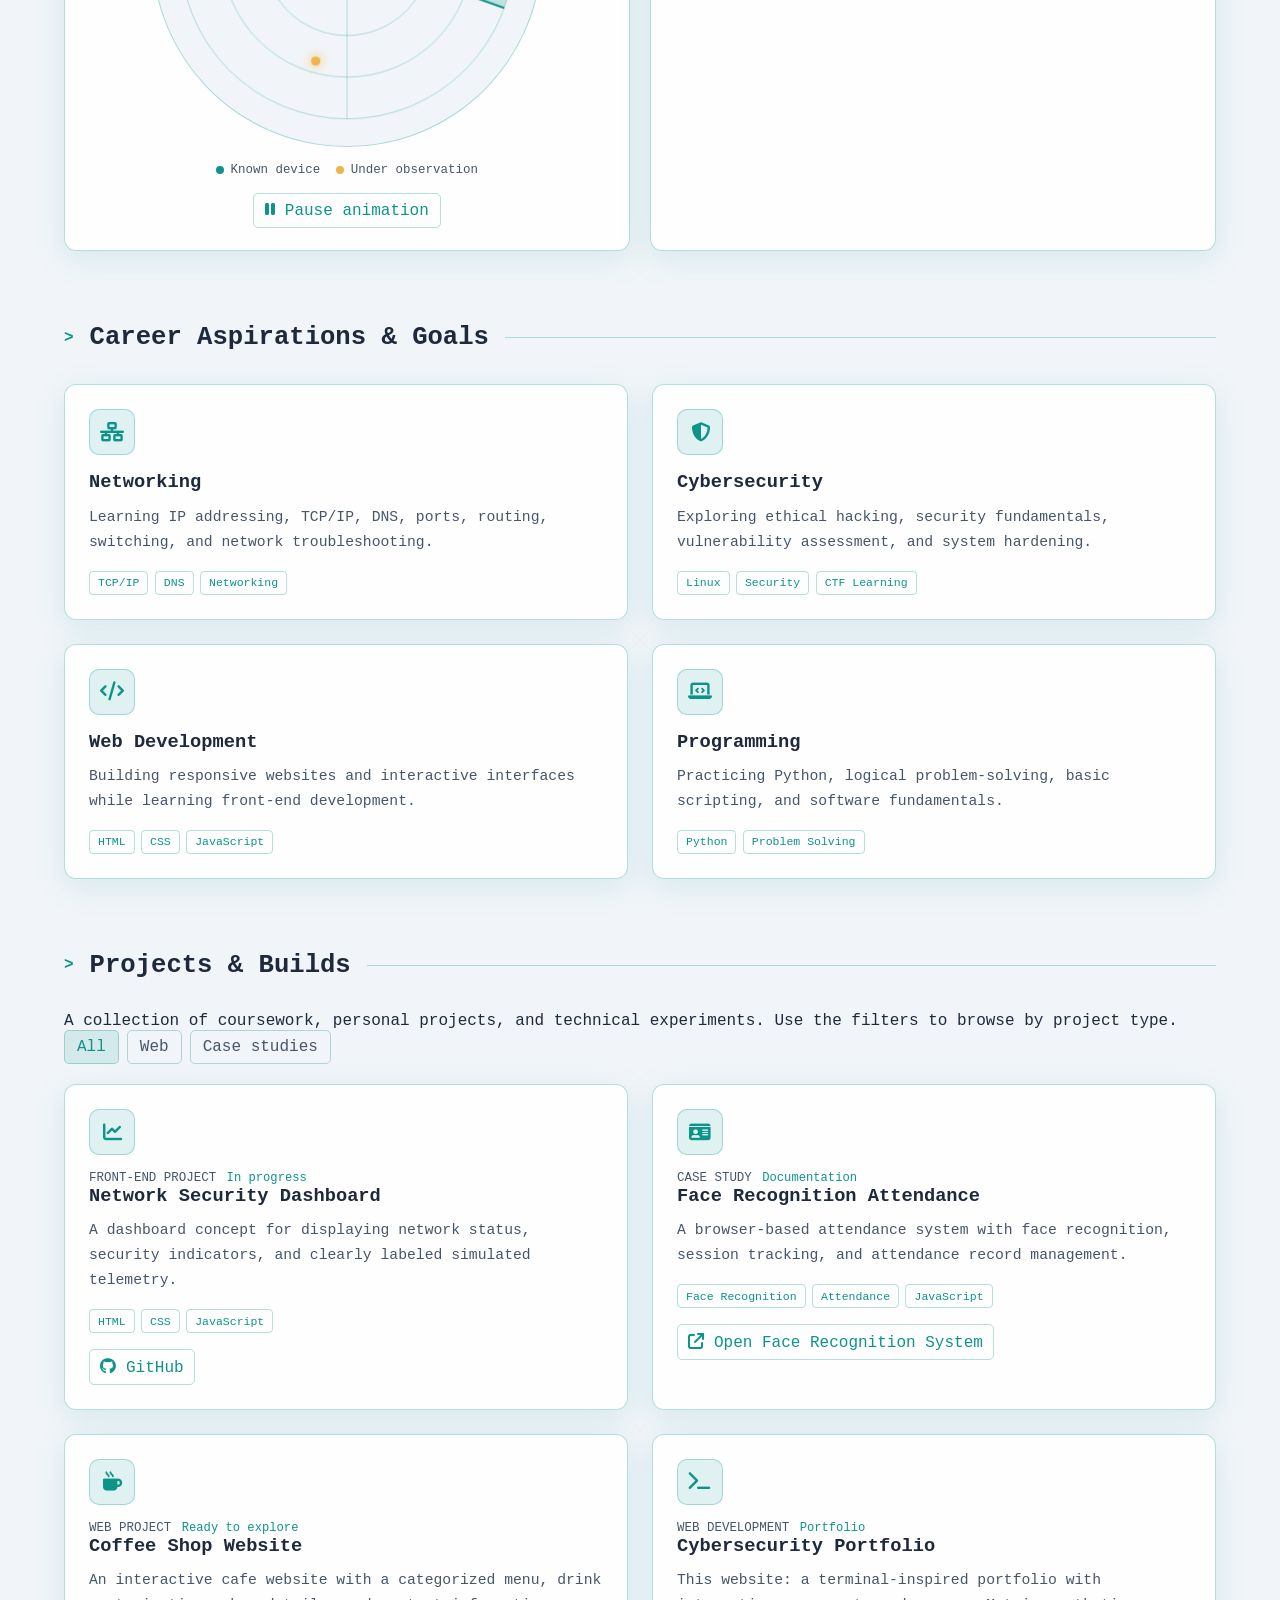
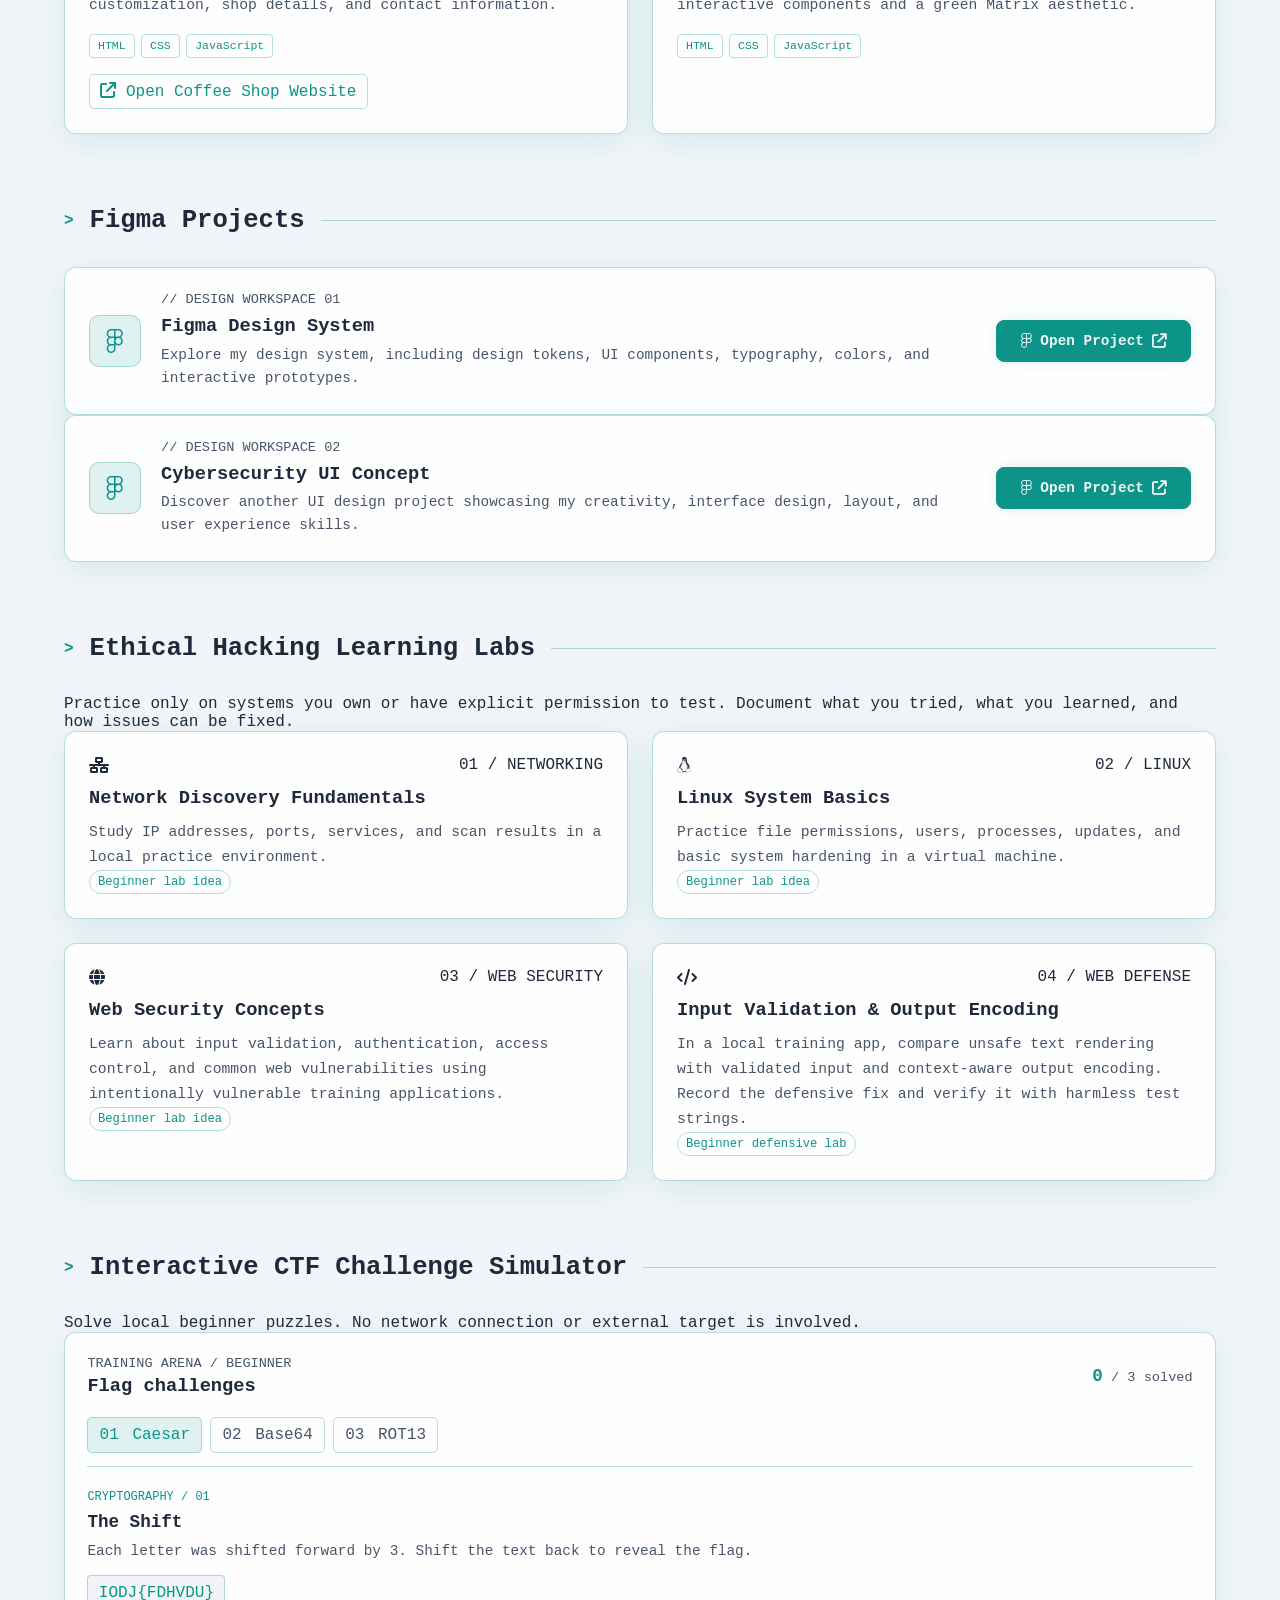
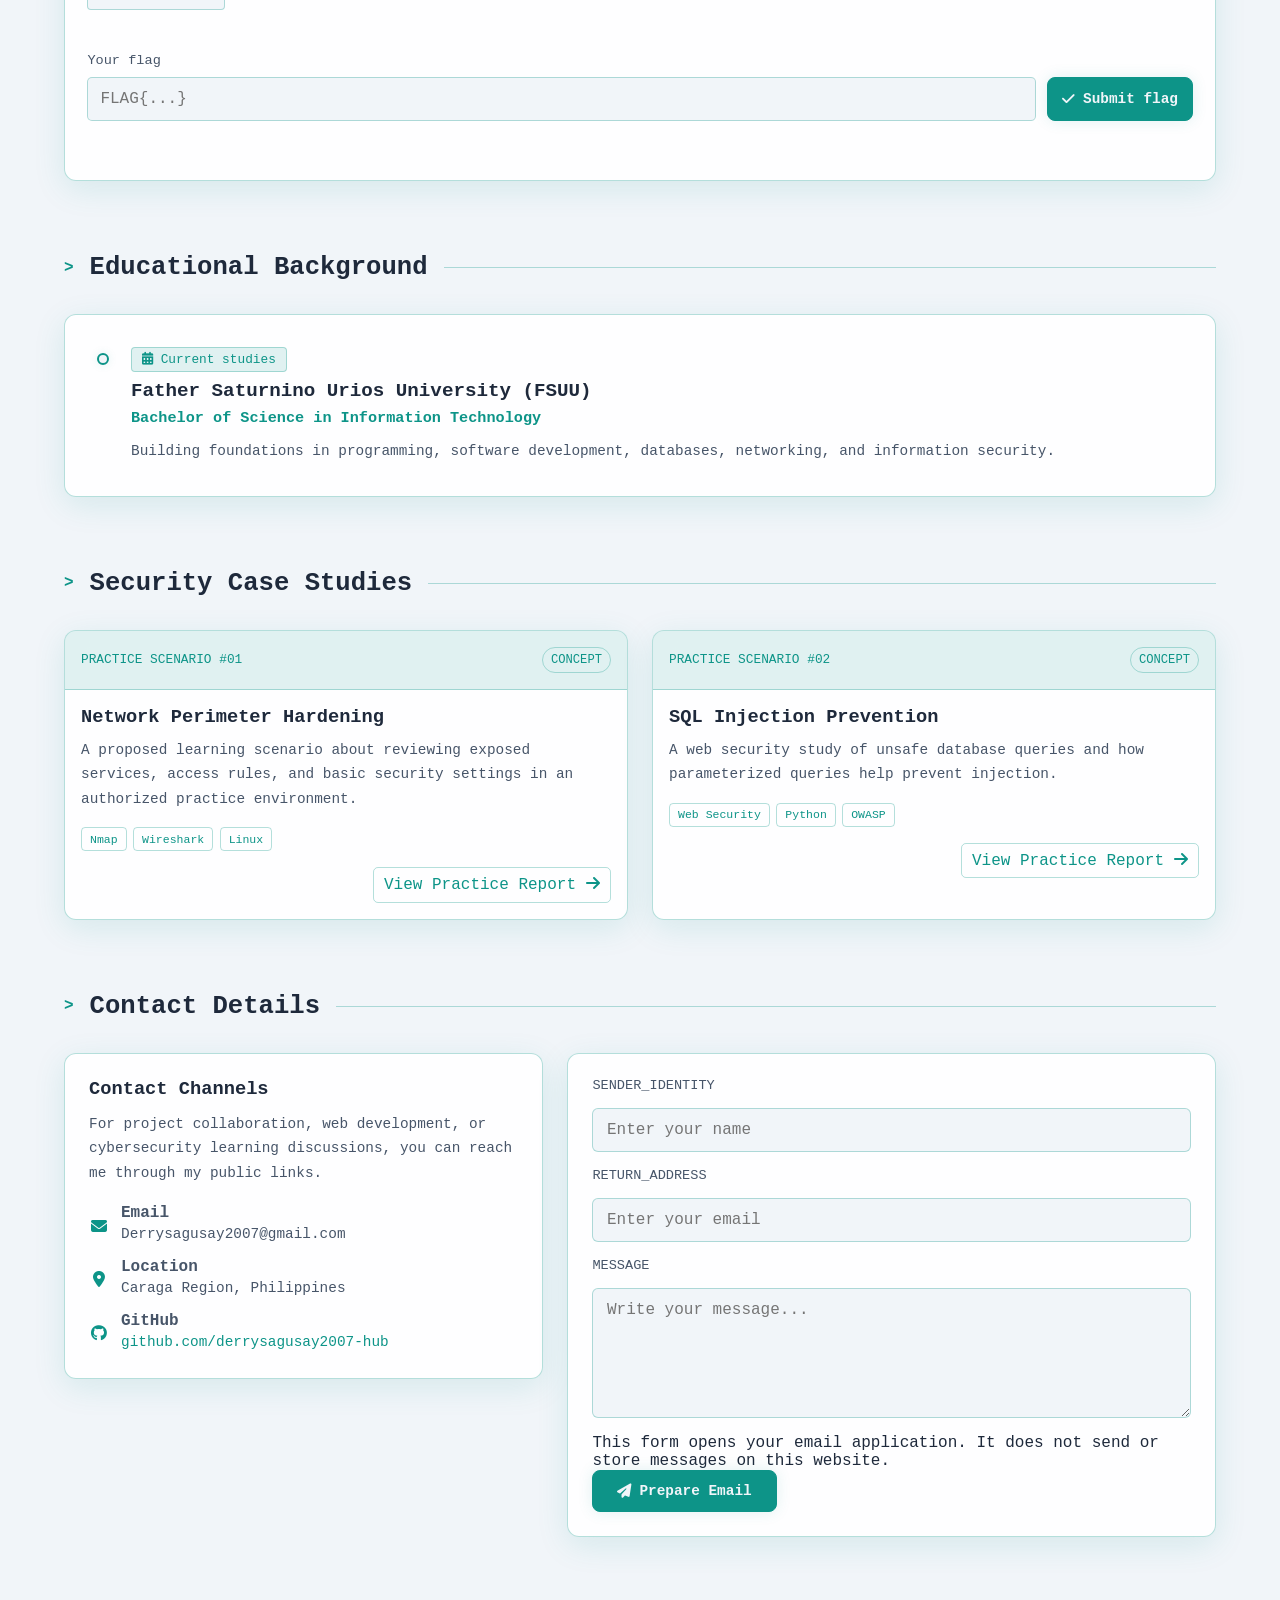
==== commit 3df5336d: "Update index.html" ====
--- a/index.html
+++ b/index.html
@@ -416,30 +416,75 @@
             </div>
         </section>
 
-        <!-- FIGMA PROJECT -->
-        <section id="figma" class="section-block">
-            <div class="section-header">
-                <span class="terminal-prompt">&gt;</span>
-                <h2>Figma Project</h2>
-                <div class="header-line"></div>
-            </div>
-
-            <div class="figma-panel glass-panel">
-    <div class="figma-mark" aria-hidden="true">
-        <i class="fa-brands fa-figma"></i>
+       <!-- FIGMA PROJECTS -->
+<section id="figma" class="section-block">
+    <div class="section-header">
+        <span class="terminal-prompt">&gt;</span>
+        <h2>Figma Projects</h2>
+        <div class="header-line"></div>
     </div>
-    <div>
-        <span class="sec-tag">// DESIGN WORKSPACE</span>
-        <h3>Explore my Figma Design System</h3>
-        <p>Inspect design tokens, UI components, and interactive prototypes.</p>
+
+    <div class="figma-projects-grid">
+
+        <!-- FIGMA PROJECT 1 -->
+        <div class="figma-panel glass-panel">
+            <div class="figma-mark" aria-hidden="true">
+                <i class="fa-brands fa-figma"></i>
+            </div>
+
+            <div class="figma-project-info">
+                <span class="sec-tag">// DESIGN WORKSPACE 01</span>
+                <h3>Figma Design System</h3>
+                <p>
+                    Explore my design system, including design tokens,
+                    UI components, typography, colors, and interactive prototypes.
+                </p>
+            </div>
+
+            <div class="hero-buttons">
+                <a
+                    class="cyber-btn primary"
+                    href="https://www.figma.com/design/df82RK3zIRqXrk9Lu7r33x/Untitled?node-id=0-1&t=F4iUxEyKLFIk0EiZ-1"
+                    target="_blank"
+                    rel="noopener noreferrer"
+                >
+                    <i class="fa-brands fa-figma"></i>
+                    Open Project
+                    <i class="fa-solid fa-arrow-up-right-from-square"></i>
+                </a>
+            </div>
+        </div>
+
+        <!-- FIGMA PROJECT 2 -->
+        <div class="figma-panel glass-panel">
+            <div class="figma-mark" aria-hidden="true">
+                <i class="fa-brands fa-figma"></i>
+            </div>
+
+            <div class="figma-project-info">
+                <span class="sec-tag">// DESIGN WORKSPACE 02</span>
+                <h3>Cybersecurity UI Concept</h3>
+                <p>
+                    Discover another UI design project showcasing my
+                    creativity, interface design, layout, and user experience skills.
+                </p>
+            </div>
+
+            <div class="hero-buttons">
+                <a
+                    class="cyber-btn primary"
+                    href="https://www.figma.com/design/bN36f4y7RfNAPAvPRn4RAo/Untitled?node-id=0-1&t=VMiuwwi5mcENm7Bv-1"
+                    target="_blank"
+                    rel="noopener noreferrer"
+                >
+                    <i class="fa-brands fa-figma"></i>
+                    Open Project
+                    <i class="fa-solid fa-arrow-up-right-from-square"></i>
+                </a>
+            </div>
+        </div>
+
     </div>
-    <div class="hero-buttons">
-        <!-- PRIMARY LINK TO CANVAS DESIGN FILE -->
-        <a class="cyber-btn primary" href="https://www.figma.com/design/df82RK3zIRqXrk9Lu7r33x/Untitled?node-id=1-13&t=uF7Q8dydpoLrNE2w-1" target="_blank" rel="noopener noreferrer">
-            <i class="fa-brands fa-figma"></i> Open Figma
-        </a>
-    </div>
-</div>
         </section>
 
         <!-- ETHICAL HACKING LABS -->
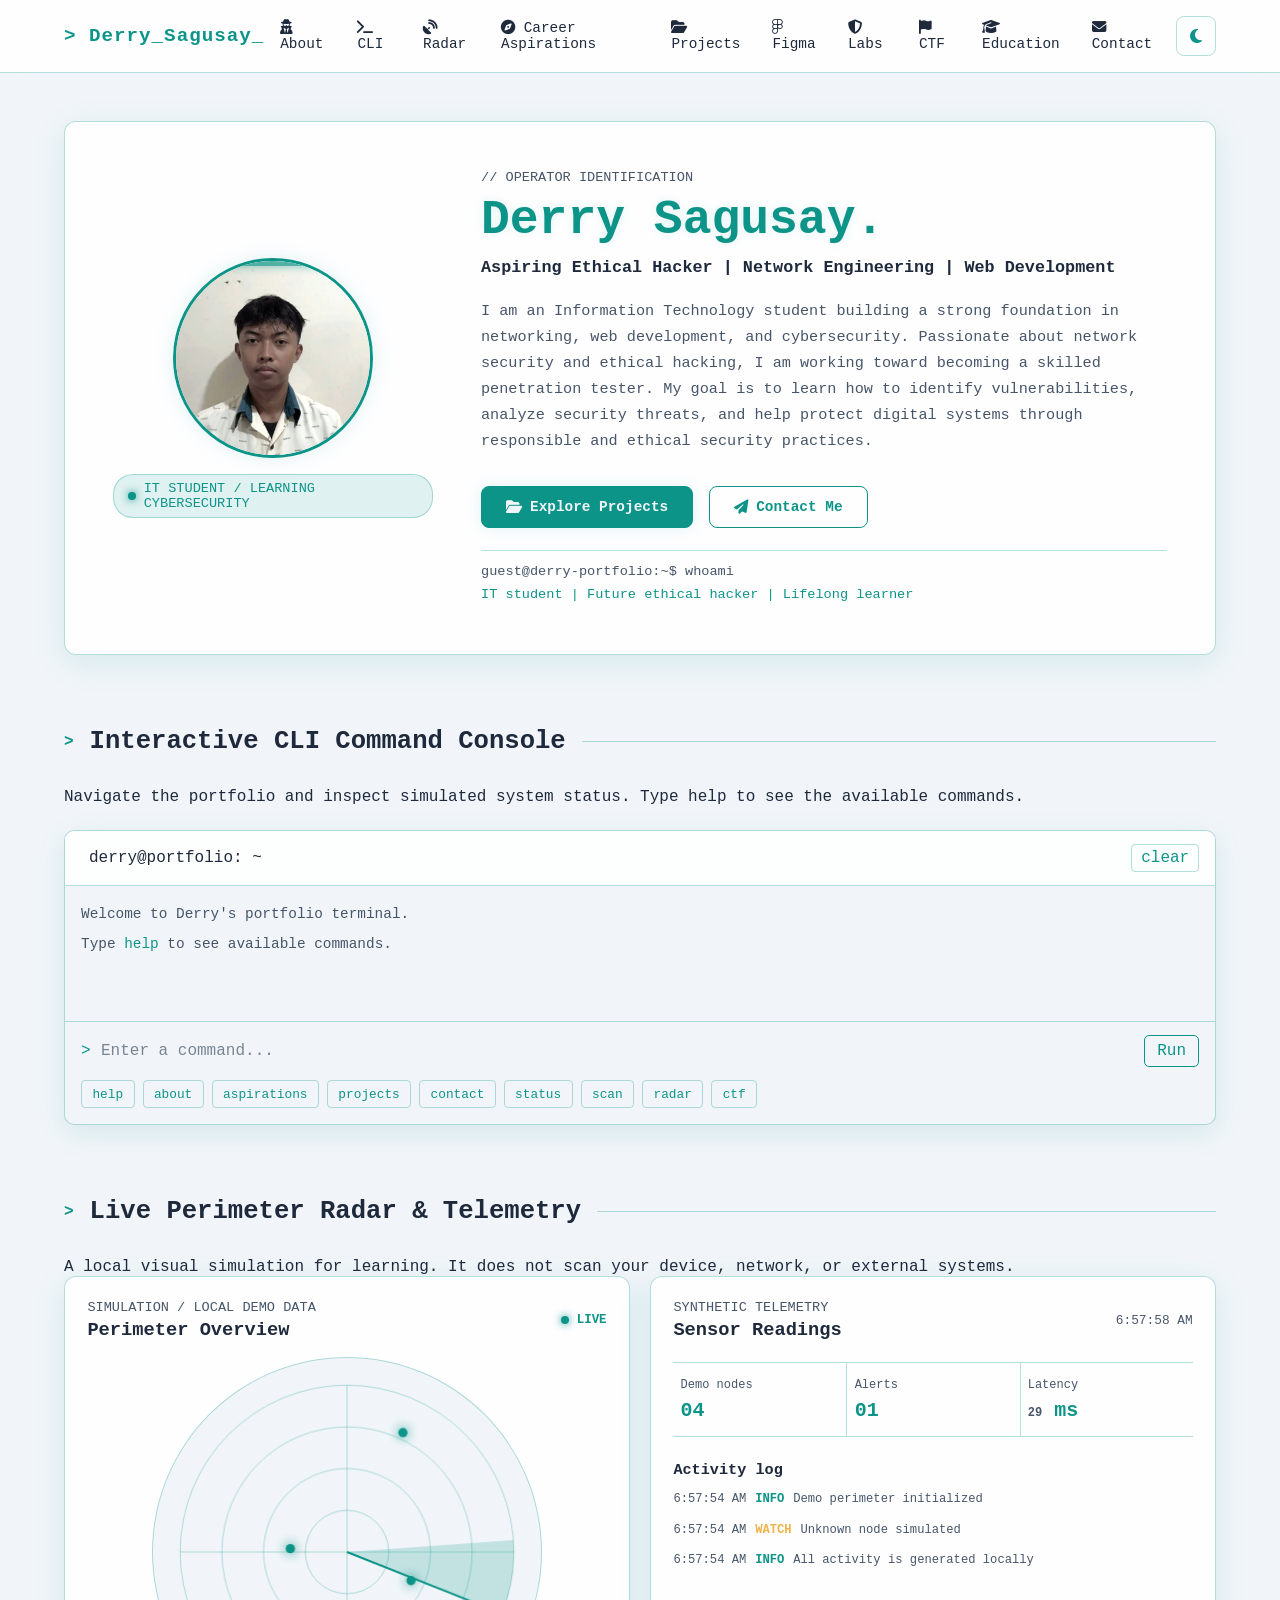
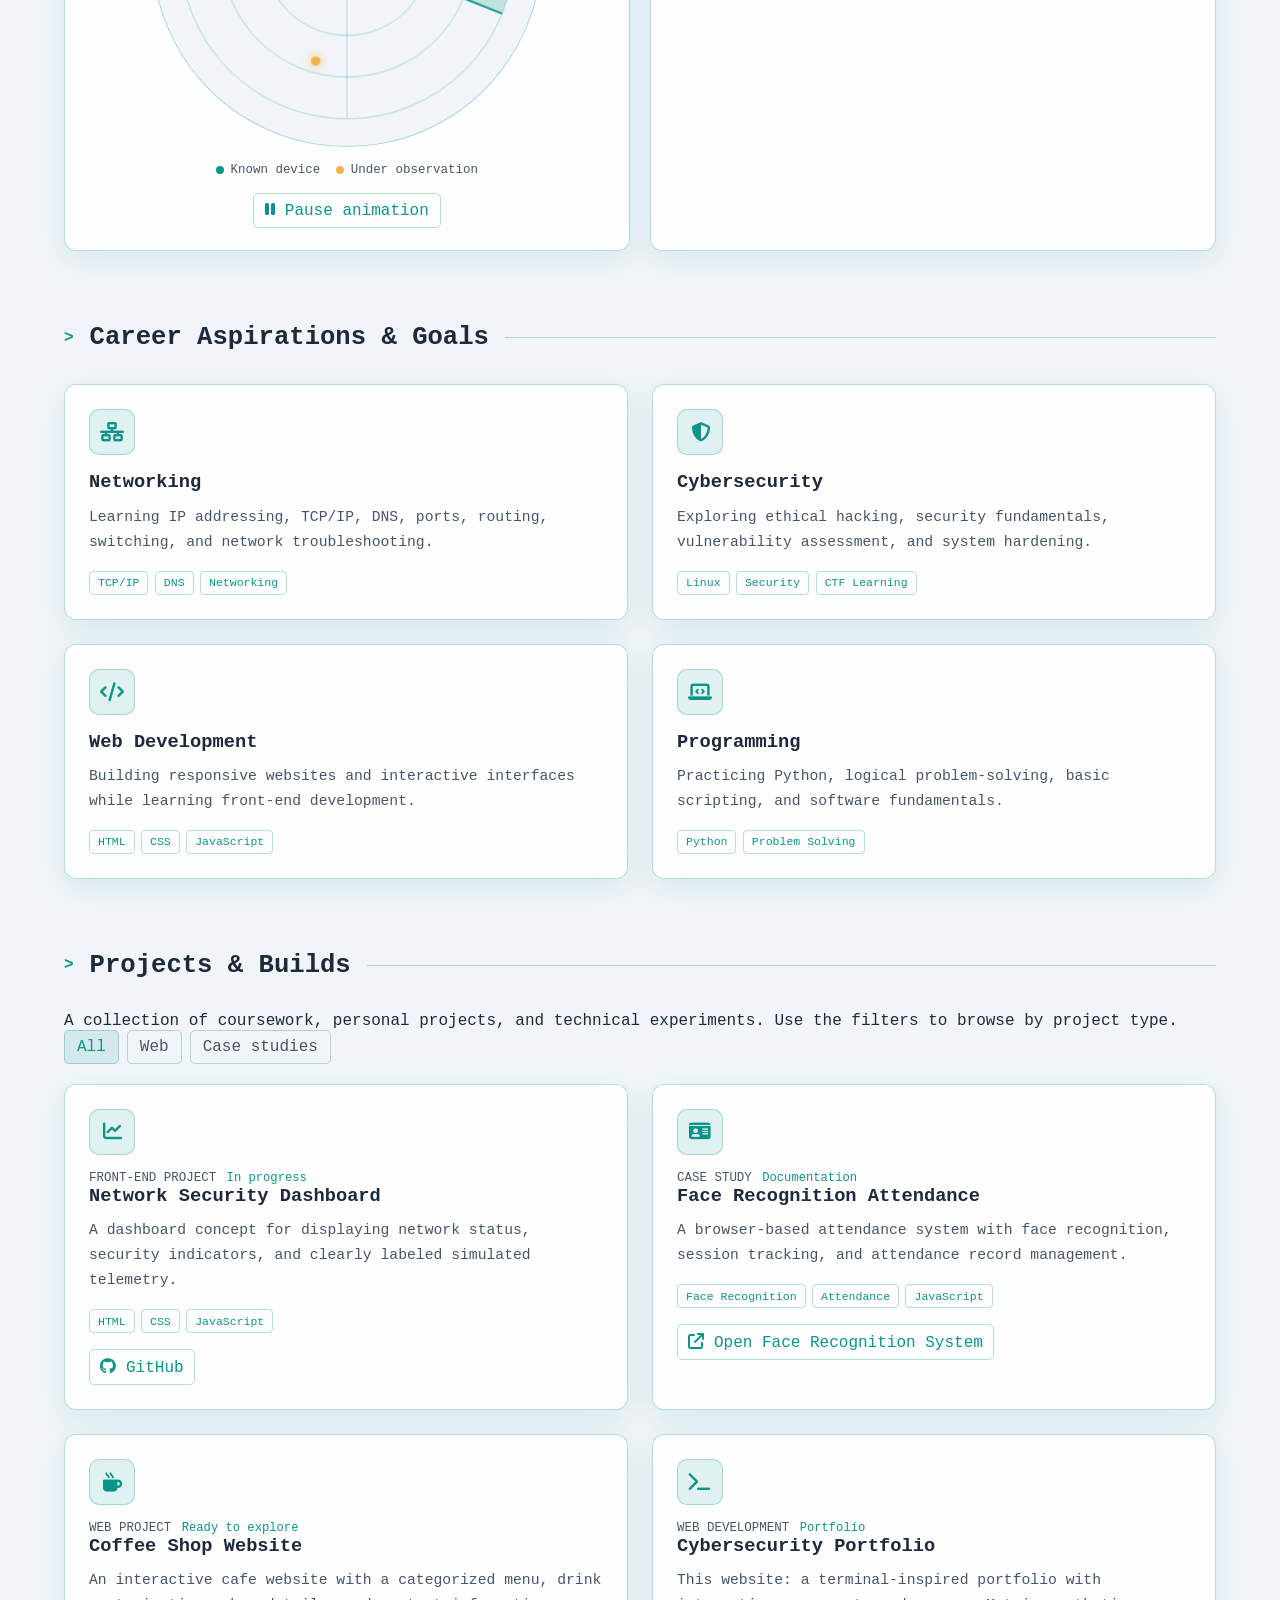
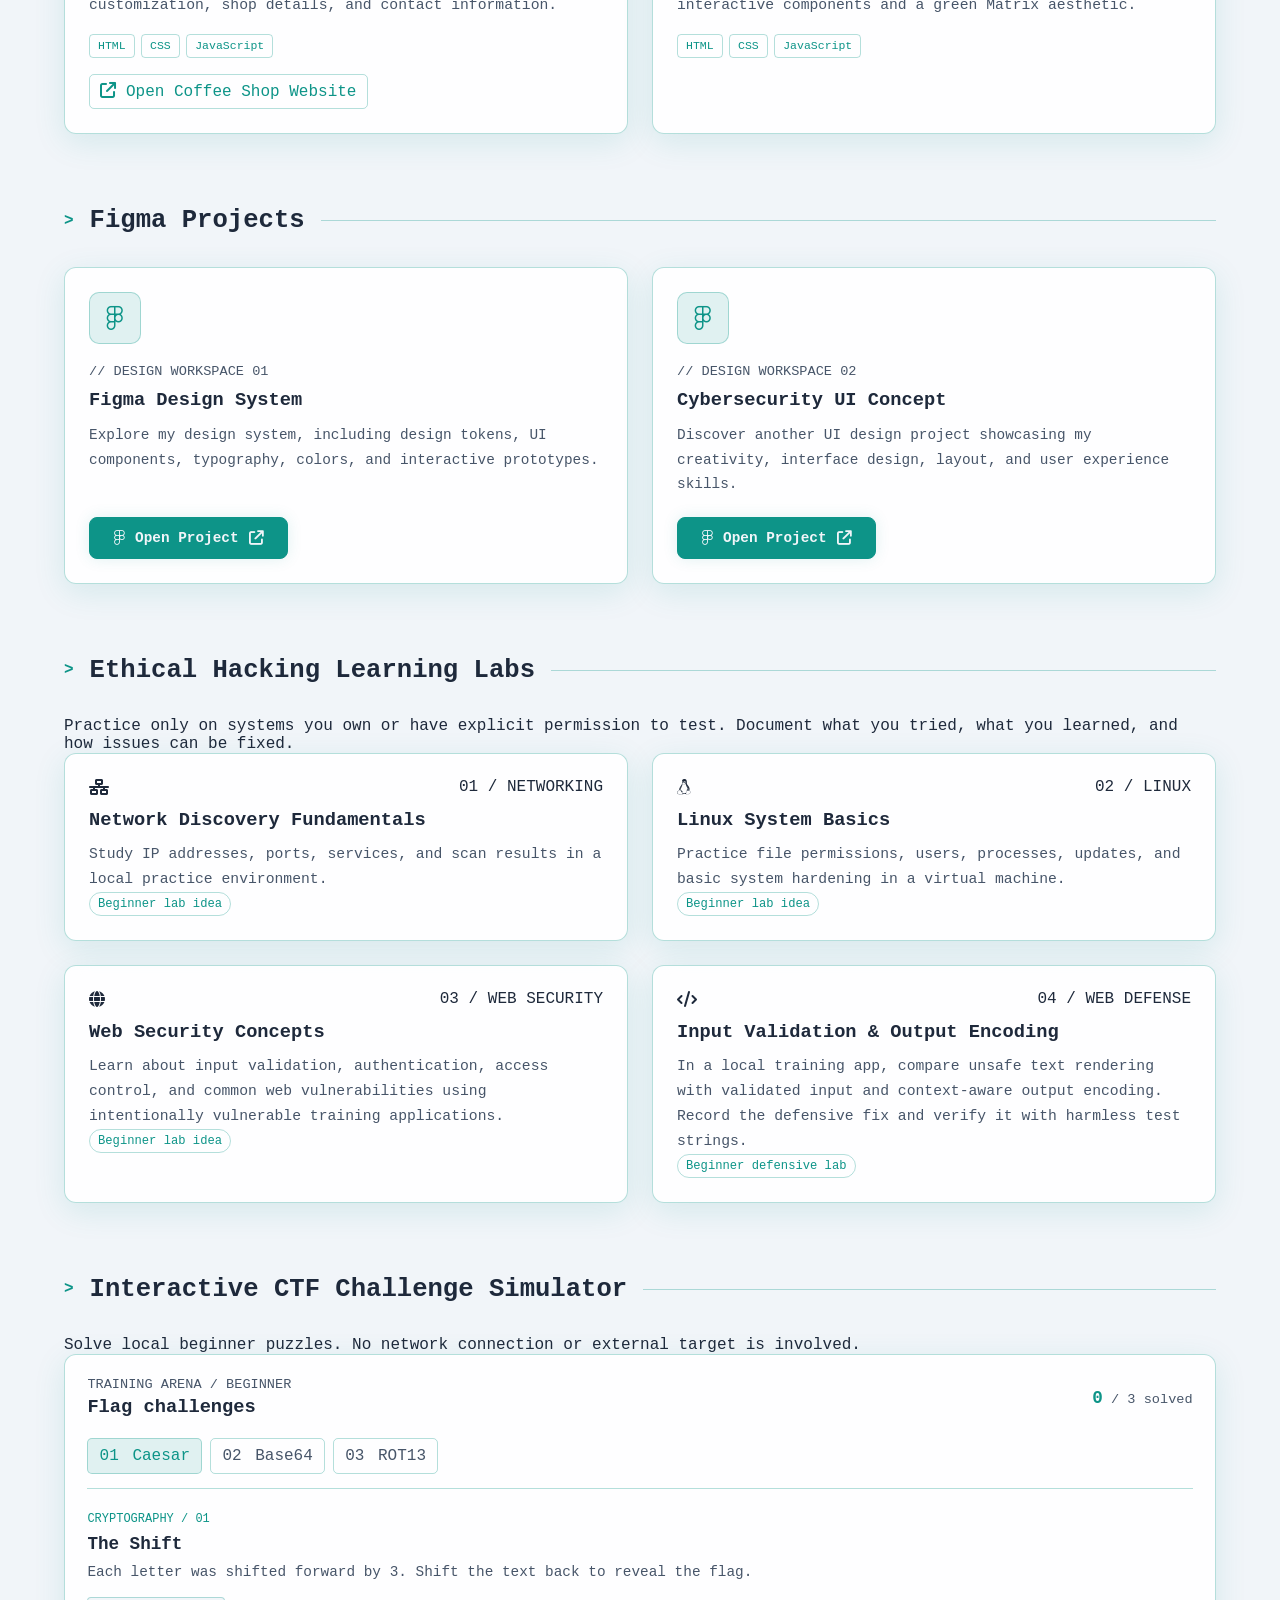
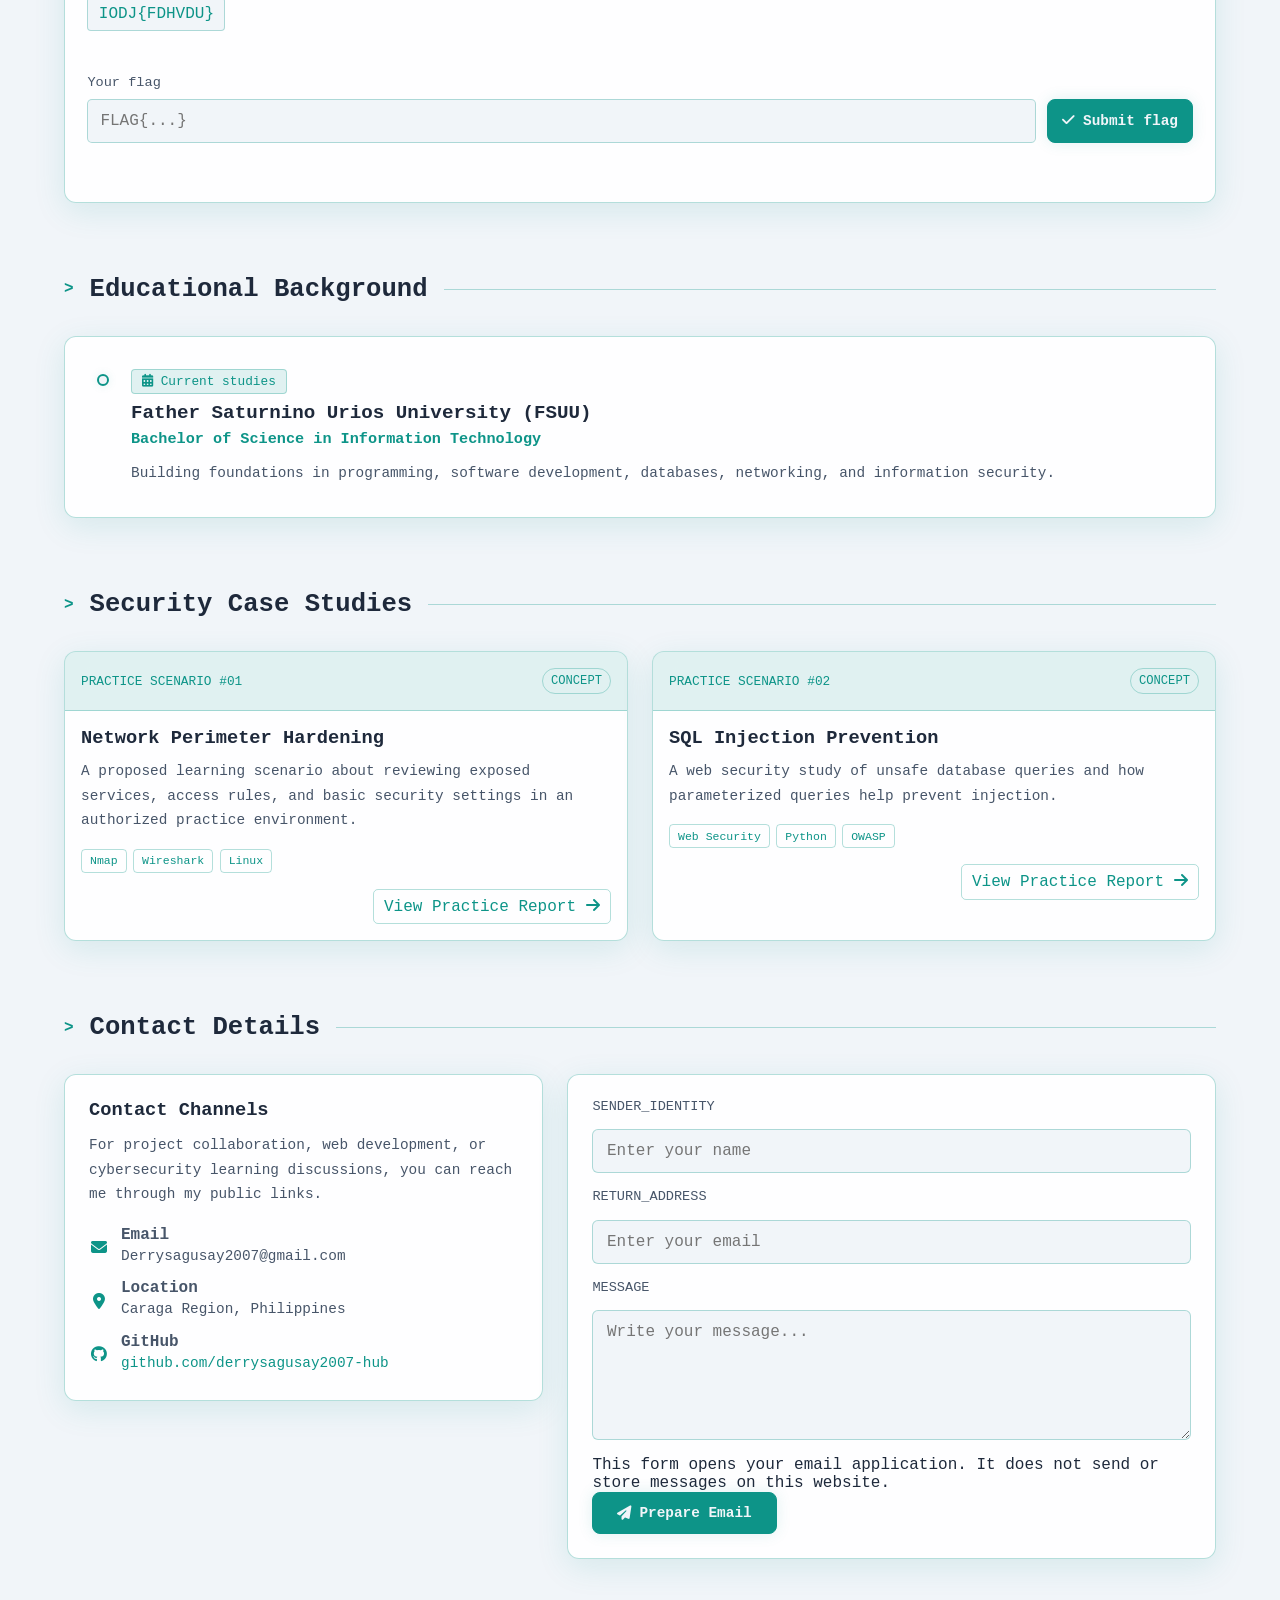
==== commit 3e3d1511: "Update index.html" ====
--- a/index.html
+++ b/index.html
@@ -444,7 +444,7 @@
             <div class="hero-buttons">
                 <a
                     class="cyber-btn primary"
-                    href="https://www.figma.com/design/df82RK3zIRqXrk9Lu7r33x/Untitled?node-id=0-1&t=F4iUxEyKLFIk0EiZ-1"
+                    href="https://www.figma.com/design/df82RK3zIRqXrk9Lu7r33x/Untitled?node-id=0-1&t=ttGBgMGKdD8Uq8Sp-1"
                     target="_blank"
                     rel="noopener noreferrer"
                 >
@@ -473,7 +473,7 @@
             <div class="hero-buttons">
                 <a
                     class="cyber-btn primary"
-                    href="https://www.figma.com/design/bN36f4y7RfNAPAvPRn4RAo/Untitled?node-id=0-1&t=VMiuwwi5mcENm7Bv-1"
+                    href="https://www.figma.com/design/bN36f4y7RfNAPAvPRn4RAo/Untitled?node-id=0-1&t=6AyXmMJ2HB1e6ASM-1"
                     target="_blank"
                     rel="noopener noreferrer"
                 >
--- a/main/style.css
+++ b/main/style.css
@@ -1638,4 +1638,73 @@
         animation-iteration-count: 1 !important;
         transition-duration: 0.01ms !important;
     }
-}+}
+
+
+/* =========================
+   FIGMA PROJECTS GRID
+   Added for the two-card Figma section
+========================= */
+
+.figma-projects-grid {
+    display: grid;
+    grid-template-columns: repeat(2, minmax(0, 1fr));
+    gap: 24px;
+    align-items: stretch;
+}
+
+.figma-projects-grid .figma-panel {
+    display: flex;
+    flex-direction: column;
+    align-items: flex-start;
+    gap: 20px;
+    height: 100%;
+    min-width: 0;
+    box-sizing: border-box;
+    transition:
+        transform 0.3s ease,
+        border-color 0.3s ease,
+        box-shadow 0.3s ease;
+}
+
+.figma-projects-grid .figma-panel:hover {
+    transform: translateY(-5px);
+    border-color: var(--text-primary);
+    box-shadow: 0 8px 28px var(--accent-glow);
+}
+
+.figma-project-info {
+    flex: 1;
+    width: 100%;
+    min-width: 0;
+}
+
+.figma-project-info h3 {
+    margin-top: 10px;
+    margin-bottom: 12px;
+}
+
+.figma-project-info p {
+    line-height: 1.7;
+}
+
+.figma-projects-grid .hero-buttons {
+    width: 100%;
+    margin-top: auto;
+}
+
+.figma-projects-grid .cyber-btn {
+    display: inline-flex;
+    align-items: center;
+    justify-content: center;
+    gap: 10px;
+    margin-left: 0;
+}
+
+/* Stack Figma cards on smaller screens */
+@media (max-width: 768px) {
+    .figma-projects-grid {
+        grid-template-columns: 1fr;
+        gap: 18px;
+    }
+}
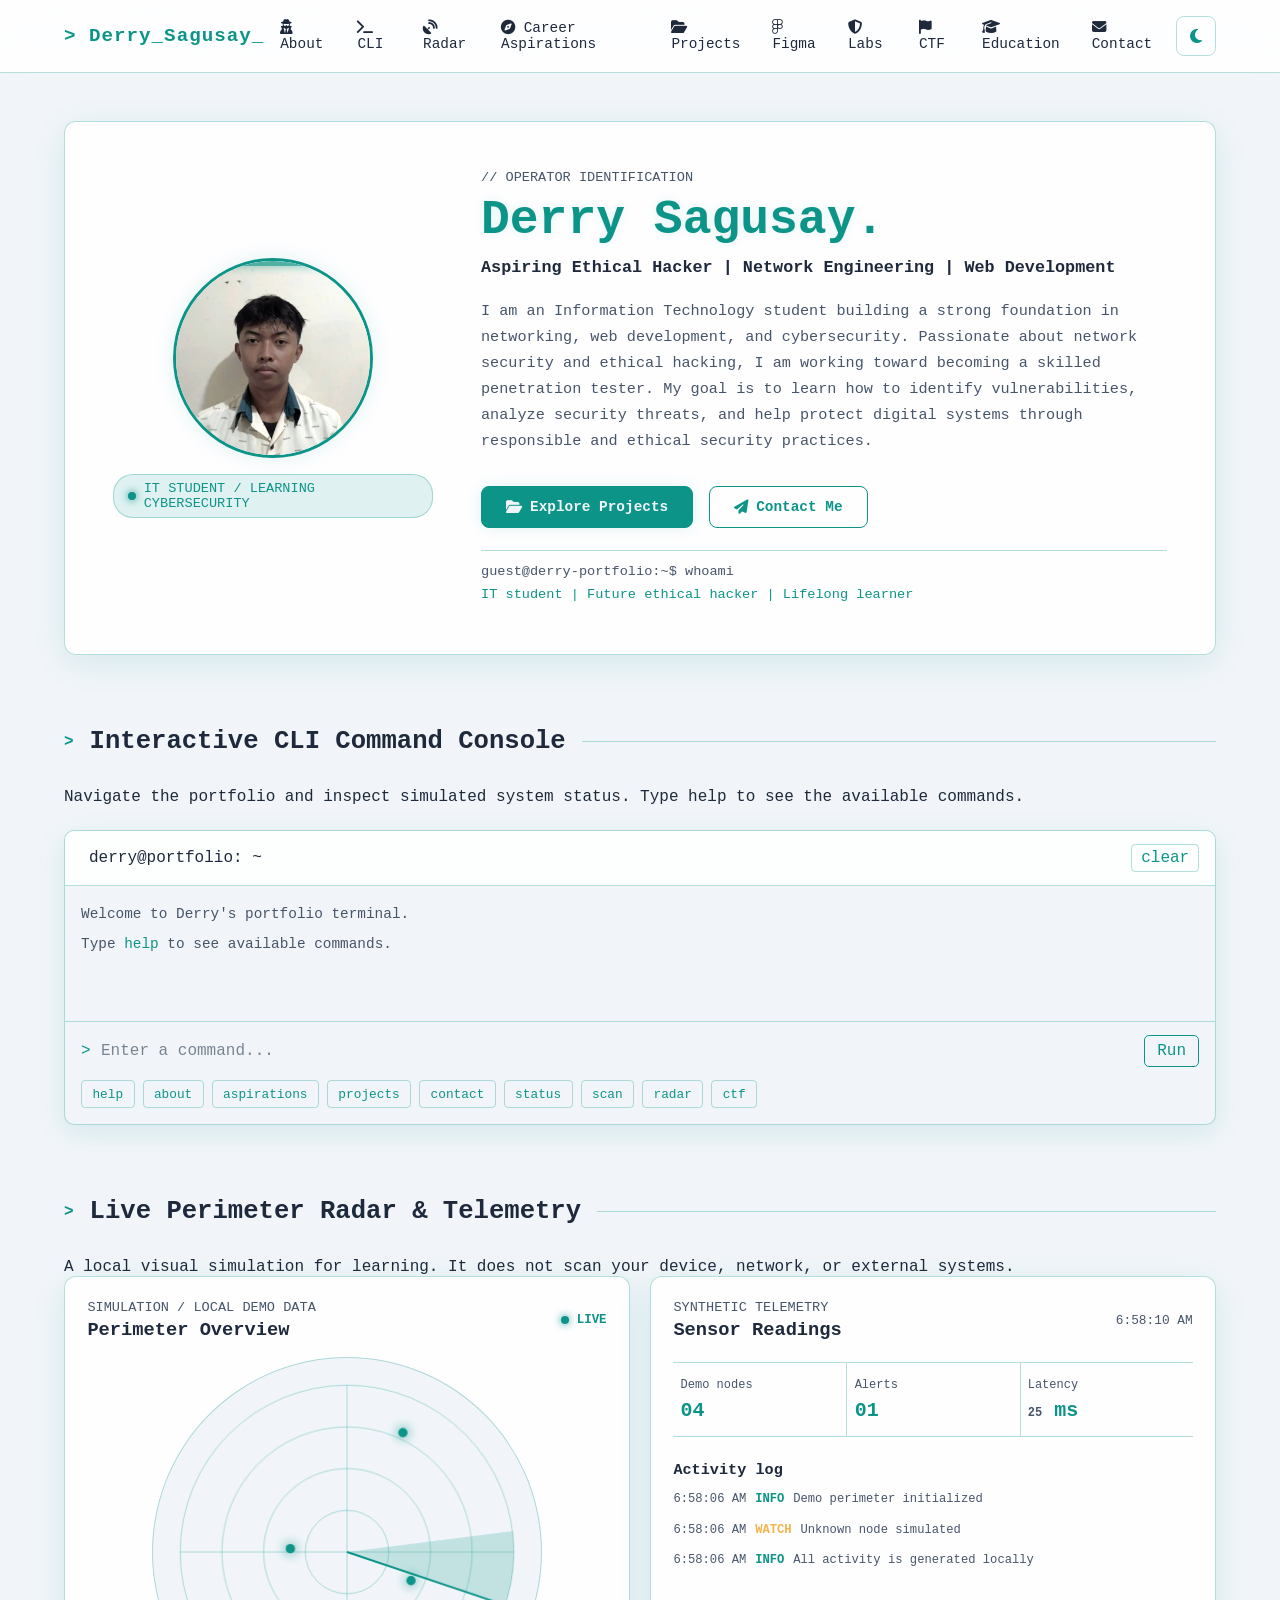
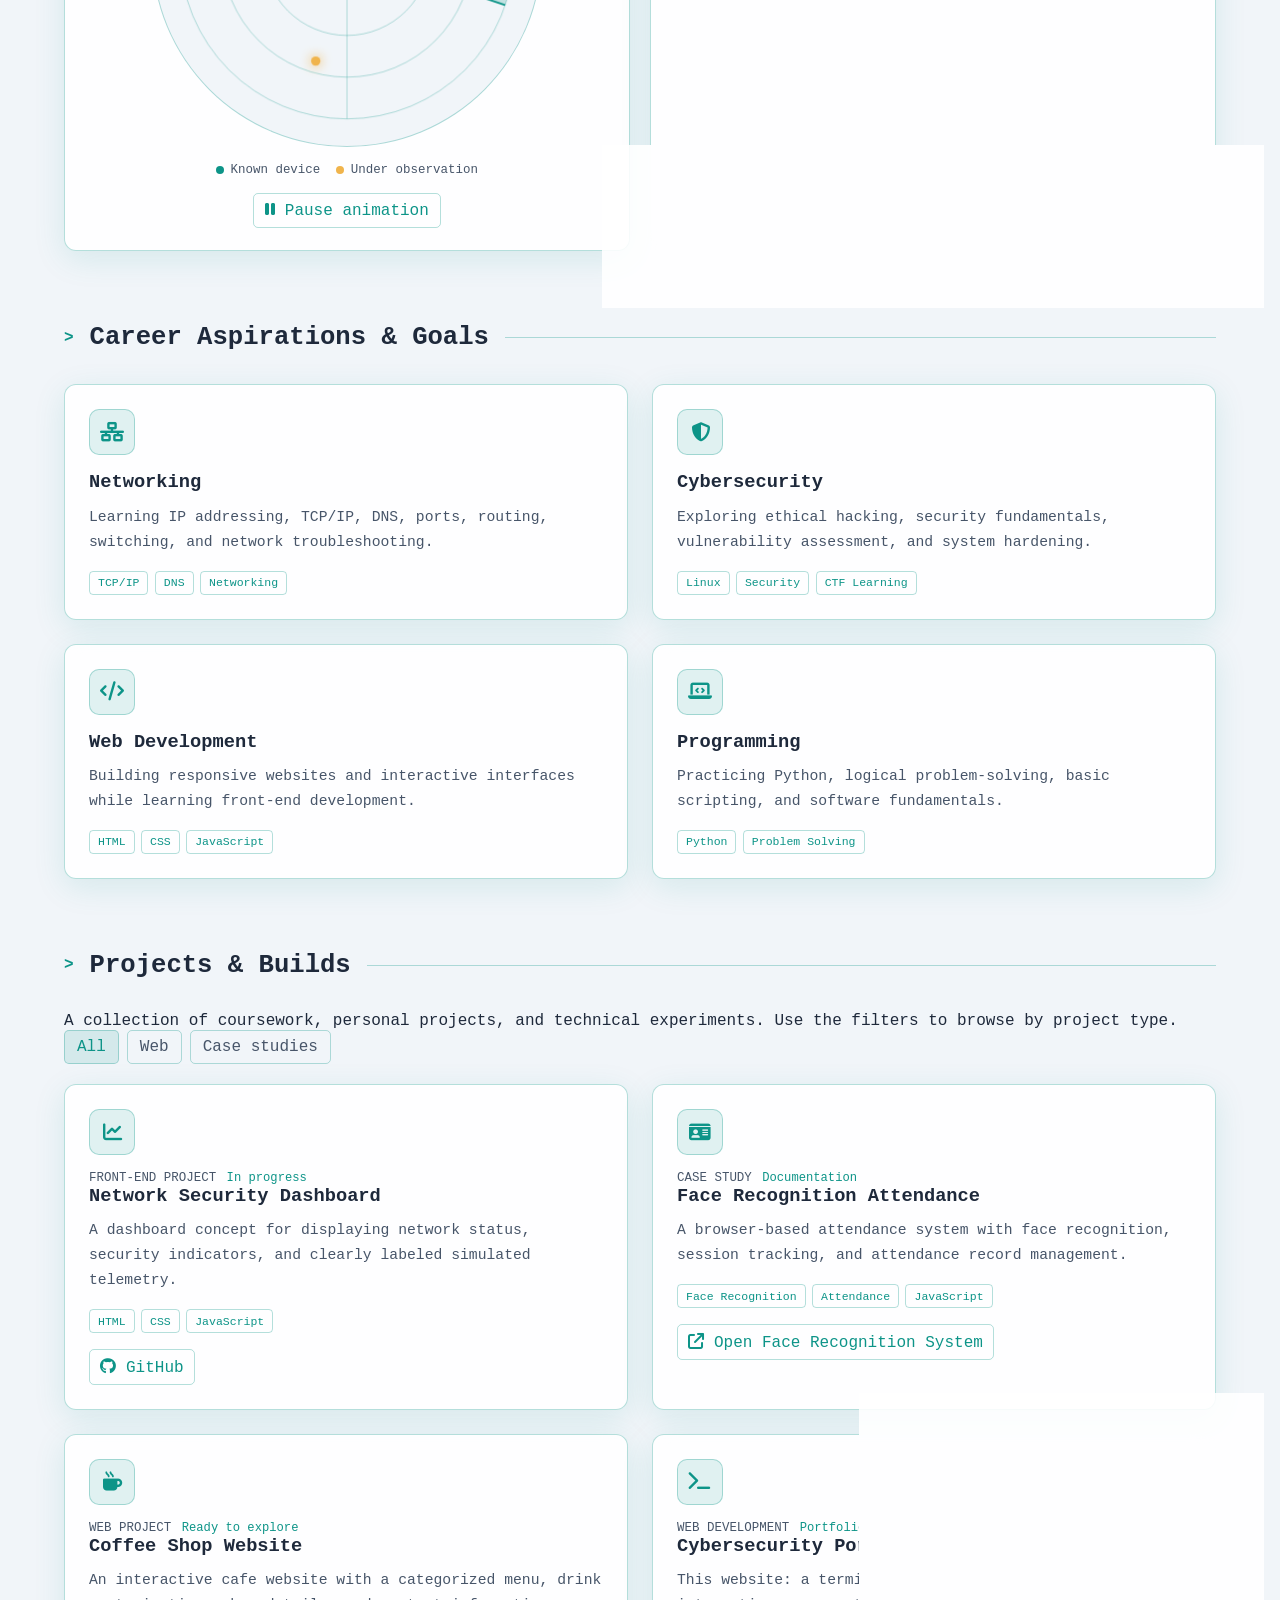
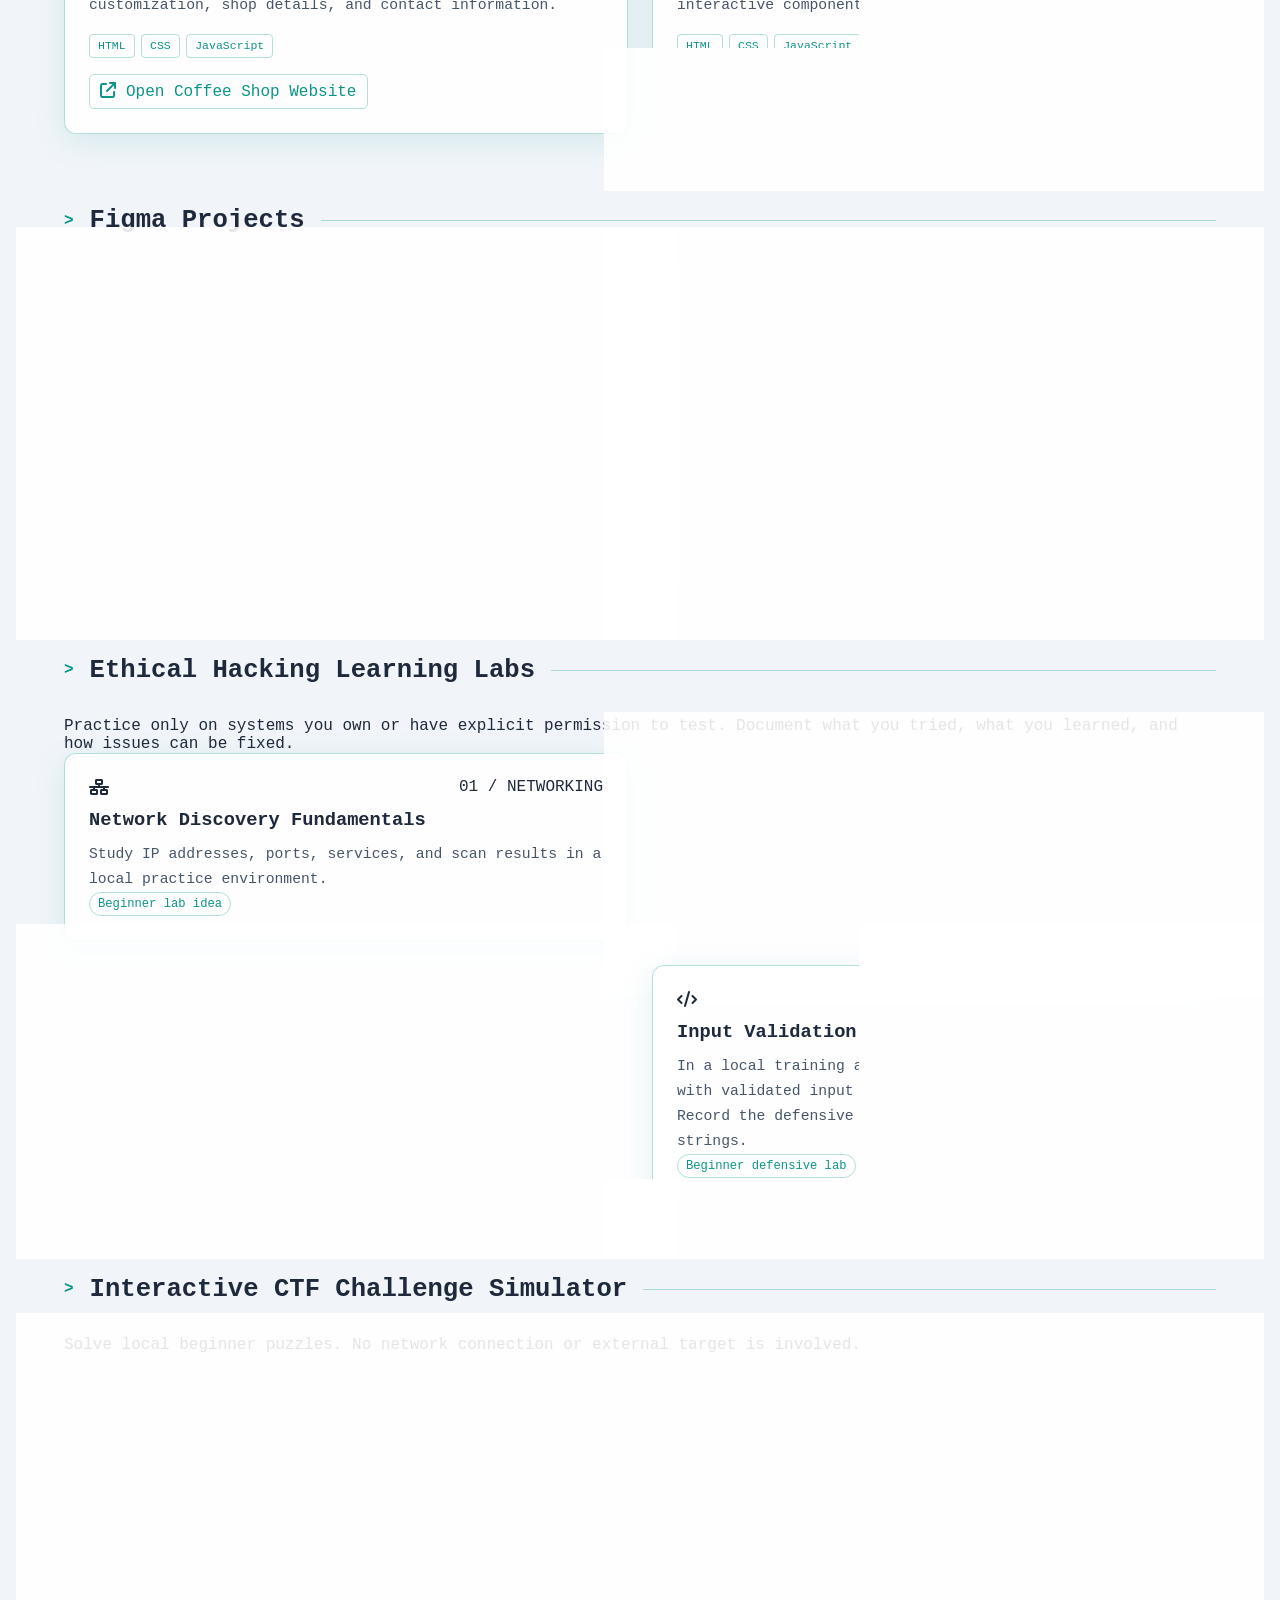
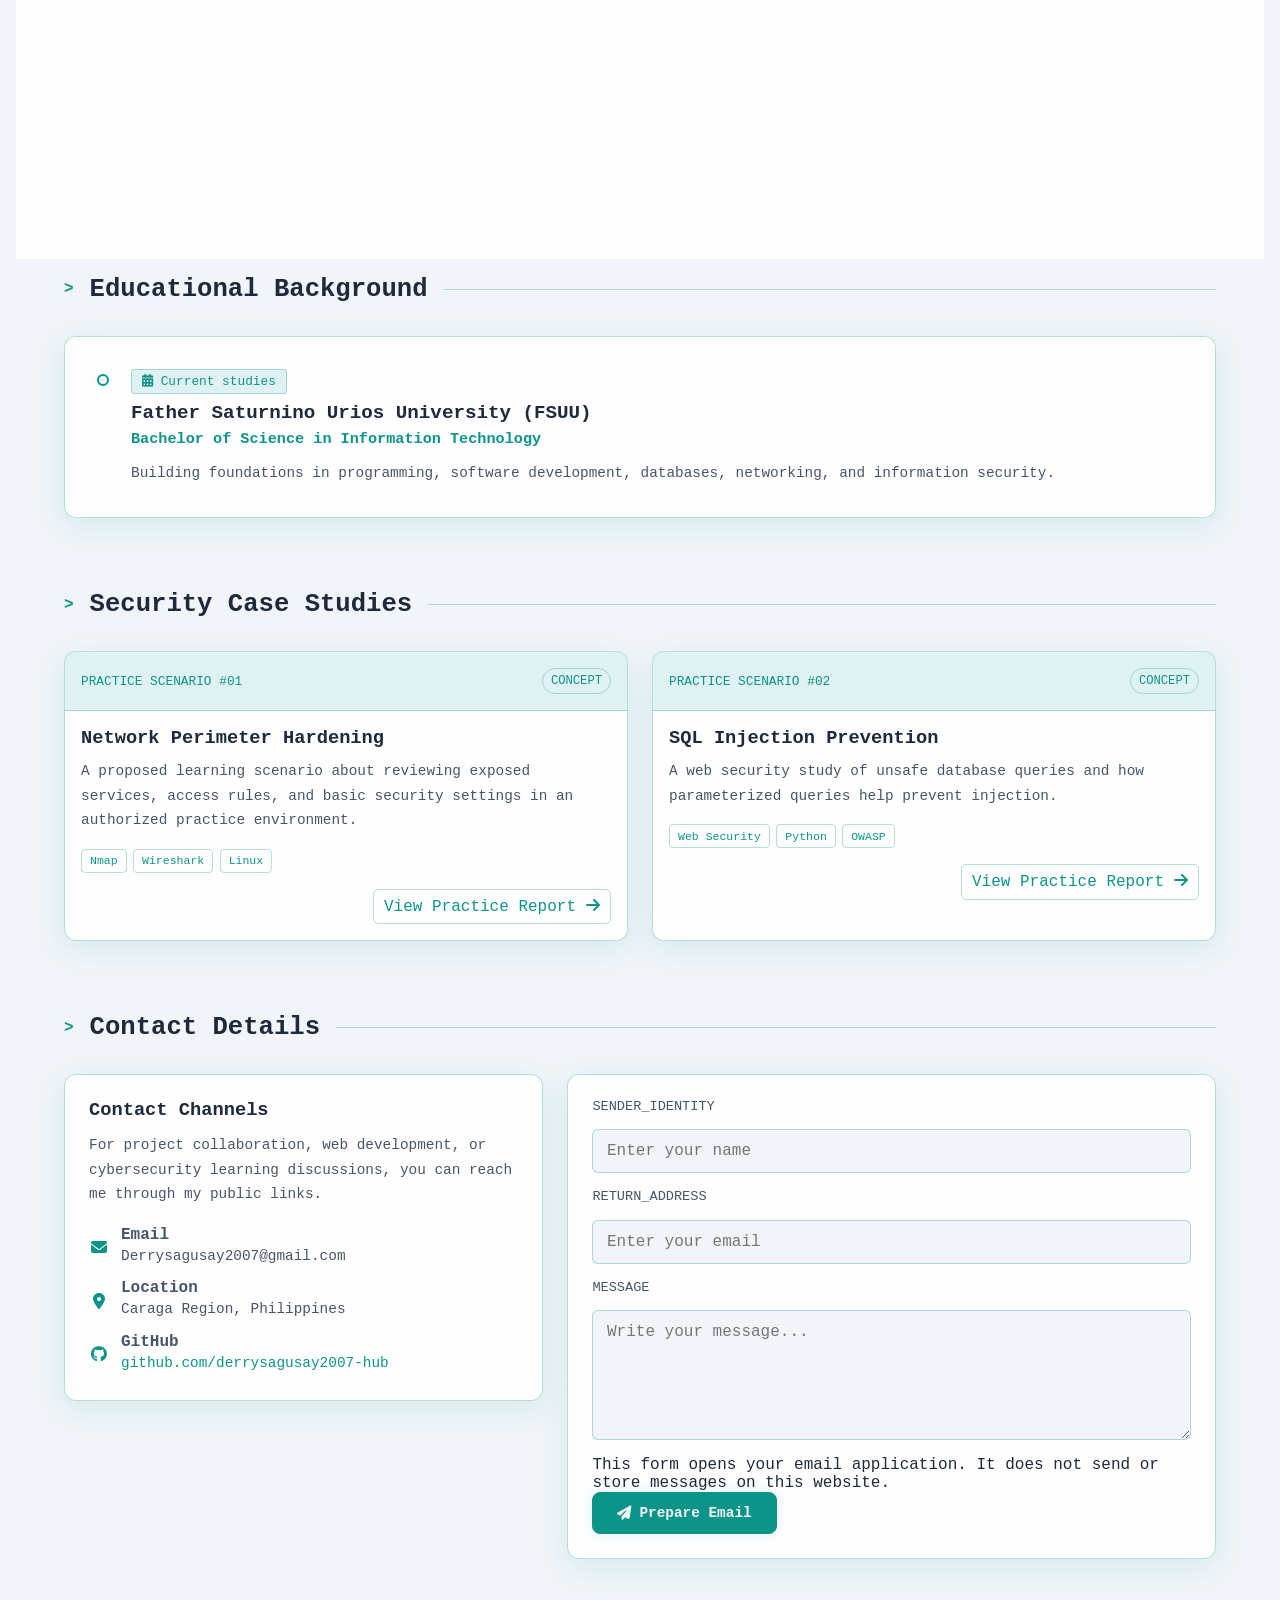
==== commit 32085874: "Update index.html" ====
--- a/index.html
+++ b/index.html
@@ -473,7 +473,7 @@
             <div class="hero-buttons">
                 <a
                     class="cyber-btn primary"
-                    href="https://www.figma.com/design/bN36f4y7RfNAPAvPRn4RAo/Untitled?node-id=0-1&t=6AyXmMJ2HB1e6ASM-1"
+                    href="https://www.figma.com/design/bN36f4y7RfNAPAvPRn4RAo/Untitled?node-id=0-1&t=mvPxhxhzeWCF7LIt-1"
                     target="_blank"
                     rel="noopener noreferrer"
                 >
